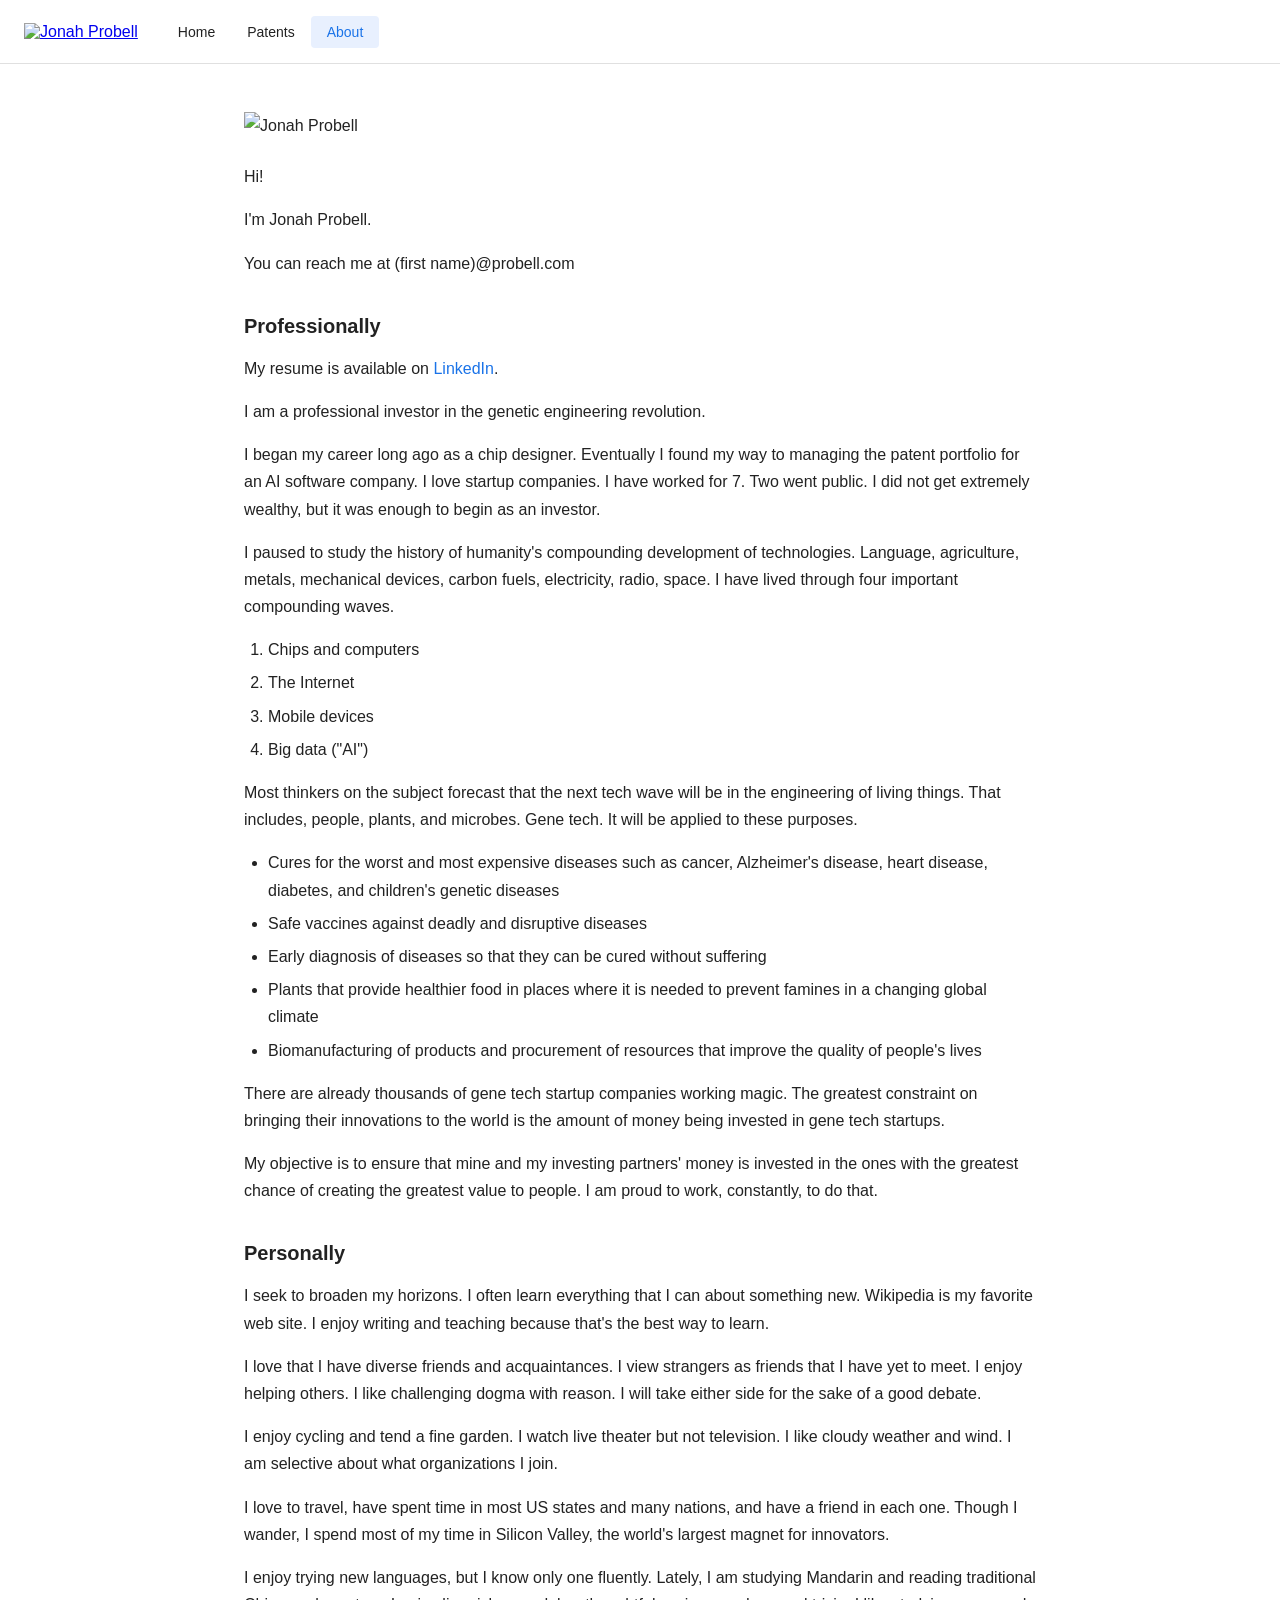
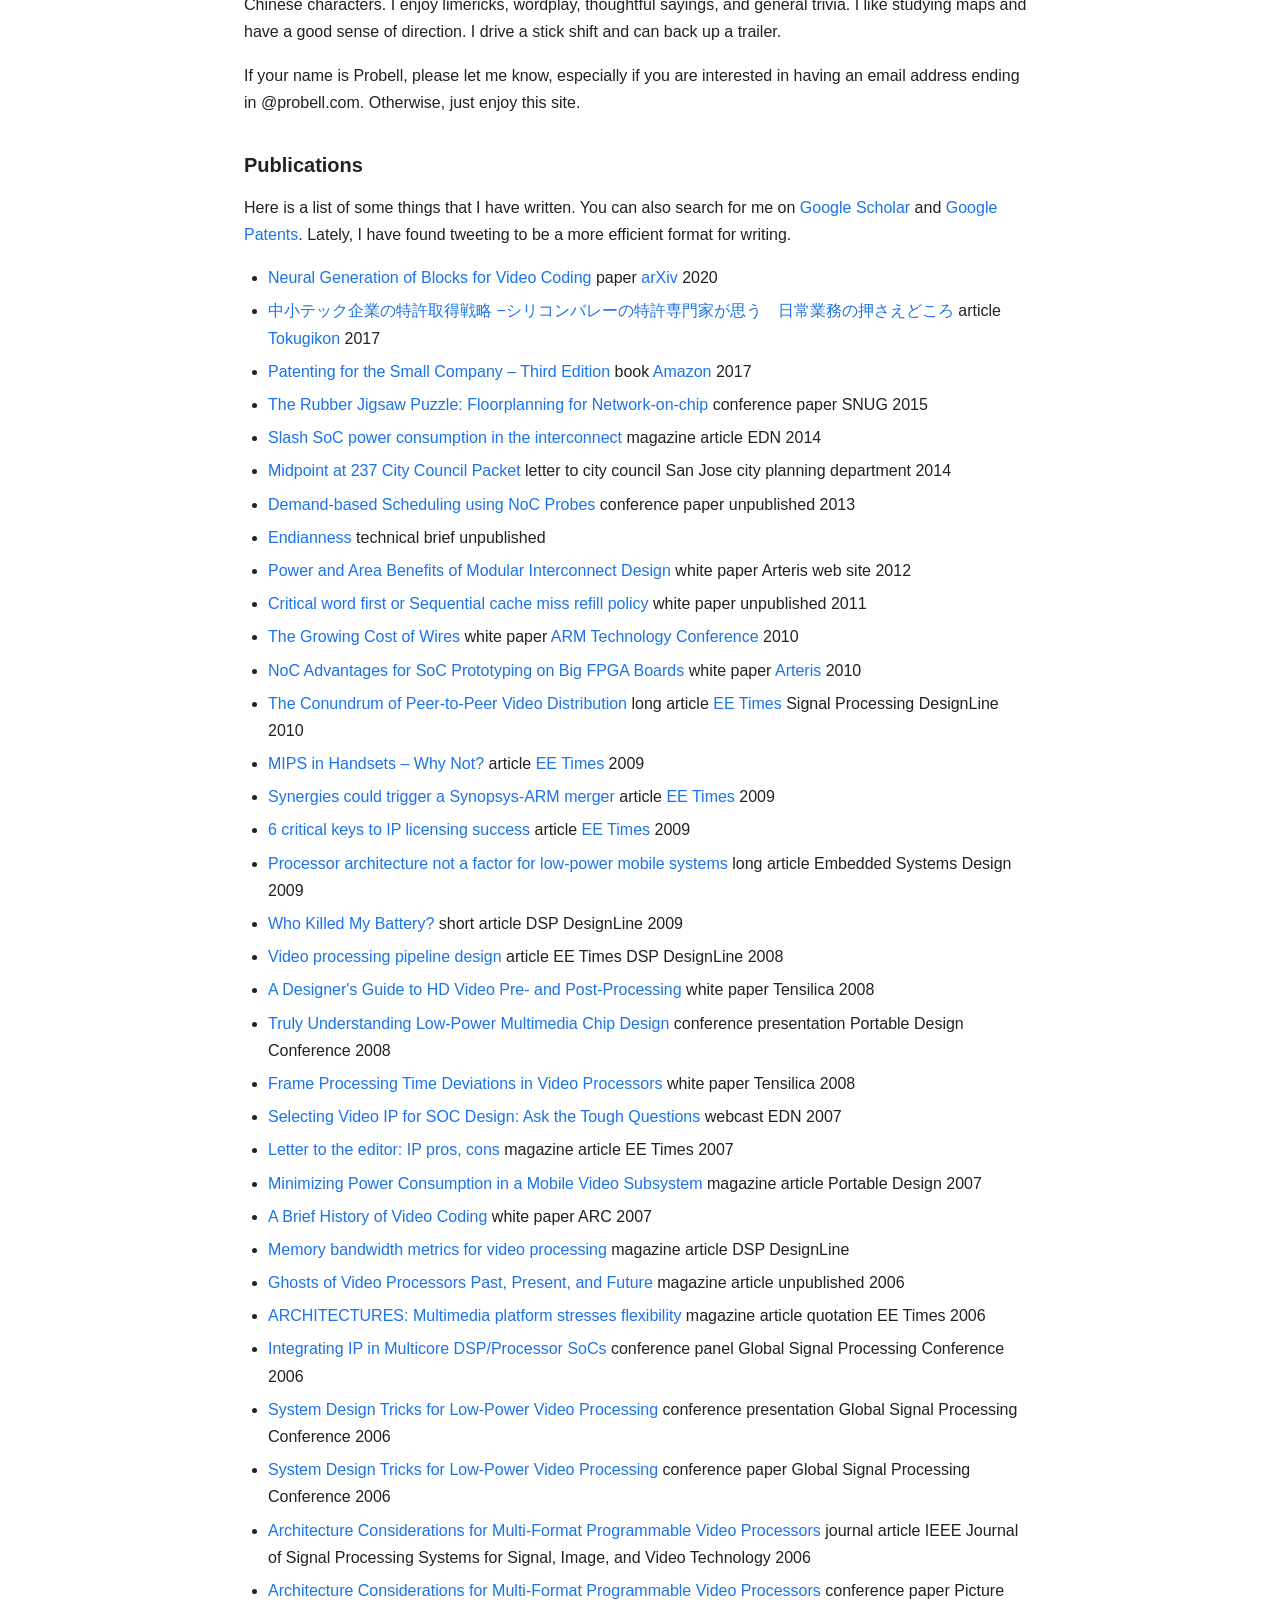
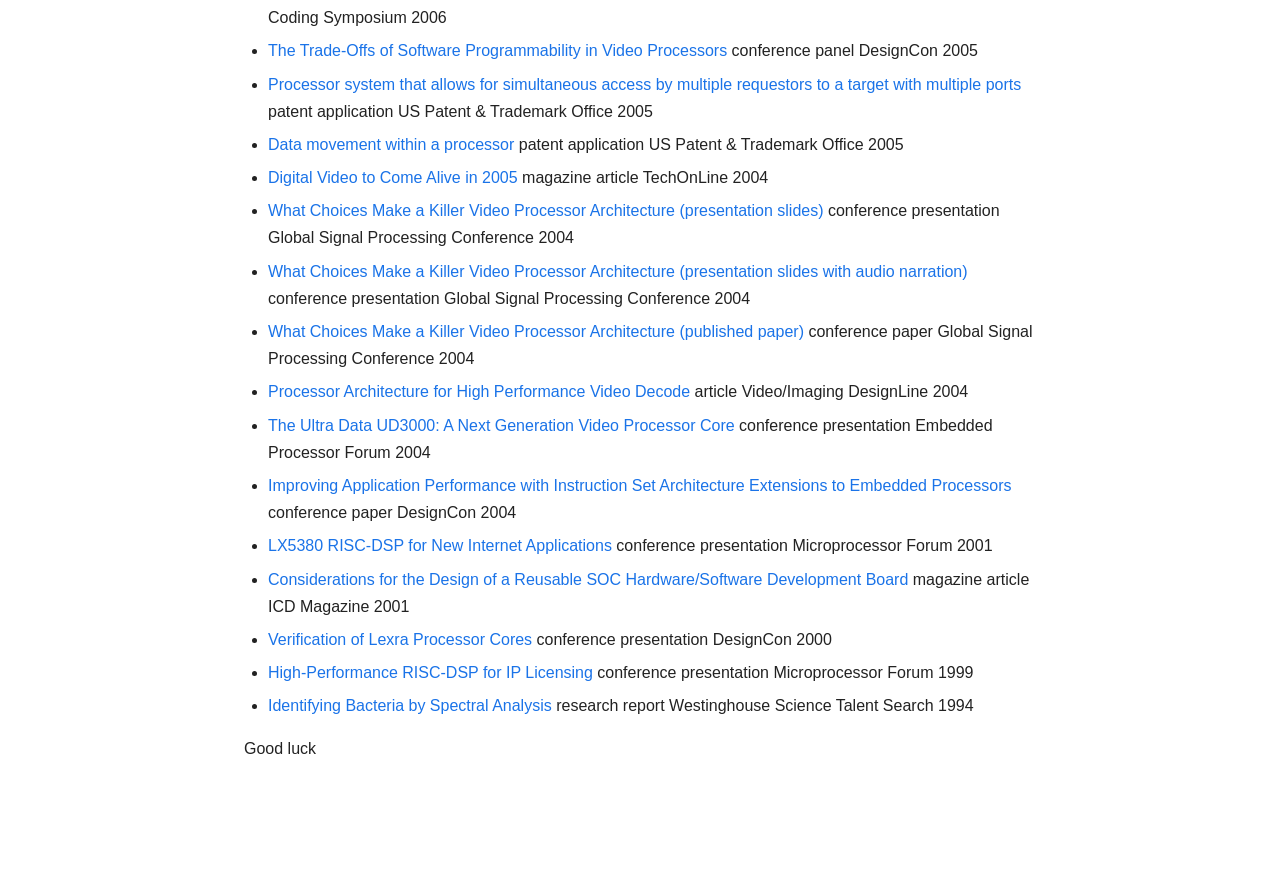
==== about.html @ 29d8bf20 "added files" ====
<!DOCTYPE html>
<html lang="en">
<head>
  <meta charset="UTF-8" />
  <meta name="viewport" content="width=device-width, initial-scale=1.0" />
  <title>About</title>
  <link rel="stylesheet" href="style.css" />
</head>
<body>

  <div class="top-bar">
    <a href="index.html">
      <img class="logo-img"
        src="https://lh3.googleusercontent.com/sitesv/APaQ0SRHWjX76RLoFaIFgUORenYr1ghDjPiEDxeZ9INNf7jiUQcyKZaYgXNioWVTpewrNzSQ-_o7olEaJuGrzwfrEbvRKa3QTCijAnk0QjbWgnxmPD7A469YTyzio3W9eIqnfOdgMlZtsFSAxu7sBXDRvcetzrvNt1K9uEKCY-bZXhBzZbpVvrKH5Q=w16383"
        alt="Jonah Probell" />
    </a>
    <ul class="top-nav">
      <li><a href="index.html">Home</a></li>
      <li><a href="patents.html">Patents</a></li>
      <li><a href="about.html" class="active">About</a></li>
    </ul>
  </div>

  <div class="content">

    <img
      src="https://lh3.googleusercontent.com/sitesv/APaQ0SRtJgA_JzYO04WYmDN5hd_xCRBH3-MMPK3PzxSxRkINU_Juw8MGp8zddRAD8H2474xhFHsWsrJr-hio4aMs0kUTYfA8RpoeUvgq-StUszuHWcwwZcVWuixXDI3h0cFbHUxbO3qCyfJYpy7g-QyWC521n36OLQBh806w_6LM3AcbJVSIzrXMGfaRwpI=w1280"
      alt="Jonah Probell" />

    <p>Hi!</p>
    <p>I'm Jonah Probell.</p>
    <p>You can reach me at (first name)@probell.com</p>

    <h2>Professionally</h2>

    <p>My resume is available on <a href="https://www.linkedin.com/in/probell/" target="_blank">LinkedIn</a>.</p>
    <p>I am a professional investor in the genetic engineering revolution.</p>
    <p>I began my career long ago as a chip designer. Eventually I found my way to managing the patent portfolio for an AI software company. I love startup companies. I have worked for 7. Two went public. I did not get extremely wealthy, but it was enough to begin as an investor.</p>
    <p>I paused to study the history of humanity's compounding development of technologies. Language, agriculture, metals, mechanical devices, carbon fuels, electricity, radio, space. I have lived through four important compounding waves.</p>

    <ol>
      <li>Chips and computers</li>
      <li>The Internet</li>
      <li>Mobile devices</li>
      <li>Big data ("AI")</li>
    </ol>

    <p>Most thinkers on the subject forecast that the next tech wave will be in the engineering of living things. That includes, people, plants, and microbes. Gene tech. It will be applied to these purposes.</p>

    <ul>
      <li>Cures for the worst and most expensive diseases such as cancer, Alzheimer's disease, heart disease, diabetes, and children's genetic diseases</li>
      <li>Safe vaccines against deadly and disruptive diseases</li>
      <li>Early diagnosis of diseases so that they can be cured without suffering</li>
      <li>Plants that provide healthier food in places where it is needed to prevent famines in a changing global climate</li>
      <li>Biomanufacturing of products and procurement of resources that improve the quality of people's lives</li>
    </ul>

    <p>There are already thousands of gene tech startup companies working magic. The greatest constraint on bringing their innovations to the world is the amount of money being invested in gene tech startups.</p>
    <p>My objective is to ensure that mine and my investing partners' money is invested in the ones with the greatest chance of creating the greatest value to people. I am proud to work, constantly, to do that.</p>

    <h2>Personally</h2>

    <p>I seek to broaden my horizons. I often learn everything that I can about something new. Wikipedia is my favorite web site. I enjoy writing and teaching because that's the best way to learn.</p>
    <p>I love that I have diverse friends and acquaintances. I view strangers as friends that I have yet to meet. I enjoy helping others. I like challenging dogma with reason. I will take either side for the sake of a good debate.</p>
    <p>I enjoy cycling and tend a fine garden. I watch live theater but not television. I like cloudy weather and wind. I am selective about what organizations I join.</p>
    <p>I love to travel, have spent time in most US states and many nations, and have a friend in each one. Though I wander, I spend most of my time in Silicon Valley, the world's largest magnet for innovators.</p>
    <p>I enjoy trying new languages, but I know only one fluently. Lately, I am studying Mandarin and reading traditional Chinese characters. I enjoy limericks, wordplay, thoughtful sayings, and general trivia. I like studying maps and have a good sense of direction. I drive a stick shift and can back up a trailer.</p>
    <p>If your name is Probell, please let me know, especially if you are interested in having an email address ending in @probell.com. Otherwise, just enjoy this site.</p>

    <h2>Publications</h2>

    <p>Here is a list of some things that I have written. You can also search for me on <a href="https://scholar.google.com/scholar?q=Jonah+Probell" target="_blank">Google Scholar</a> and <a href="https://patents.google.com/?inventor=Jonah+Probell&num=100&sort=new" target="_blank">Google Patents</a>. Lately, I have found tweeting to be a more efficient format for writing.</p>

    <ul>
      <li><a href="https://arxiv.org/pdf/2010.02748" target="_blank">Neural Generation of Blocks for Video Coding</a> paper <a href="https://arxiv.org/abs/2010.02748" target="_blank">arXiv</a> 2020</li>
      <li><a href="http://www.tokugikon.jp/gikonshi/287/287tokusyu5e.pdf" target="_blank">中小テック企業の特許取得戦略 −シリコンバレーの特許専門家が思う　日常業務の押さえどころ</a> article <a href="http://www.tokugikon.jp/gikonshi/287/287tokusyu5e.pdf" target="_blank">Tokugikon</a> 2017</li>
      <li><a href="https://www.amazon.com/Patenting-Small-Company-Jonah-Probell/dp/1542841445" target="_blank">Patenting for the Small Company – Third Edition</a> book <a href="https://www.amazon.com/Patenting-Small-Company-Jonah-Probell/dp/1542841445" target="_blank">Amazon</a> 2017</li>
      <li><a href="http://probell.com/pubs/Floorplanning%20for%20NoC.pdf" target="_blank">The Rubber Jigsaw Puzzle: Floorplanning for Network-on-chip</a> conference paper SNUG 2015</li>
      <li><a href="https://www.edn.com/slash-soc-power-consumption-in-the-interconnect/" target="_blank">Slash SoC power consumption in the interconnect</a> magazine article EDN 2014</li>
      <li><a href="http://probell.com/pubs/Midpoint%20at%20237%20City%20Council%20Packet.pdf" target="_blank">Midpoint at 237 City Council Packet</a> letter to city council San Jose city planning department 2014</li>
      <li><a href="http://probell.com/pubs/Demand-Based%20Scheduling.pdf" target="_blank">Demand-based Scheduling using NoC Probes</a> conference paper unpublished 2013</li>
      <li><a href="http://probell.com/pubs/Endianness.pdf" target="_blank">Endianness</a> technical brief unpublished</li>
      <li><a href="http://probell.com/pubs/Power%20and%20Area%20Benefits%20of%20Modular%20Interconnect%20Design.pdf" target="_blank">Power and Area Benefits of Modular Interconnect Design</a> white paper Arteris web site 2012</li>
      <li><a href="http://probell.com/pubs/Critical%20word%20first%20or%20Sequential%20cache%20miss%20refill%20policy.pdf" target="_blank">Critical word first or Sequential cache miss refill policy</a> white paper unpublished 2011</li>
      <li><a href="http://probell.com/pubs/The%20Growing%20Cost%20of%20Wires.pdf" target="_blank">The Growing Cost of Wires</a> white paper <a href="http://www.armtechcon.com/" target="_blank">ARM Technology Conference</a> 2010</li>
      <li><a href="http://probell.com/pubs/NoC%20Advantages%20for%20FPGA%20Designs.pdf" target="_blank">NoC Advantages for SoC Prototyping on Big FPGA Boards</a> white paper <a href="http://www.arteris.com/" target="_blank">Arteris</a> 2010</li>
      <li><a href="http://www.eetimes.com/design/signal-processing-dsp/4204764/The-conundrum-of-peer-to-peer-video-distribution" target="_blank">The Conundrum of Peer-to-Peer Video Distribution</a> long article <a href="http://www.eetimes.com/" target="_blank">EE Times</a> Signal Processing DesignLine 2010</li>
      <li><a href="http://probell.com/pubs/MIPS%20in%20Handsets.pdf" target="_blank">MIPS in Handsets – Why Not?</a> article <a href="http://www.eetimes.com/" target="_blank">EE Times</a> 2009</li>
      <li><a href="http://www.eetimes.com/electronics-news/4085279/Counterpoint-Synergies-could-trigger-a-Synopsys-ARM-merger" target="_blank">Synergies could trigger a Synopsys-ARM merger</a> article <a href="http://www.eetimes.com/" target="_blank">EE Times</a> 2009</li>
      <li><a href="http://probell.com/pubs/Feedback-%206%20critical%20keys%20to%20IP%20licensing%20success.pdf" target="_blank">6 critical keys to IP licensing success</a> article <a href="http://www.eetimes.com/" target="_blank">EE Times</a> 2009</li>
      <li><a href="http://www.eetimes.com/design/signal-processing-dsp/4017765/Processor-architecture-not-a-factor-for-low-power-mobile-systems" target="_blank">Processor architecture not a factor for low-power mobile systems</a> long article Embedded Systems Design 2009</li>
      <li><a href="http://probell.com/pubs/WhoKilledMyBattery.html" target="_blank">Who Killed My Battery?</a> short article DSP DesignLine 2009</li>
      <li><a href="http://www.eetimes.com/design/signal-processing-dsp/4017727/Video-processing-pipeline-design" target="_blank">Video processing pipeline design</a> article EE Times DSP DesignLine 2008</li>
      <li><a href="http://probell.com/pubs/Differentiate_with_Video_Processing_Tensilica.pdf" target="_blank">A Designer's Guide to HD Video Pre- and Post-Processing</a> white paper Tensilica 2008</li>
      <li><a href="http://probell.com/pubs/Portable%20Design%20Conference%202008%20-%20Truly%20Understanding%20Low-Power%20Multimedia%20Chip%20Design%20r2.ppt" target="_blank">Truly Understanding Low-Power Multimedia Chip Design</a> conference presentation Portable Design Conference 2008</li>
      <li><a href="http://probell.com/pubs/video_frame_processing.pdf" target="_blank">Frame Processing Time Deviations in Video Processors</a> white paper Tensilica 2008</li>
      <li><a href="http://w.on24.com/r.htm?e=94261&s=1&k=B376DEE20ACD32D059D88C7B55F5D2F0" target="_blank">Selecting Video IP for SOC Design: Ask the Tough Questions</a> webcast EDN 2007</li>
      <li><a href="http://www.eetimes.com/electronics-news/4073699/Letter-to-the-editor-IP-pros-cons" target="_blank">Letter to the editor: IP pros, cons</a> magazine article EE Times 2007</li>
      <li><a href="http://www.portabledesign.com/article?article_id=36" target="_blank">Minimizing Power Consumption in a Mobile Video Subsystem</a> magazine article Portable Design 2007</li>
      <li><a href="http://probell.com/pubs/A_Brief_History_of_Video_Coding_wp.pdf" target="_blank">A Brief History of Video Coding</a> white paper ARC 2007</li>
      <li><a href="http://www.eetimes.com/design/signal-processing-dsp/4017472/Quick-tip-Memory-bandwidth-metrics-for-video-processing" target="_blank">Memory bandwidth metrics for video processing</a> magazine article DSP DesignLine</li>
      <li><a href="http://probell.com/pubs/GhostsOfVideoProcessors.html" target="_blank">Ghosts of Video Processors Past, Present, and Future</a> magazine article unpublished 2006</li>
      <li><a href="http://www.eetimes.com/electronics-products/processors/4088520/ARCHITECTURES-Multimedia-platform-stresses-flexibility" target="_blank">ARCHITECTURES: Multimedia platform stresses flexibility</a> magazine article quotation EE Times 2006</li>
      <li><a href="http://probell.com/pubs/ARC%20IP%20for%20Multicore%20DSP-Processor%20SoCs.ppt" target="_blank">Integrating IP in Multicore DSP/Processor SoCs</a> conference panel Global Signal Processing Conference 2006</li>
      <li><a href="http://probell.com/pubs/System%20Design%20Tricks%20for%20Low-Power%20Video%20rev%202.ppt" target="_blank">System Design Tricks for Low-Power Video Processing</a> conference presentation Global Signal Processing Conference 2006</li>
      <li><a href="http://probell.com/pubs/ARC%20GSPx%202006%20Paper.pdf" target="_blank">System Design Tricks for Low-Power Video Processing</a> conference paper Global Signal Processing Conference 2006</li>
      <li><a href="http://probell.com/pubs/PCS2006JonahProbell.pdf" target="_blank">Architecture Considerations for Multi-Format Programmable Video Processors</a> journal article IEEE Journal of Signal Processing Systems for Signal, Image, and Video Technology 2006</li>
      <li><a href="http://probell.com/pubs/PCS2006JonahProbell.pdf" target="_blank">Architecture Considerations for Multi-Format Programmable Video Processors</a> conference paper Picture Coding Symposium 2006</li>
      <li><a href="http://probell.com/pubs/DesignCon2005_video_intro.pps" target="_blank">The Trade-Offs of Software Programmability in Video Processors</a> conference panel DesignCon 2005</li>
      <li><a href="http://probell.com/pubs/20060282588.pdf" target="_blank">Processor system that allows for simultaneous access by multiple requestors to a target with multiple ports</a> patent application US Patent &amp; Trademark Office 2005</li>
      <li><a href="http://probell.com/pubs/20060206695.pdf" target="_blank">Data movement within a processor</a> patent application US Patent &amp; Trademark Office 2005</li>
      <li><a href="http://probell.com/pubs/Predictions2005.pdf" target="_blank">Digital Video to Come Alive in 2005</a> magazine article TechOnLine 2004</li>
      <li><a href="http://probell.com/pubs/GSPx2004.pps" target="_blank">What Choices Make a Killer Video Processor Architecture (presentation slides)</a> conference presentation Global Signal Processing Conference 2004</li>
      <li><a href="http://probell.com/pubs/GSPx2004_audio.pps" target="_blank">What Choices Make a Killer Video Processor Architecture (presentation slides with audio narration)</a> conference presentation Global Signal Processing Conference 2004</li>
      <li><a href="http://probell.com/pubs/GSPx2004.pdf" target="_blank">What Choices Make a Killer Video Processor Architecture (published paper)</a> conference paper Global Signal Processing Conference 2004</li>
      <li><a href="http://probell.com/pubs/JP_TechOnLine_VidProc_v2.pdf" target="_blank">Processor Architecture for High Performance Video Decode</a> article Video/Imaging DesignLine 2004</li>
      <li><a href="http://probell.com/pubs/EPF_2004.pdf" target="_blank">The Ultra Data UD3000: A Next Generation Video Processor Core</a> conference presentation Embedded Processor Forum 2004</li>
      <li><a href="http://probell.com/pubs/DesignCon2004_Paper.pdf" target="_blank">Improving Application Performance with Instruction Set Architecture Extensions to Embedded Processors</a> conference paper DesignCon 2004</li>
      <li><a href="http://probell.com/pubs/lx5380_MPF_final.pdf" target="_blank">LX5380 RISC-DSP for New Internet Applications</a> conference presentation Microprocessor Forum 2001</li>
      <li><a href="http://probell.com/pubs/ICDMagDevBoardArticle.pdf" target="_blank">Considerations for the Design of a Reusable SOC Hardware/Software Development Board</a> magazine article ICD Magazine 2001</li>
      <li><a href="http://probell.com/pubs/I223.PDF" target="_blank">Verification of Lexra Processor Cores</a> conference presentation DesignCon 2000</li>
      <li><a href="http://probell.com/pubs/lx5280_EPF.pdf" target="_blank">High-Performance RISC-DSP for IP Licensing</a> conference presentation Microprocessor Forum 1999</li>
      <li><a href="http://probell.com/pubs/IdentifyingBacteria.pdf" target="_blank">Identifying Bacteria by Spectral Analysis</a> research report Westinghouse Science Talent Search 1994</li>
    </ul>

    <p>Good luck</p>

  </div>
</body>
</html>
---- style.css ----
* { box-sizing: border-box; margin: 0; padding: 0; }

body {
  font-family: Arial, sans-serif;
  font-size: 16px;
  background: #fff;
  color: #222;
}

/* ── Top nav bar ── */
.top-bar {
  background: #fff;
  border-bottom: 1px solid #e0e0e0;
  padding: 0 24px;
  display: flex;
  align-items: center;
  height: 64px;
  gap: 24px;
}

.top-bar .logo-img {
  height: 40px;
  width: auto;
}

.top-nav {
  display: flex;
  gap: 0;
  list-style: none;
}

.top-nav a {
  display: block;
  padding: 8px 16px;
  font-size: 14px;
  color: #222;
  text-decoration: none;
  border-radius: 4px;
}

.top-nav a:hover {
  background: #f1f3f4;
}

.top-nav a.active {
  background: #e8f0fe;
  color: #1a73e8;
}

/* ── Main content ── */
.content {
  max-width: 840px;
  margin: 48px auto;
  padding: 0 24px 64px;
  font-size: 16px;
  line-height: 1.7;
  color: #222;
}

.content p {
  margin-bottom: 16px;
}

.content a {
  color: #1a73e8;
  text-decoration: none;
}

.content a:hover {
  text-decoration: underline;
}

.content h1 {
  font-size: 26px;
  font-weight: bold;
  margin: 0 0 20px 0;
}

.content h2 {
  font-size: 20px;
  font-weight: bold;
  margin: 32px 0 12px 0;
}

.content h3 {
  font-size: 17px;
  font-weight: bold;
  margin: 24px 0 10px 0;
}

.content ul {
  margin: 0 0 16px 24px;
}

.content ul li {
  margin-bottom: 6px;
}

.content ol {
  margin: 0 0 16px 24px;
}

.content ol li {
  margin-bottom: 6px;
}

.content img {
  max-width: 100%;
  height: auto;
  display: block;
  margin: 0 0 24px 0;
}

.section-divider {
  border: none;
  border-top: 1px solid #e0e0e0;
  margin: 48px 0;
}

/* ── Patents TOC ── */
.toc {
  margin-bottom: 32px;
}

.toc ul {
  list-style: none;
  margin: 0;
  padding: 0;
}

.toc ul li {
  margin-bottom: 4px;
}

.toc ul li a {
  color: #1a73e8;
  text-decoration: none;
}

.toc ul li a:hover {
  text-decoration: underline;
}
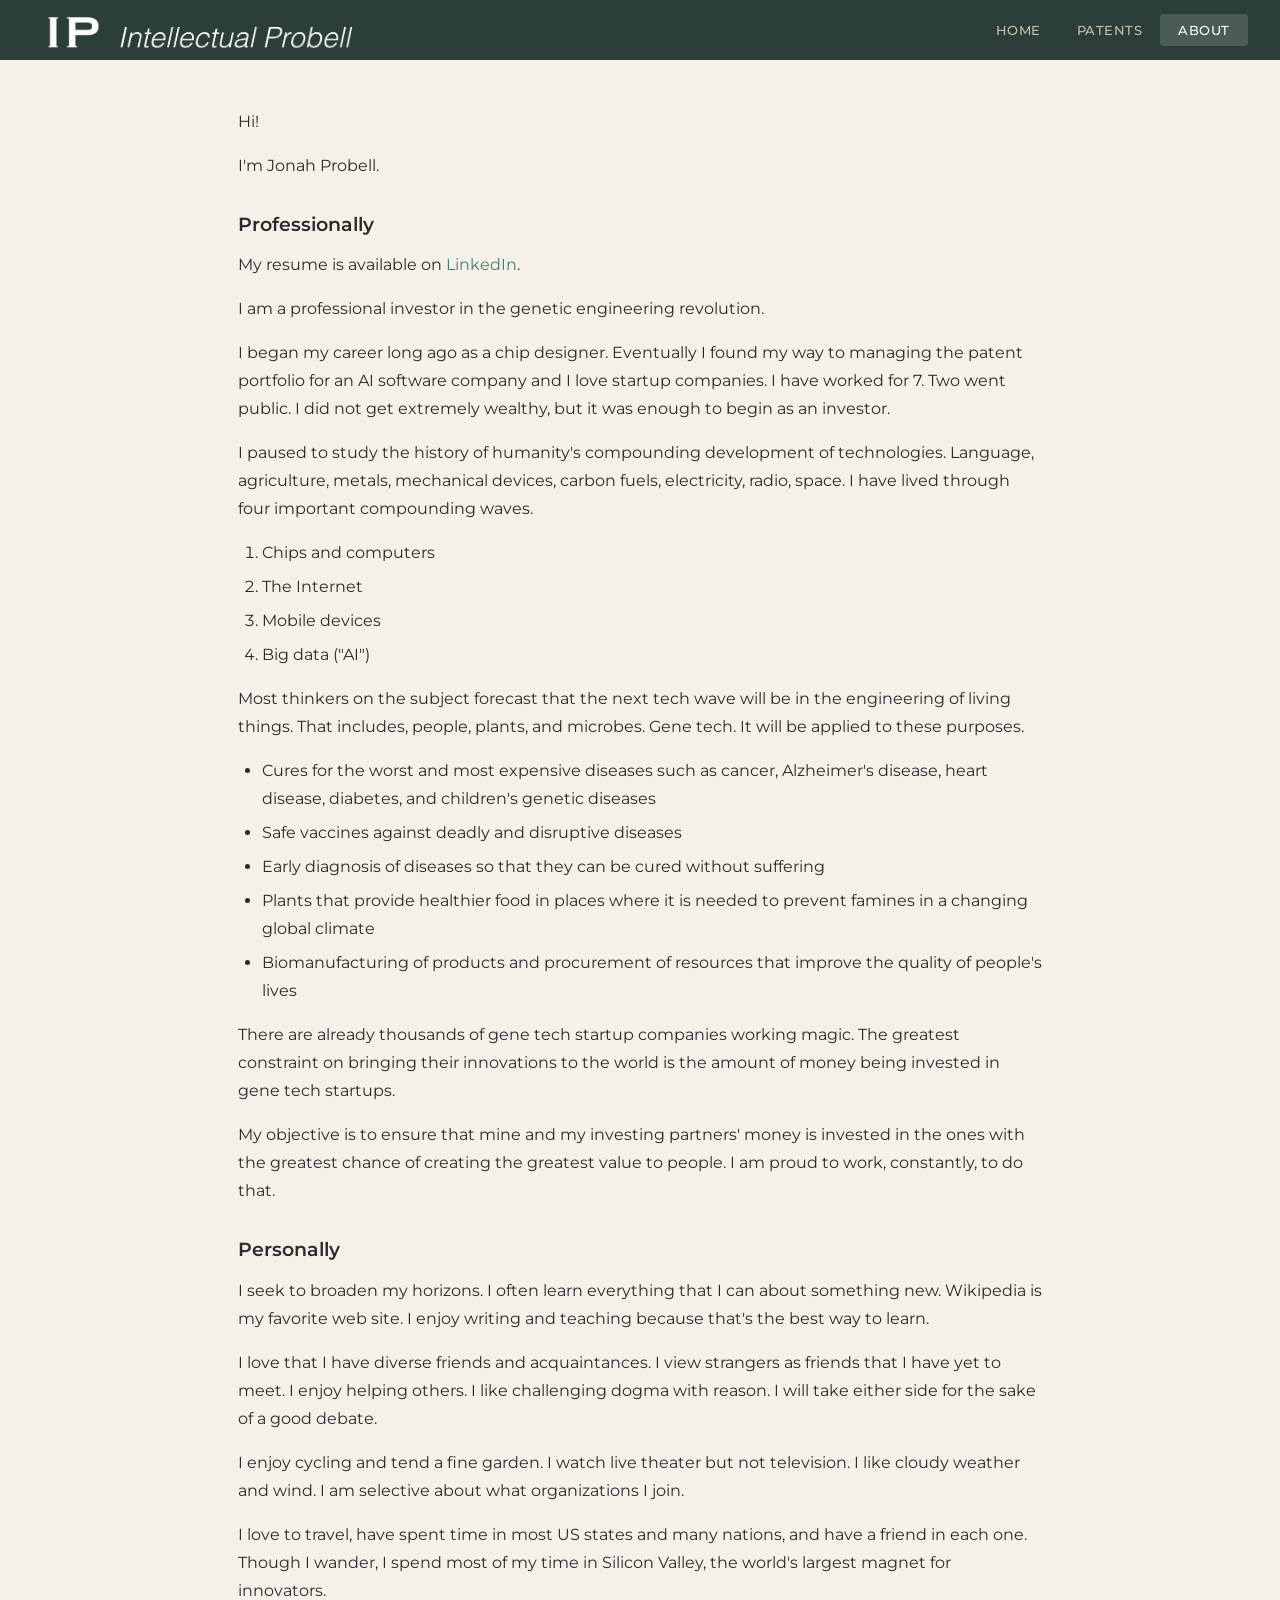
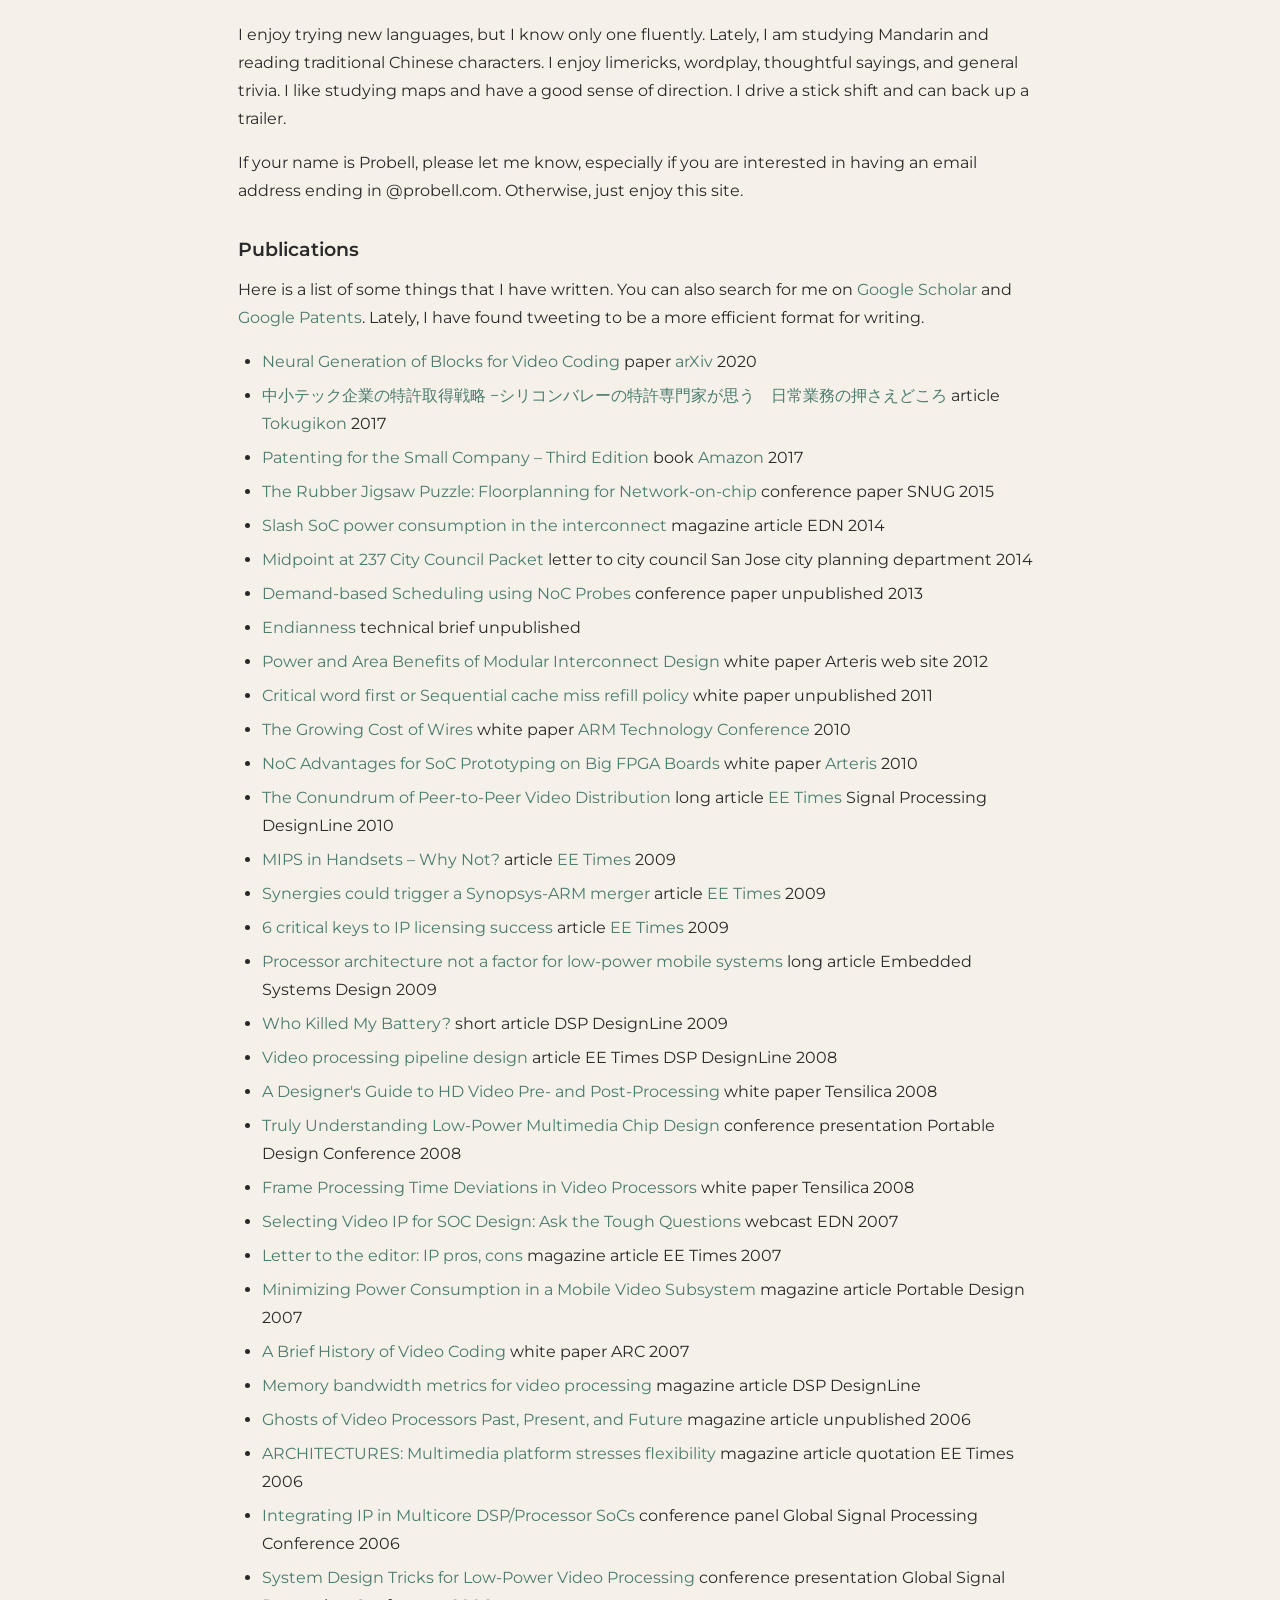
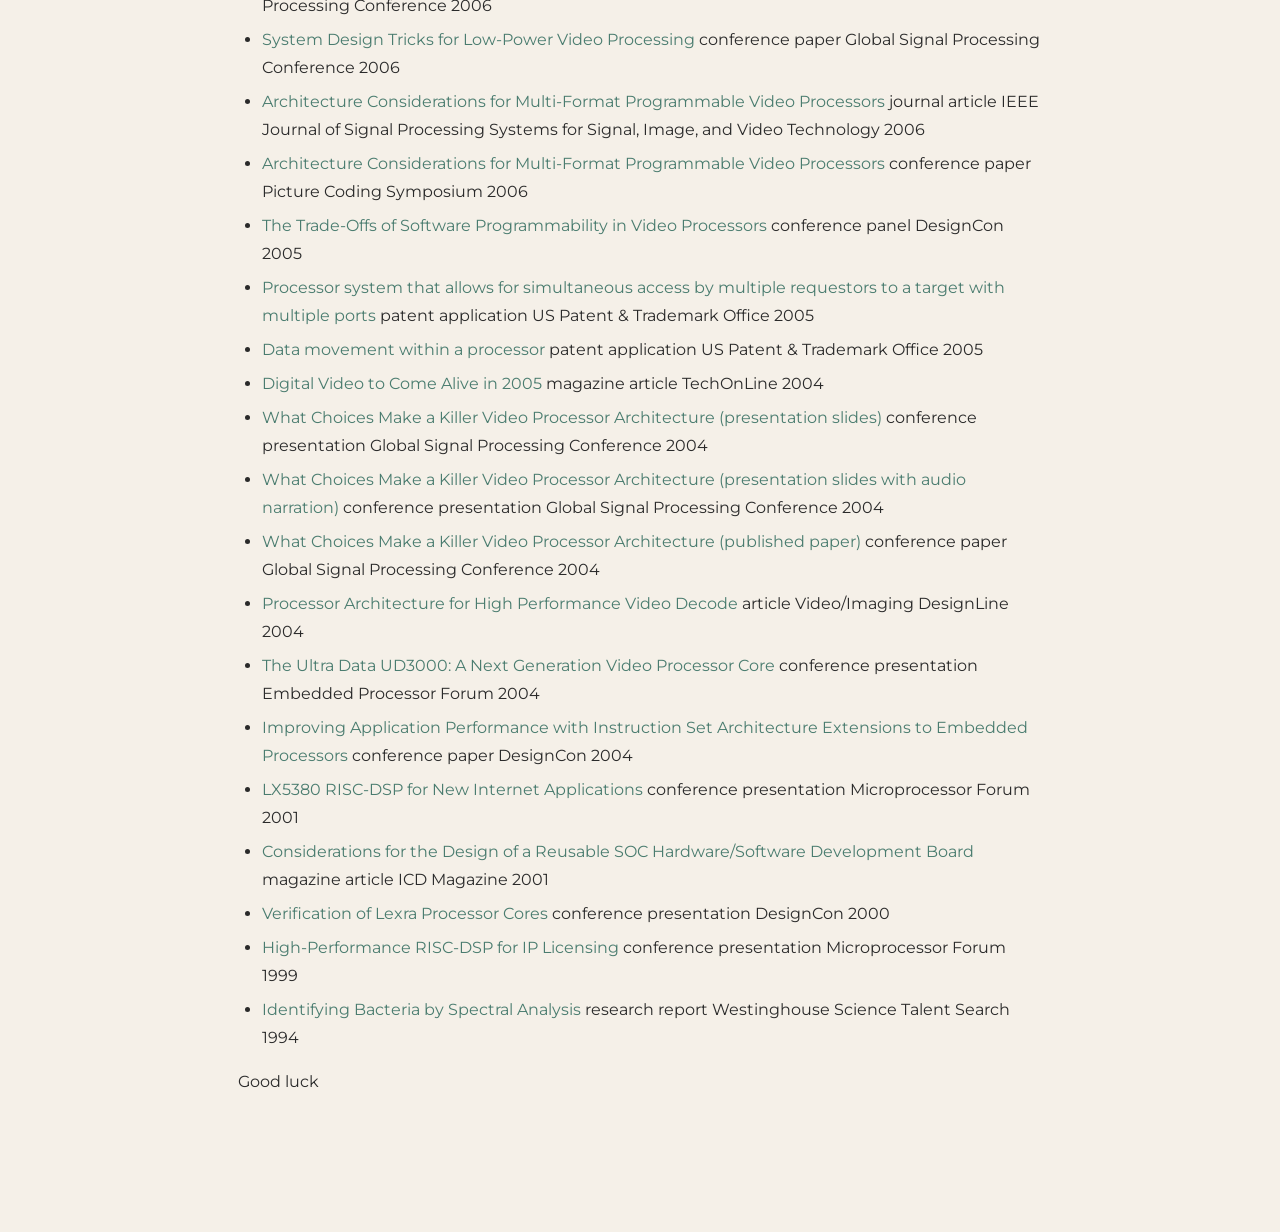
==== commit e469c9f9: "improvements" ====
--- a/about.html
+++ b/about.html
@@ -5,14 +5,15 @@
   <meta name="viewport" content="width=device-width, initial-scale=1.0" />
   <title>About</title>
   <link rel="stylesheet" href="style.css" />
+  <link rel="icon" href="favicon.ico" type="image/x-icon" />
 </head>
 <body>
 
   <div class="top-bar">
     <a href="index.html">
       <img class="logo-img"
-        src="https://lh3.googleusercontent.com/sitesv/APaQ0SRHWjX76RLoFaIFgUORenYr1ghDjPiEDxeZ9INNf7jiUQcyKZaYgXNioWVTpewrNzSQ-_o7olEaJuGrzwfrEbvRKa3QTCijAnk0QjbWgnxmPD7A469YTyzio3W9eIqnfOdgMlZtsFSAxu7sBXDRvcetzrvNt1K9uEKCY-bZXhBzZbpVvrKH5Q=w16383"
-        alt="Jonah Probell" />
+        src="header_white_text.png"
+        alt="Intellectual Probell" />
     </a>
     <ul class="top-nav">
       <li><a href="index.html">Home</a></li>
@@ -23,19 +24,13 @@
 
   <div class="content">
 
-    <img
-      src="https://lh3.googleusercontent.com/sitesv/APaQ0SRtJgA_JzYO04WYmDN5hd_xCRBH3-MMPK3PzxSxRkINU_Juw8MGp8zddRAD8H2474xhFHsWsrJr-hio4aMs0kUTYfA8RpoeUvgq-StUszuHWcwwZcVWuixXDI3h0cFbHUxbO3qCyfJYpy7g-QyWC521n36OLQBh806w_6LM3AcbJVSIzrXMGfaRwpI=w1280"
-      alt="Jonah Probell" />
-
     <p>Hi!</p>
     <p>I'm Jonah Probell.</p>
-    <p>You can reach me at (first name)@probell.com</p>
-
     <h2>Professionally</h2>
 
     <p>My resume is available on <a href="https://www.linkedin.com/in/probell/" target="_blank">LinkedIn</a>.</p>
     <p>I am a professional investor in the genetic engineering revolution.</p>
-    <p>I began my career long ago as a chip designer. Eventually I found my way to managing the patent portfolio for an AI software company. I love startup companies. I have worked for 7. Two went public. I did not get extremely wealthy, but it was enough to begin as an investor.</p>
+    <p>I began my career long ago as a chip designer. Eventually I found my way to managing the patent portfolio for an AI software company and I love startup companies. I have worked for 7. Two went public. I did not get extremely wealthy, but it was enough to begin as an investor.</p>
     <p>I paused to study the history of humanity's compounding development of technologies. Language, agriculture, metals, mechanical devices, carbon fuels, electricity, radio, space. I have lived through four important compounding waves.</p>
 
     <ol>
@@ -75,52 +70,52 @@
       <li><a href="https://arxiv.org/pdf/2010.02748" target="_blank">Neural Generation of Blocks for Video Coding</a> paper <a href="https://arxiv.org/abs/2010.02748" target="_blank">arXiv</a> 2020</li>
       <li><a href="http://www.tokugikon.jp/gikonshi/287/287tokusyu5e.pdf" target="_blank">中小テック企業の特許取得戦略 −シリコンバレーの特許専門家が思う　日常業務の押さえどころ</a> article <a href="http://www.tokugikon.jp/gikonshi/287/287tokusyu5e.pdf" target="_blank">Tokugikon</a> 2017</li>
       <li><a href="https://www.amazon.com/Patenting-Small-Company-Jonah-Probell/dp/1542841445" target="_blank">Patenting for the Small Company – Third Edition</a> book <a href="https://www.amazon.com/Patenting-Small-Company-Jonah-Probell/dp/1542841445" target="_blank">Amazon</a> 2017</li>
-      <li><a href="http://probell.com/pubs/Floorplanning%20for%20NoC.pdf" target="_blank">The Rubber Jigsaw Puzzle: Floorplanning for Network-on-chip</a> conference paper SNUG 2015</li>
+      <li><a href="pubs/Floorplanning%20for%20NoC.pdf" target="_blank">The Rubber Jigsaw Puzzle: Floorplanning for Network-on-chip</a> conference paper SNUG 2015</li>
       <li><a href="https://www.edn.com/slash-soc-power-consumption-in-the-interconnect/" target="_blank">Slash SoC power consumption in the interconnect</a> magazine article EDN 2014</li>
-      <li><a href="http://probell.com/pubs/Midpoint%20at%20237%20City%20Council%20Packet.pdf" target="_blank">Midpoint at 237 City Council Packet</a> letter to city council San Jose city planning department 2014</li>
-      <li><a href="http://probell.com/pubs/Demand-Based%20Scheduling.pdf" target="_blank">Demand-based Scheduling using NoC Probes</a> conference paper unpublished 2013</li>
-      <li><a href="http://probell.com/pubs/Endianness.pdf" target="_blank">Endianness</a> technical brief unpublished</li>
-      <li><a href="http://probell.com/pubs/Power%20and%20Area%20Benefits%20of%20Modular%20Interconnect%20Design.pdf" target="_blank">Power and Area Benefits of Modular Interconnect Design</a> white paper Arteris web site 2012</li>
-      <li><a href="http://probell.com/pubs/Critical%20word%20first%20or%20Sequential%20cache%20miss%20refill%20policy.pdf" target="_blank">Critical word first or Sequential cache miss refill policy</a> white paper unpublished 2011</li>
-      <li><a href="http://probell.com/pubs/The%20Growing%20Cost%20of%20Wires.pdf" target="_blank">The Growing Cost of Wires</a> white paper <a href="http://www.armtechcon.com/" target="_blank">ARM Technology Conference</a> 2010</li>
-      <li><a href="http://probell.com/pubs/NoC%20Advantages%20for%20FPGA%20Designs.pdf" target="_blank">NoC Advantages for SoC Prototyping on Big FPGA Boards</a> white paper <a href="http://www.arteris.com/" target="_blank">Arteris</a> 2010</li>
+      <li><a href="pubs/Midpoint%20at%20237%20City%20Council%20Packet.pdf" target="_blank">Midpoint at 237 City Council Packet</a> letter to city council San Jose city planning department 2014</li>
+      <li><a href="pubs/Demand-Based%20Scheduling.pdf" target="_blank">Demand-based Scheduling using NoC Probes</a> conference paper unpublished 2013</li>
+      <li><a href="pubs/Endianness.pdf" target="_blank">Endianness</a> technical brief unpublished</li>
+      <li><a href="pubs/Power%20and%20Area%20Benefits%20of%20Modular%20Interconnect%20Design.pdf" target="_blank">Power and Area Benefits of Modular Interconnect Design</a> white paper Arteris web site 2012</li>
+      <li><a href="pubs/Critical%20word%20first%20or%20Sequential%20cache%20miss%20refill%20policy.pdf" target="_blank">Critical word first or Sequential cache miss refill policy</a> white paper unpublished 2011</li>
+      <li><a href="pubs/The%20Growing%20Cost%20of%20Wires.pdf" target="_blank">The Growing Cost of Wires</a> white paper <a href="http://www.armtechcon.com/" target="_blank">ARM Technology Conference</a> 2010</li>
+      <li><a href="pubs/NoC%20Advantages%20for%20FPGA%20Designs.pdf" target="_blank">NoC Advantages for SoC Prototyping on Big FPGA Boards</a> white paper <a href="http://www.arteris.com/" target="_blank">Arteris</a> 2010</li>
       <li><a href="http://www.eetimes.com/design/signal-processing-dsp/4204764/The-conundrum-of-peer-to-peer-video-distribution" target="_blank">The Conundrum of Peer-to-Peer Video Distribution</a> long article <a href="http://www.eetimes.com/" target="_blank">EE Times</a> Signal Processing DesignLine 2010</li>
-      <li><a href="http://probell.com/pubs/MIPS%20in%20Handsets.pdf" target="_blank">MIPS in Handsets – Why Not?</a> article <a href="http://www.eetimes.com/" target="_blank">EE Times</a> 2009</li>
+      <li><a href="pubs/MIPS%20in%20Handsets.pdf" target="_blank">MIPS in Handsets – Why Not?</a> article <a href="http://www.eetimes.com/" target="_blank">EE Times</a> 2009</li>
       <li><a href="http://www.eetimes.com/electronics-news/4085279/Counterpoint-Synergies-could-trigger-a-Synopsys-ARM-merger" target="_blank">Synergies could trigger a Synopsys-ARM merger</a> article <a href="http://www.eetimes.com/" target="_blank">EE Times</a> 2009</li>
-      <li><a href="http://probell.com/pubs/Feedback-%206%20critical%20keys%20to%20IP%20licensing%20success.pdf" target="_blank">6 critical keys to IP licensing success</a> article <a href="http://www.eetimes.com/" target="_blank">EE Times</a> 2009</li>
+      <li><a href="pubs/Feedback-%206%20critical%20keys%20to%20IP%20licensing%20success.pdf" target="_blank">6 critical keys to IP licensing success</a> article <a href="http://www.eetimes.com/" target="_blank">EE Times</a> 2009</li>
       <li><a href="http://www.eetimes.com/design/signal-processing-dsp/4017765/Processor-architecture-not-a-factor-for-low-power-mobile-systems" target="_blank">Processor architecture not a factor for low-power mobile systems</a> long article Embedded Systems Design 2009</li>
-      <li><a href="http://probell.com/pubs/WhoKilledMyBattery.html" target="_blank">Who Killed My Battery?</a> short article DSP DesignLine 2009</li>
+      <li><a href="pubs/WhoKilledMyBattery.html" target="_blank">Who Killed My Battery?</a> short article DSP DesignLine 2009</li>
       <li><a href="http://www.eetimes.com/design/signal-processing-dsp/4017727/Video-processing-pipeline-design" target="_blank">Video processing pipeline design</a> article EE Times DSP DesignLine 2008</li>
-      <li><a href="http://probell.com/pubs/Differentiate_with_Video_Processing_Tensilica.pdf" target="_blank">A Designer's Guide to HD Video Pre- and Post-Processing</a> white paper Tensilica 2008</li>
-      <li><a href="http://probell.com/pubs/Portable%20Design%20Conference%202008%20-%20Truly%20Understanding%20Low-Power%20Multimedia%20Chip%20Design%20r2.ppt" target="_blank">Truly Understanding Low-Power Multimedia Chip Design</a> conference presentation Portable Design Conference 2008</li>
-      <li><a href="http://probell.com/pubs/video_frame_processing.pdf" target="_blank">Frame Processing Time Deviations in Video Processors</a> white paper Tensilica 2008</li>
+      <li><a href="pubs/Differentiate_with_Video_Processing_Tensilica.pdf" target="_blank">A Designer's Guide to HD Video Pre- and Post-Processing</a> white paper Tensilica 2008</li>
+      <li><a href="pubs/Portable%20Design%20Conference%202008%20-%20Truly%20Understanding%20Low-Power%20Multimedia%20Chip%20Design%20r2.ppt" target="_blank">Truly Understanding Low-Power Multimedia Chip Design</a> conference presentation Portable Design Conference 2008</li>
+      <li><a href="pubs/video_frame_processing.pdf" target="_blank">Frame Processing Time Deviations in Video Processors</a> white paper Tensilica 2008</li>
       <li><a href="http://w.on24.com/r.htm?e=94261&s=1&k=B376DEE20ACD32D059D88C7B55F5D2F0" target="_blank">Selecting Video IP for SOC Design: Ask the Tough Questions</a> webcast EDN 2007</li>
       <li><a href="http://www.eetimes.com/electronics-news/4073699/Letter-to-the-editor-IP-pros-cons" target="_blank">Letter to the editor: IP pros, cons</a> magazine article EE Times 2007</li>
       <li><a href="http://www.portabledesign.com/article?article_id=36" target="_blank">Minimizing Power Consumption in a Mobile Video Subsystem</a> magazine article Portable Design 2007</li>
-      <li><a href="http://probell.com/pubs/A_Brief_History_of_Video_Coding_wp.pdf" target="_blank">A Brief History of Video Coding</a> white paper ARC 2007</li>
+      <li><a href="pubs/A_Brief_History_of_Video_Coding_wp.pdf" target="_blank">A Brief History of Video Coding</a> white paper ARC 2007</li>
       <li><a href="http://www.eetimes.com/design/signal-processing-dsp/4017472/Quick-tip-Memory-bandwidth-metrics-for-video-processing" target="_blank">Memory bandwidth metrics for video processing</a> magazine article DSP DesignLine</li>
-      <li><a href="http://probell.com/pubs/GhostsOfVideoProcessors.html" target="_blank">Ghosts of Video Processors Past, Present, and Future</a> magazine article unpublished 2006</li>
+      <li><a href="pubs/GhostsOfVideoProcessors.html" target="_blank">Ghosts of Video Processors Past, Present, and Future</a> magazine article unpublished 2006</li>
       <li><a href="http://www.eetimes.com/electronics-products/processors/4088520/ARCHITECTURES-Multimedia-platform-stresses-flexibility" target="_blank">ARCHITECTURES: Multimedia platform stresses flexibility</a> magazine article quotation EE Times 2006</li>
-      <li><a href="http://probell.com/pubs/ARC%20IP%20for%20Multicore%20DSP-Processor%20SoCs.ppt" target="_blank">Integrating IP in Multicore DSP/Processor SoCs</a> conference panel Global Signal Processing Conference 2006</li>
-      <li><a href="http://probell.com/pubs/System%20Design%20Tricks%20for%20Low-Power%20Video%20rev%202.ppt" target="_blank">System Design Tricks for Low-Power Video Processing</a> conference presentation Global Signal Processing Conference 2006</li>
-      <li><a href="http://probell.com/pubs/ARC%20GSPx%202006%20Paper.pdf" target="_blank">System Design Tricks for Low-Power Video Processing</a> conference paper Global Signal Processing Conference 2006</li>
-      <li><a href="http://probell.com/pubs/PCS2006JonahProbell.pdf" target="_blank">Architecture Considerations for Multi-Format Programmable Video Processors</a> journal article IEEE Journal of Signal Processing Systems for Signal, Image, and Video Technology 2006</li>
-      <li><a href="http://probell.com/pubs/PCS2006JonahProbell.pdf" target="_blank">Architecture Considerations for Multi-Format Programmable Video Processors</a> conference paper Picture Coding Symposium 2006</li>
-      <li><a href="http://probell.com/pubs/DesignCon2005_video_intro.pps" target="_blank">The Trade-Offs of Software Programmability in Video Processors</a> conference panel DesignCon 2005</li>
-      <li><a href="http://probell.com/pubs/20060282588.pdf" target="_blank">Processor system that allows for simultaneous access by multiple requestors to a target with multiple ports</a> patent application US Patent &amp; Trademark Office 2005</li>
-      <li><a href="http://probell.com/pubs/20060206695.pdf" target="_blank">Data movement within a processor</a> patent application US Patent &amp; Trademark Office 2005</li>
-      <li><a href="http://probell.com/pubs/Predictions2005.pdf" target="_blank">Digital Video to Come Alive in 2005</a> magazine article TechOnLine 2004</li>
-      <li><a href="http://probell.com/pubs/GSPx2004.pps" target="_blank">What Choices Make a Killer Video Processor Architecture (presentation slides)</a> conference presentation Global Signal Processing Conference 2004</li>
-      <li><a href="http://probell.com/pubs/GSPx2004_audio.pps" target="_blank">What Choices Make a Killer Video Processor Architecture (presentation slides with audio narration)</a> conference presentation Global Signal Processing Conference 2004</li>
-      <li><a href="http://probell.com/pubs/GSPx2004.pdf" target="_blank">What Choices Make a Killer Video Processor Architecture (published paper)</a> conference paper Global Signal Processing Conference 2004</li>
-      <li><a href="http://probell.com/pubs/JP_TechOnLine_VidProc_v2.pdf" target="_blank">Processor Architecture for High Performance Video Decode</a> article Video/Imaging DesignLine 2004</li>
-      <li><a href="http://probell.com/pubs/EPF_2004.pdf" target="_blank">The Ultra Data UD3000: A Next Generation Video Processor Core</a> conference presentation Embedded Processor Forum 2004</li>
-      <li><a href="http://probell.com/pubs/DesignCon2004_Paper.pdf" target="_blank">Improving Application Performance with Instruction Set Architecture Extensions to Embedded Processors</a> conference paper DesignCon 2004</li>
-      <li><a href="http://probell.com/pubs/lx5380_MPF_final.pdf" target="_blank">LX5380 RISC-DSP for New Internet Applications</a> conference presentation Microprocessor Forum 2001</li>
-      <li><a href="http://probell.com/pubs/ICDMagDevBoardArticle.pdf" target="_blank">Considerations for the Design of a Reusable SOC Hardware/Software Development Board</a> magazine article ICD Magazine 2001</li>
-      <li><a href="http://probell.com/pubs/I223.PDF" target="_blank">Verification of Lexra Processor Cores</a> conference presentation DesignCon 2000</li>
-      <li><a href="http://probell.com/pubs/lx5280_EPF.pdf" target="_blank">High-Performance RISC-DSP for IP Licensing</a> conference presentation Microprocessor Forum 1999</li>
-      <li><a href="http://probell.com/pubs/IdentifyingBacteria.pdf" target="_blank">Identifying Bacteria by Spectral Analysis</a> research report Westinghouse Science Talent Search 1994</li>
+      <li><a href="pubs/ARC%20IP%20for%20Multicore%20DSP-Processor%20SoCs.ppt" target="_blank">Integrating IP in Multicore DSP/Processor SoCs</a> conference panel Global Signal Processing Conference 2006</li>
+      <li><a href="pubs/System%20Design%20Tricks%20for%20Low-Power%20Video%20rev%202.ppt" target="_blank">System Design Tricks for Low-Power Video Processing</a> conference presentation Global Signal Processing Conference 2006</li>
+      <li><a href="pubs/ARC%20GSPx%202006%20Paper.pdf" target="_blank">System Design Tricks for Low-Power Video Processing</a> conference paper Global Signal Processing Conference 2006</li>
+      <li><a href="pubs/PCS2006JonahProbell.pdf" target="_blank">Architecture Considerations for Multi-Format Programmable Video Processors</a> journal article IEEE Journal of Signal Processing Systems for Signal, Image, and Video Technology 2006</li>
+      <li><a href="pubs/PCS2006JonahProbell.pdf" target="_blank">Architecture Considerations for Multi-Format Programmable Video Processors</a> conference paper Picture Coding Symposium 2006</li>
+      <li><a href="pubs/DesignCon2005_video_intro.pps" target="_blank">The Trade-Offs of Software Programmability in Video Processors</a> conference panel DesignCon 2005</li>
+      <li><a href="pubs/20060282588.pdf" target="_blank">Processor system that allows for simultaneous access by multiple requestors to a target with multiple ports</a> patent application US Patent &amp; Trademark Office 2005</li>
+      <li><a href="pubs/20060206695.pdf" target="_blank">Data movement within a processor</a> patent application US Patent &amp; Trademark Office 2005</li>
+      <li><a href="pubs/Predictions2005.pdf" target="_blank">Digital Video to Come Alive in 2005</a> magazine article TechOnLine 2004</li>
+      <li><a href="pubs/GSPx2004.pps" target="_blank">What Choices Make a Killer Video Processor Architecture (presentation slides)</a> conference presentation Global Signal Processing Conference 2004</li>
+      <li><a href="pubs/GSPx2004_audio.pps" target="_blank">What Choices Make a Killer Video Processor Architecture (presentation slides with audio narration)</a> conference presentation Global Signal Processing Conference 2004</li>
+      <li><a href="pubs/GSPx2004.pdf" target="_blank">What Choices Make a Killer Video Processor Architecture (published paper)</a> conference paper Global Signal Processing Conference 2004</li>
+      <li><a href="pubs/JP_TechOnLine_VidProc_v2.pdf" target="_blank">Processor Architecture for High Performance Video Decode</a> article Video/Imaging DesignLine 2004</li>
+      <li><a href="pubs/EPF_2004.pdf" target="_blank">The Ultra Data UD3000: A Next Generation Video Processor Core</a> conference presentation Embedded Processor Forum 2004</li>
+      <li><a href="pubs/DesignCon2004_Paper.pdf" target="_blank">Improving Application Performance with Instruction Set Architecture Extensions to Embedded Processors</a> conference paper DesignCon 2004</li>
+      <li><a href="pubs/lx5380_MPF_final.pdf" target="_blank">LX5380 RISC-DSP for New Internet Applications</a> conference presentation Microprocessor Forum 2001</li>
+      <li><a href="pubs/ICDMagDevBoardArticle.pdf" target="_blank">Considerations for the Design of a Reusable SOC Hardware/Software Development Board</a> magazine article ICD Magazine 2001</li>
+      <li><a href="pubs/I223.PDF" target="_blank">Verification of Lexra Processor Cores</a> conference presentation DesignCon 2000</li>
+      <li><a href="pubs/lx5280_EPF.pdf" target="_blank">High-Performance RISC-DSP for IP Licensing</a> conference presentation Microprocessor Forum 1999</li>
+      <li><a href="pubs/IdentifyingBacteria.pdf" target="_blank">Identifying Bacteria by Spectral Analysis</a> research report Westinghouse Science Talent Search 1994</li>
     </ul>
 
     <p>Good luck</p>
--- a/style.css
+++ b/style.css
@@ -1,26 +1,31 @@
+@import url('https://fonts.googleapis.com/css2?family=Montserrat:wght@400;500;600&display=swap');
+
 * { box-sizing: border-box; margin: 0; padding: 0; }
 
 body {
-  font-family: Arial, sans-serif;
+  font-family: 'Montserrat', Arial, sans-serif;
   font-size: 16px;
-  background: #fff;
-  color: #222;
-}
-
-/* ── Top nav bar ── */
+  background: #f5f0e8;
+  color: #2a2a2a;
+}
+
+/* ── Header / nav bar ── */
 .top-bar {
-  background: #fff;
-  border-bottom: 1px solid #e0e0e0;
-  padding: 0 24px;
+  position: sticky;
+  top: 0;
+  z-index: 100;
+  background: #2c3e3a;
+  padding: 0 32px;
   display: flex;
   align-items: center;
-  height: 64px;
-  gap: 24px;
+  justify-content: space-between;
+  height: 60px;
 }
 
 .top-bar .logo-img {
-  height: 40px;
+  height: 52px;
   width: auto;
+  display: block;
 }
 
 .top-nav {
@@ -31,30 +36,35 @@
 
 .top-nav a {
   display: block;
-  padding: 8px 16px;
-  font-size: 14px;
-  color: #222;
-  text-decoration: none;
-  border-radius: 4px;
+  padding: 8px 18px;
+  font-size: 13px;
+  font-weight: 500;
+  letter-spacing: 0.04em;
+  text-transform: uppercase;
+  color: #c8bfaa;
+  text-decoration: none;
+  border-radius: 3px;
+  transition: color 0.15s, background 0.15s;
 }
 
 .top-nav a:hover {
-  background: #f1f3f4;
+  color: #fff;
+  background: rgba(255,255,255,0.08);
 }
 
 .top-nav a.active {
-  background: #e8f0fe;
-  color: #1a73e8;
+  color: #fff;
+  background: rgba(255,255,255,0.15);
 }
 
 /* ── Main content ── */
 .content {
-  max-width: 840px;
+  max-width: 860px;
   margin: 48px auto;
-  padding: 0 24px 64px;
+  padding: 0 28px 72px;
   font-size: 16px;
-  line-height: 1.7;
-  color: #222;
+  line-height: 1.75;
+  color: #2a2a2a;
 }
 
 .content p {
@@ -62,7 +72,7 @@
 }
 
 .content a {
-  color: #1a73e8;
+  color: #4a7c6f;
   text-decoration: none;
 }
 
@@ -72,20 +82,20 @@
 
 .content h1 {
   font-size: 26px;
-  font-weight: bold;
+  font-weight: 600;
   margin: 0 0 20px 0;
 }
 
 .content h2 {
-  font-size: 20px;
-  font-weight: bold;
-  margin: 32px 0 12px 0;
+  font-size: 19px;
+  font-weight: 600;
+  margin: 28px 0 10px 0;
 }
 
 .content h3 {
-  font-size: 17px;
-  font-weight: bold;
-  margin: 24px 0 10px 0;
+  font-size: 16px;
+  font-weight: 600;
+  margin: 22px 0 8px 0;
 }
 
 .content ul {
@@ -113,8 +123,78 @@
 
 .section-divider {
   border: none;
-  border-top: 1px solid #e0e0e0;
+  border-top: 1px solid #d4c9b4;
   margin: 48px 0;
+}
+
+/* ── Random tweet ── */
+.tweet-band {
+  background: #ede8dc;
+  border-left: 3px solid #2c3e3a;
+  padding: 16px 20px;
+  margin: 32px 0;
+  font-style: italic;
+  font-size: 15px;
+  color: #3a3a3a;
+  line-height: 1.6;
+  cursor: pointer;
+  user-select: none;
+}
+
+.tweet-band:hover {
+  background: #e6e0d2;
+}
+
+/* ── Book layout ── */
+.book-entry {
+  display: flex;
+  gap: 28px;
+  align-items: flex-start;
+  margin-bottom: 40px;
+}
+
+.book-entry .book-cover {
+  flex: 0 0 188px;
+  width: 188px;
+}
+
+.book-entry .book-cover img,
+.book-entry .book-cover .book-placeholder {
+  width: 188px;
+  aspect-ratio: 1305 / 1911;
+  display: block;
+  border: 1px solid #c8bfaa;
+}
+
+.book-entry .book-cover .book-placeholder {
+  background: #e6e0d2;
+}
+
+.book-entry .book-text {
+  flex: 1;
+}
+
+.book-entry .book-text h2 {
+  margin-top: 0;
+  font-size: 16px;
+}
+
+
+/* ── Intro block ── */
+.intro-block {
+  display: flex;
+  gap: 28px;
+  align-items: flex-start;
+  margin-bottom: 8px;
+}
+
+.intro-photo {
+  flex: 0 0 25%;
+  width: 25%;
+  height: auto;
+  display: block;
+  border-radius: 3px;
+  margin: 0;
 }
 
 /* ── Patents TOC ── */
@@ -133,10 +213,138 @@
 }
 
 .toc ul li a {
-  color: #1a73e8;
+  color: #4a7c6f;
   text-decoration: none;
 }
 
 .toc ul li a:hover {
   text-decoration: underline;
 }
+
+/* ── About photo ── */
+.about-photo {
+  float: right;
+  margin: 0 0 24px 32px;
+  max-width: 220px;
+}
+
+/* ── Section headings ── */
+.section-heading {
+  font-size: 26px;
+  font-weight: 600;
+  margin: 0 0 16px 0;
+  letter-spacing: 0.01em;
+}
+
+/* ── Tweet band ── */
+.tweet-band {
+  background: #ede8dc;
+  border-left: 3px solid #2c3e3a;
+  padding: 14px 20px 14px 0;
+  margin: 0 0 8px 0;
+  display: flex;
+  align-items: stretch;
+  gap: 0;
+}
+
+.tweet-nav {
+  display: flex;
+  flex-direction: column;
+  align-items: center;
+  justify-content: center;
+  gap: 6px;
+  padding: 0 14px;
+  flex: 0 0 auto;
+  border-right: 1px solid #c8bfaa;
+  margin-right: 18px;
+}
+
+.tweet-btn {
+  background: none;
+  border: 1px solid #b0a890;
+  border-radius: 3px;
+  padding: 4px 8px;
+  font-size: 13px;
+  cursor: pointer;
+  color: #2c3e3a;
+  line-height: 1;
+}
+
+.tweet-btn:hover {
+  background: #e0d8c8;
+}
+
+.tweet-text {
+  font-style: italic;
+  font-size: 15px;
+  color: #3a3a3a;
+  line-height: 1.6;
+  flex: 1;
+  align-self: center;
+}
+
+.tweet-counter {
+  display: none;
+}
+
+/* ── Substack posts ── */
+.substack-grid {
+  display: flex;
+  gap: 20px;
+  margin-bottom: 8px;
+}
+
+.substack-card {
+  flex: 1;
+  display: flex;
+  flex-direction: column;
+  text-decoration: none;
+  color: inherit;
+  border: 1px solid #d4c9b4;
+  border-radius: 4px;
+  overflow: hidden;
+  background: #faf7f2;
+  transition: box-shadow 0.15s;
+}
+
+.substack-card:hover {
+  box-shadow: 0 2px 8px rgba(0,0,0,0.10);
+  text-decoration: none;
+}
+
+.substack-thumb {
+  width: 100%;
+  aspect-ratio: 16 / 9;
+  object-fit: cover;
+  display: block;
+}
+
+.substack-thumb-empty {
+  width: 100%;
+  aspect-ratio: 16 / 9;
+  background: #e6e0d2;
+  display: block;
+}
+
+.substack-info {
+  padding: 10px 12px 12px;
+}
+
+.substack-title {
+  font-size: 14px;
+  font-weight: 600;
+  line-height: 1.4;
+  margin-bottom: 4px;
+  color: #2a2a2a;
+}
+
+.substack-date {
+  font-size: 12px;
+  color: #888;
+}
+
+.substack-loading {
+  font-size: 14px;
+  color: #888;
+  font-style: italic;
+}
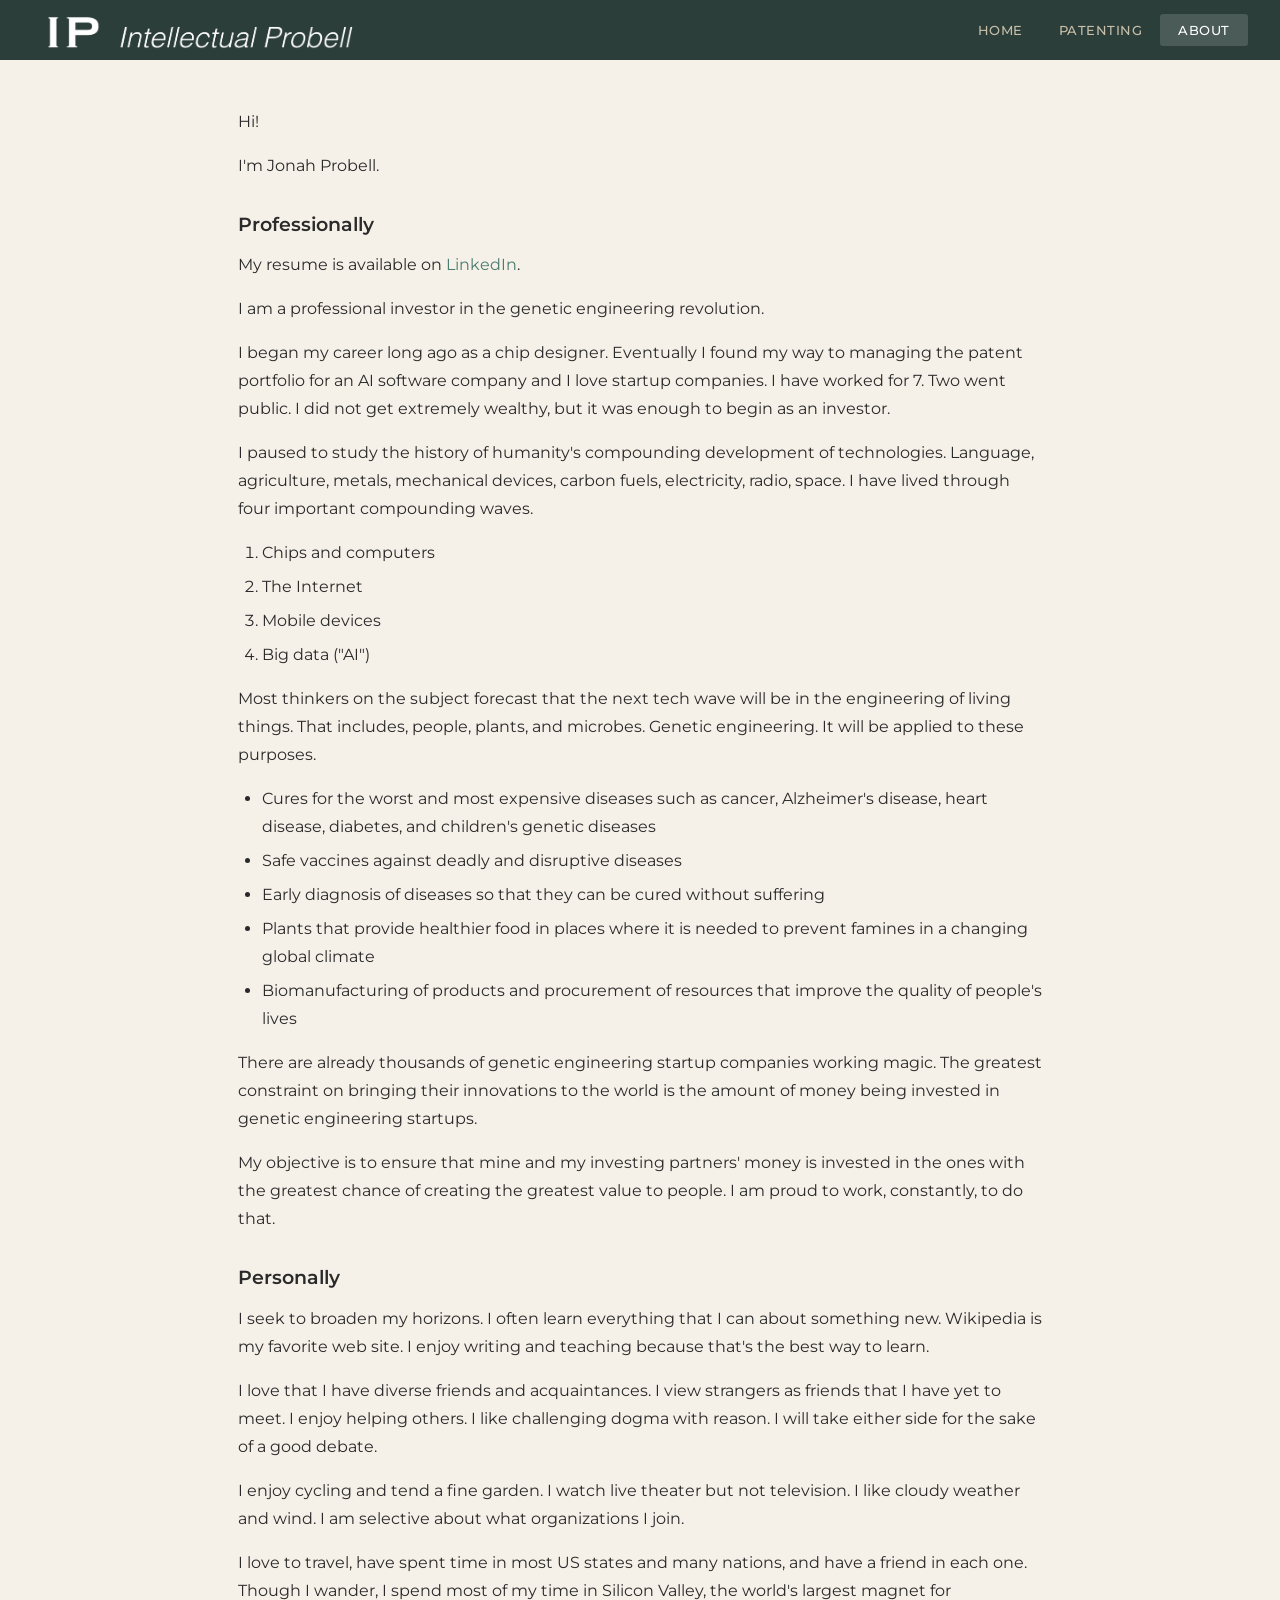
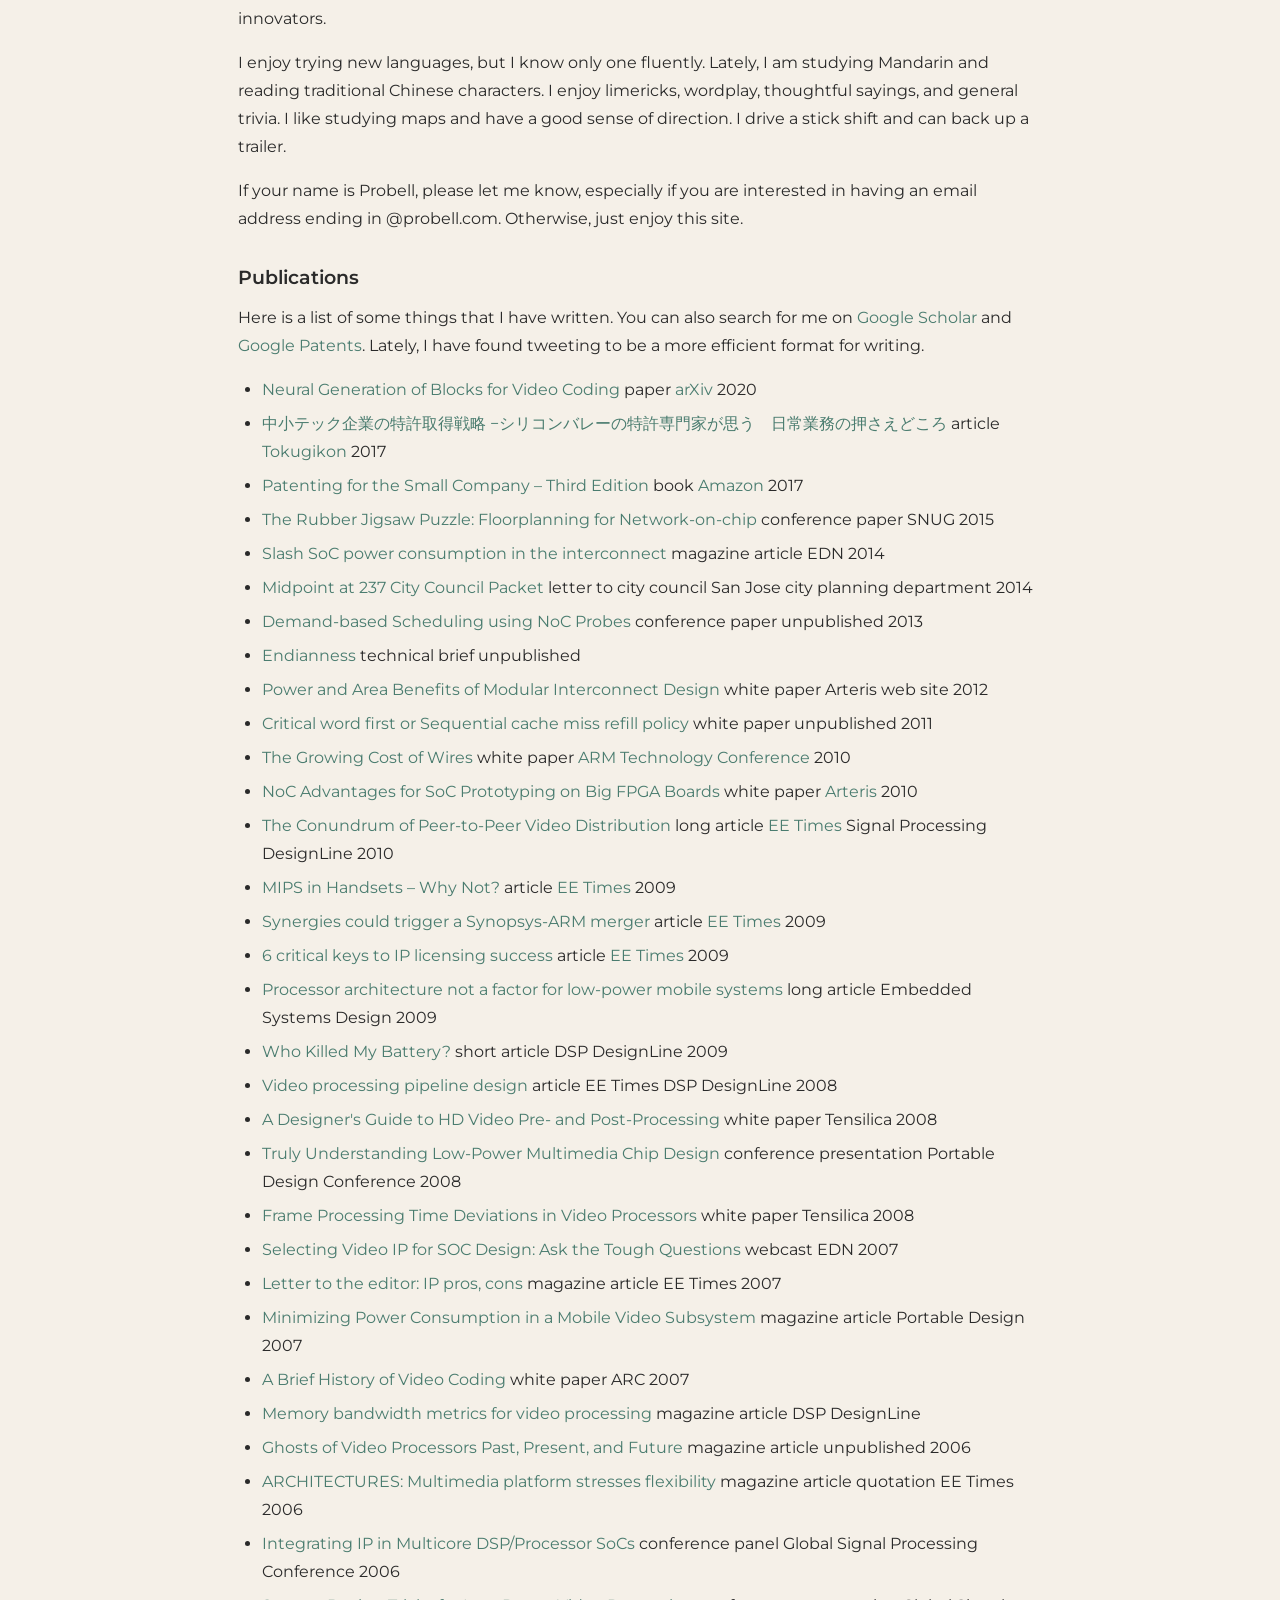
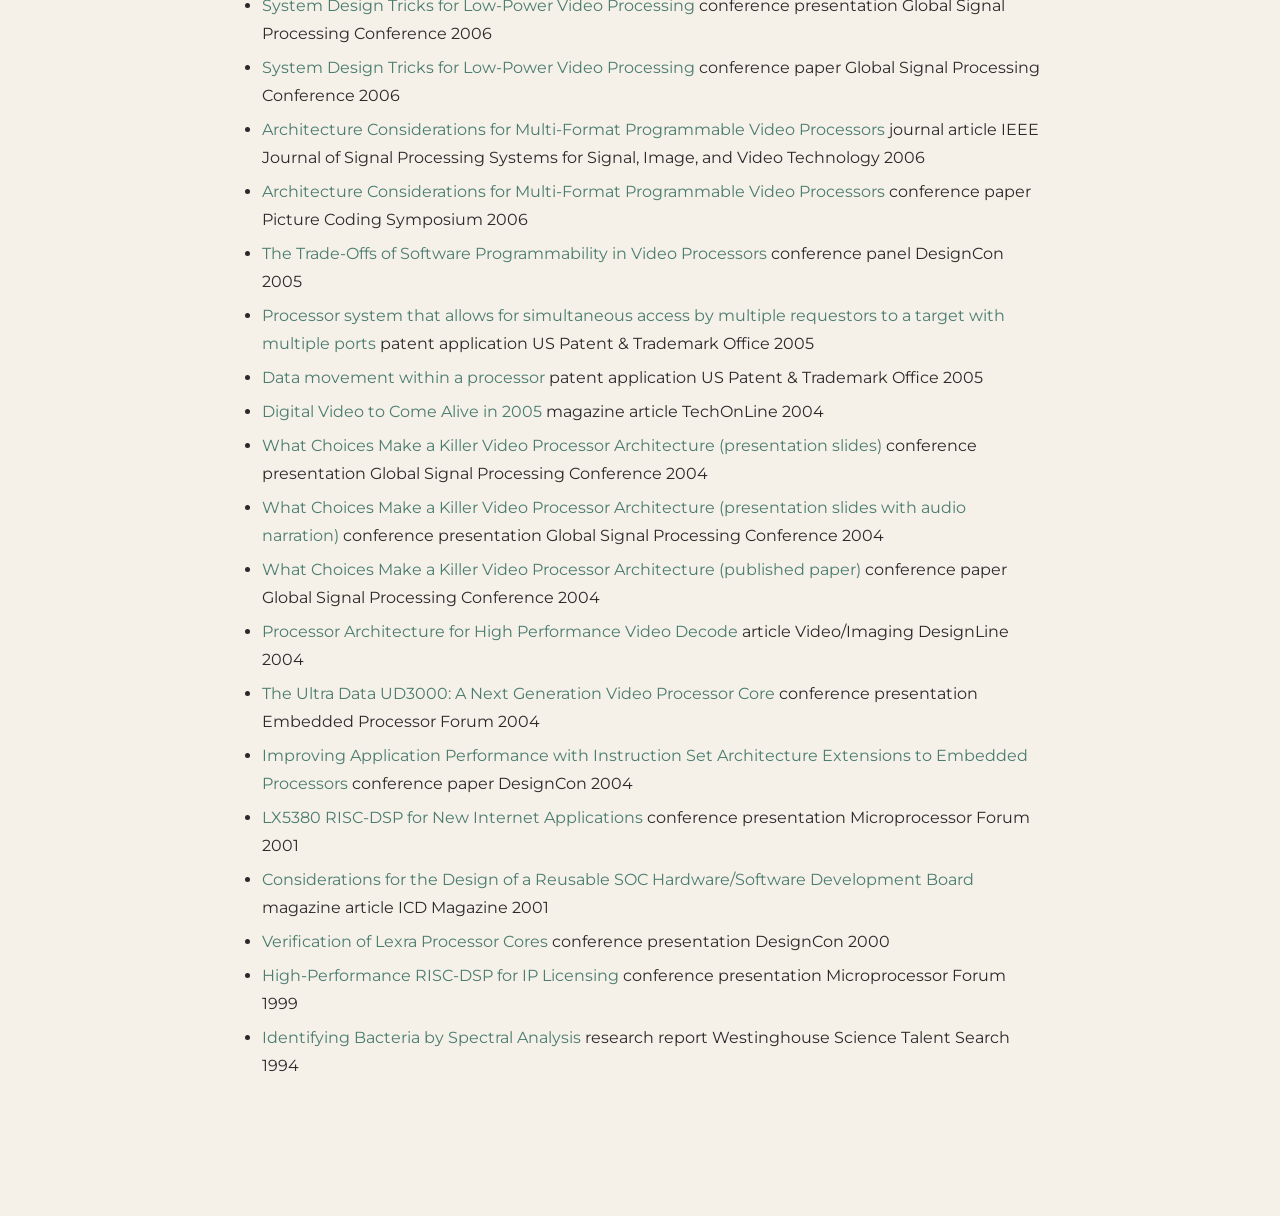
==== commit c493a13c: "styling updates" ====
--- a/about.html
+++ b/about.html
@@ -10,14 +10,13 @@
 <body>
 
   <div class="top-bar">
-    <a href="index.html">
-      <img class="logo-img"
-        src="header_white_text.png"
-        alt="Intellectual Probell" />
-    </a>
+    <a href="/"><img class="logo-img"
+      src="header_white_text.png"
+      alt="Intellectual Probell"
+    /></a>
     <ul class="top-nav">
       <li><a href="index.html">Home</a></li>
-      <li><a href="patents.html">Patents</a></li>
+      <li><a href="patents.html">Patenting</a></li>
       <li><a href="about.html" class="active">About</a></li>
     </ul>
   </div>
@@ -40,7 +39,7 @@
       <li>Big data ("AI")</li>
     </ol>
 
-    <p>Most thinkers on the subject forecast that the next tech wave will be in the engineering of living things. That includes, people, plants, and microbes. Gene tech. It will be applied to these purposes.</p>
+    <p>Most thinkers on the subject forecast that the next tech wave will be in the engineering of living things. That includes, people, plants, and microbes. Genetic engineering. It will be applied to these purposes.</p>
 
     <ul>
       <li>Cures for the worst and most expensive diseases such as cancer, Alzheimer's disease, heart disease, diabetes, and children's genetic diseases</li>
@@ -50,7 +49,7 @@
       <li>Biomanufacturing of products and procurement of resources that improve the quality of people's lives</li>
     </ul>
 
-    <p>There are already thousands of gene tech startup companies working magic. The greatest constraint on bringing their innovations to the world is the amount of money being invested in gene tech startups.</p>
+    <p>There are already thousands of genetic engineering startup companies working magic. The greatest constraint on bringing their innovations to the world is the amount of money being invested in genetic engineering startups.</p>
     <p>My objective is to ensure that mine and my investing partners' money is invested in the ones with the greatest chance of creating the greatest value to people. I am proud to work, constantly, to do that.</p>
 
     <h2>Personally</h2>
@@ -118,8 +117,6 @@
       <li><a href="pubs/IdentifyingBacteria.pdf" target="_blank">Identifying Bacteria by Spectral Analysis</a> research report Westinghouse Science Talent Search 1994</li>
     </ul>
 
-    <p>Good luck</p>
-
-  </div>
+      </div>
 </body>
 </html>
--- a/style.css
+++ b/style.css
@@ -230,7 +230,7 @@
 
 /* ── Section headings ── */
 .section-heading {
-  font-size: 26px;
+  font-size: 39px;
   font-weight: 600;
   margin: 0 0 16px 0;
   letter-spacing: 0.01em;
@@ -251,10 +251,11 @@
   display: flex;
   flex-direction: column;
   align-items: center;
-  justify-content: center;
+  justify-content: flex-start;
   gap: 6px;
-  padding: 0 14px;
+  padding: 10px 14px 0;
   flex: 0 0 auto;
+  align-self: flex-start;
   border-right: 1px solid #c8bfaa;
   margin-right: 18px;
 }
@@ -280,7 +281,8 @@
   color: #3a3a3a;
   line-height: 1.6;
   flex: 1;
-  align-self: center;
+  align-self: flex-start;
+  padding-top: 4px;
 }
 
 .tweet-counter {
@@ -348,3 +350,86 @@
   color: #888;
   font-style: italic;
 }
+
+/* ── Social buttons ── */
+.social-buttons {
+  display: flex;
+  gap: 14px;
+  margin-bottom: 20px;
+  flex-wrap: wrap;
+}
+
+.social-btn {
+  display: inline-flex;
+  align-items: center;
+  gap: 10px;
+  padding: 14px 28px;
+  border: 1.5px solid;
+  border-radius: 10px;
+  background: #fff;
+  font-size: 15px;
+  font-weight: 600;
+  text-decoration: none;
+  transition: box-shadow 0.15s, background 0.15s;
+  box-shadow: 0 1px 3px rgba(0,0,0,0.06);
+  min-width: 140px;
+  justify-content: center;
+}
+
+.social-btn:hover {
+  text-decoration: none;
+  box-shadow: 0 3px 8px rgba(0,0,0,0.12);
+}
+
+.social-icon {
+  width: 20px;
+  height: 20px;
+  flex-shrink: 0;
+  display: block;
+}
+
+.social-btn-substack {
+  border-color: #FF6719;
+  color: #FF6719;
+}
+.social-btn-substack:hover {
+  background: #fff8f4;
+}
+
+.social-btn-x {
+  border-color: #1a1a1a;
+  color: #1a1a1a;
+}
+.social-btn-x:hover {
+  background: #f7f7f7;
+}
+
+.social-btn-linkedin {
+  border-color: #0A66C2;
+  color: #0A66C2;
+}
+.social-btn-linkedin:hover {
+  background: #f0f6ff;
+}
+
+/* ── Intro greeting ── */
+.intro-hi {
+  font-size: 28px;
+  font-weight: 600;
+  margin-bottom: 4px;
+  line-height: 1.3;
+}
+
+.intro-name {
+  font-size: 24px;
+  font-weight: 500;
+  margin-bottom: 16px;
+  line-height: 1.3;
+}
+
+/* ── Logo link ── */
+.top-bar a:has(.logo-img) {
+  display: flex;
+  align-items: flex-start;
+  line-height: 0;
+}
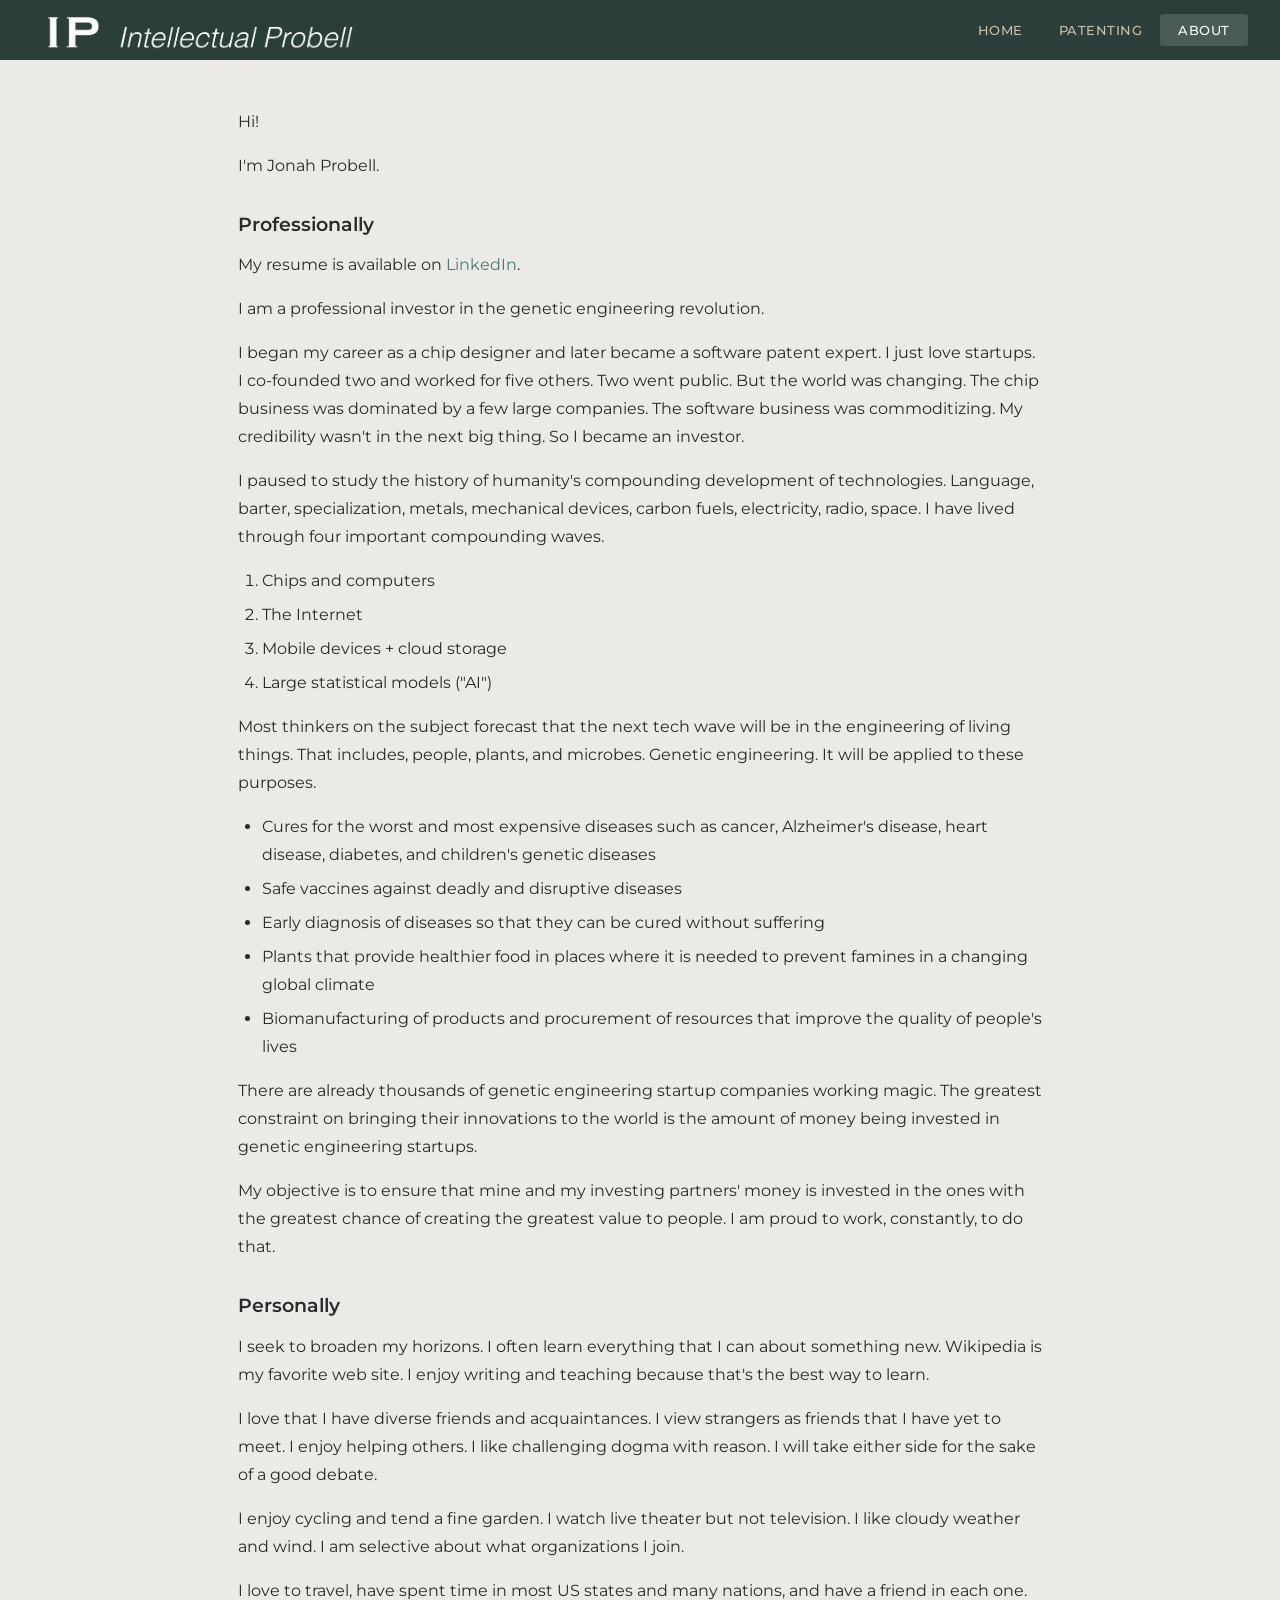
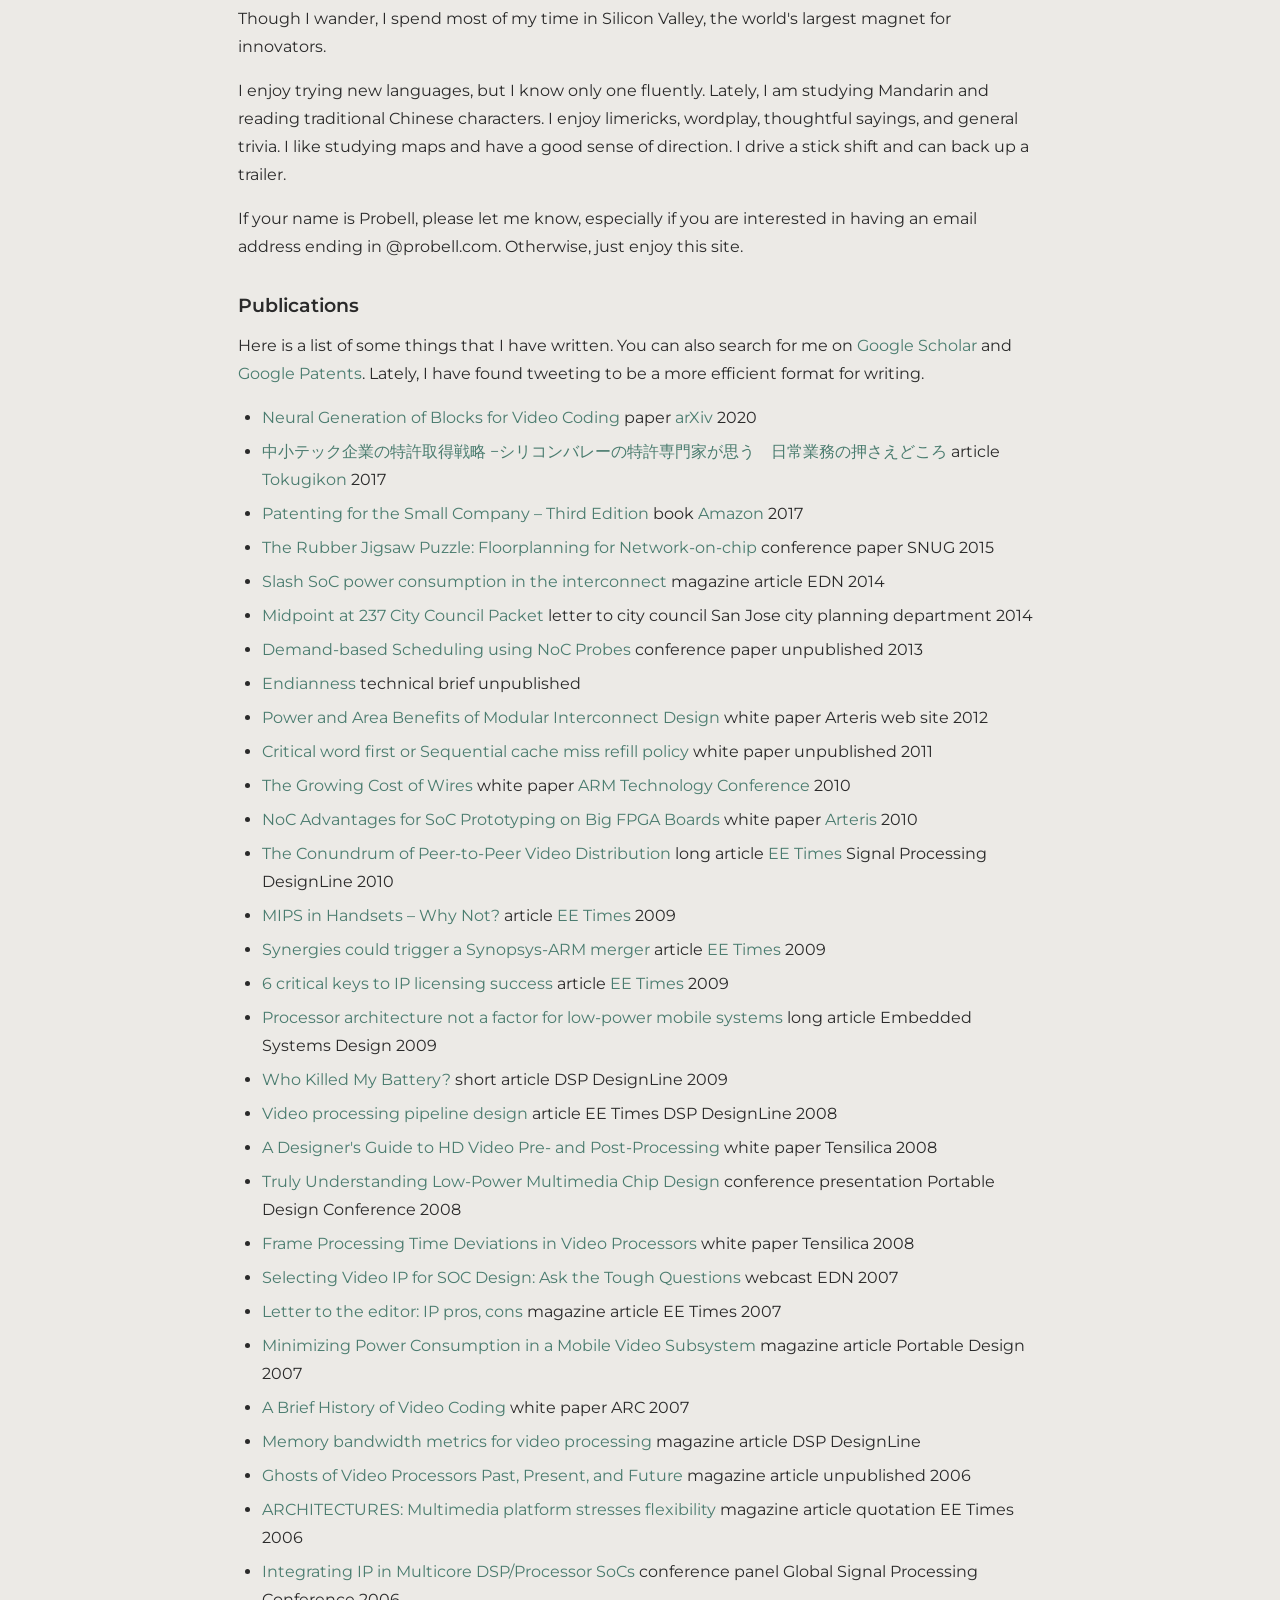
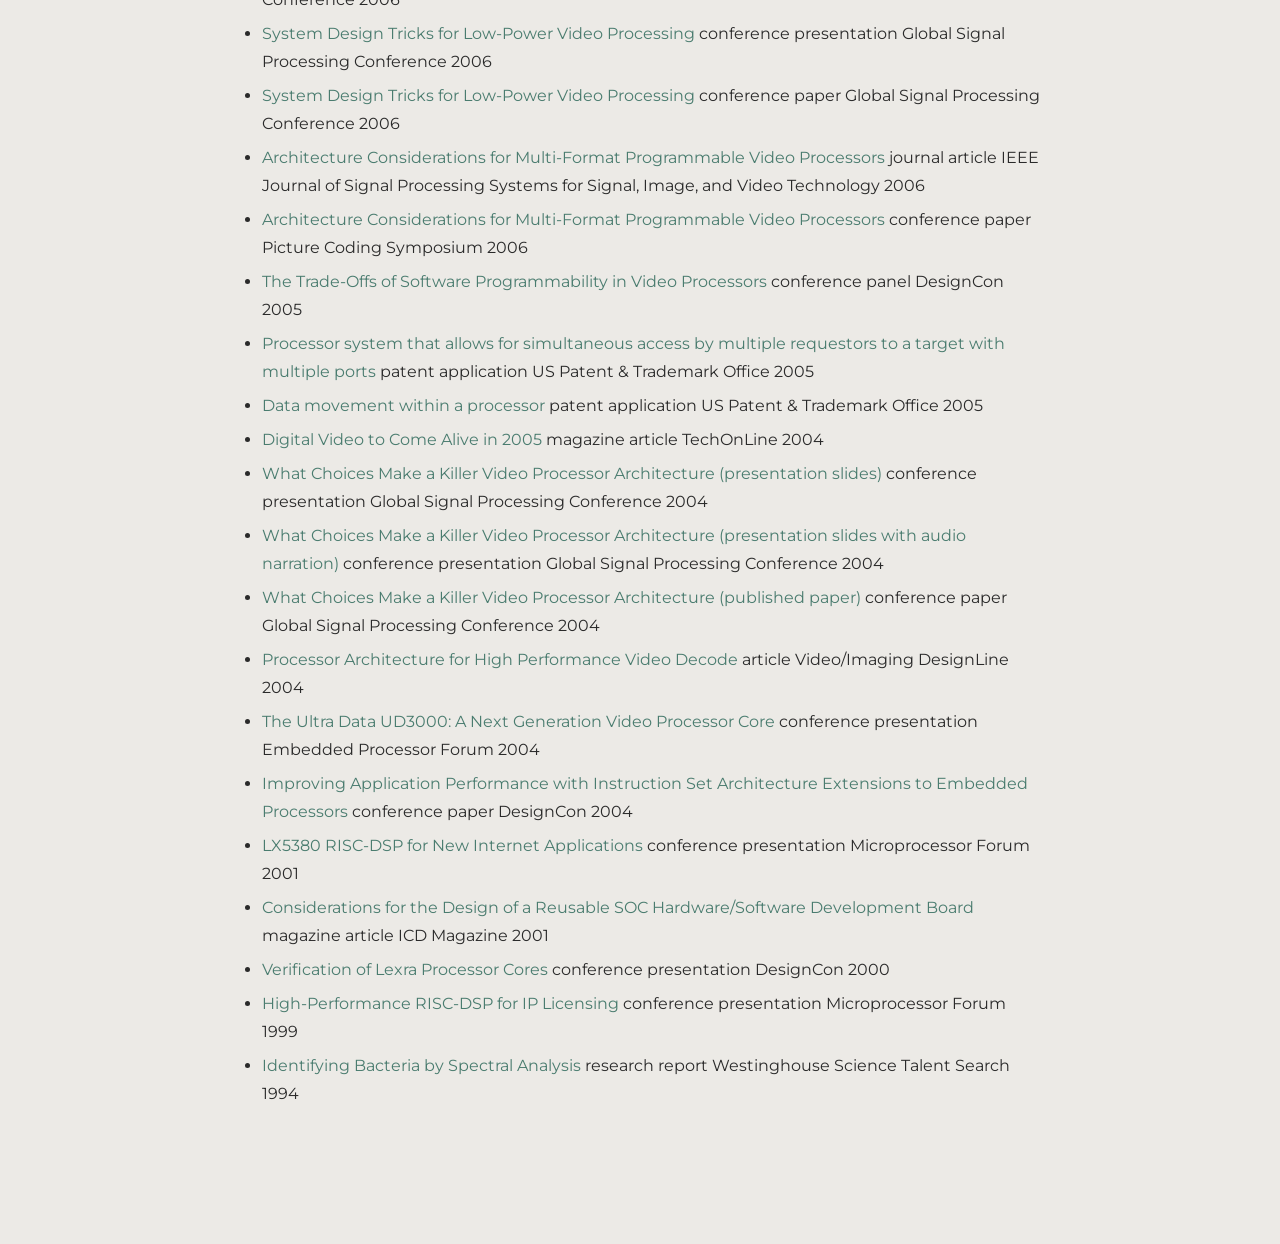
==== commit f2c104d5: "updates" ====
--- a/about.html
+++ b/about.html
@@ -16,7 +16,7 @@
     /></a>
     <ul class="top-nav">
       <li><a href="index.html">Home</a></li>
-      <li><a href="patents.html">Patenting</a></li>
+      <li><a href="patenting.html">Patenting</a></li>
       <li><a href="about.html" class="active">About</a></li>
     </ul>
   </div>
@@ -29,14 +29,14 @@
 
     <p>My resume is available on <a href="https://www.linkedin.com/in/probell/" target="_blank">LinkedIn</a>.</p>
     <p>I am a professional investor in the genetic engineering revolution.</p>
-    <p>I began my career long ago as a chip designer. Eventually I found my way to managing the patent portfolio for an AI software company and I love startup companies. I have worked for 7. Two went public. I did not get extremely wealthy, but it was enough to begin as an investor.</p>
-    <p>I paused to study the history of humanity's compounding development of technologies. Language, agriculture, metals, mechanical devices, carbon fuels, electricity, radio, space. I have lived through four important compounding waves.</p>
+    <p>I began my career as a chip designer and later became a software patent expert. I just love startups. I co-founded two and worked for five others. Two went public. But the world was changing. The chip business was dominated by a few large companies. The software business was commoditizing. My credibility wasn't in the next big thing. So I became an investor.</p>
+    <p>I paused to study the history of humanity's compounding development of technologies. Language, barter, specialization, metals, mechanical devices, carbon fuels, electricity, radio, space. I have lived through four important compounding waves.</p>
 
     <ol>
       <li>Chips and computers</li>
       <li>The Internet</li>
-      <li>Mobile devices</li>
-      <li>Big data ("AI")</li>
+      <li>Mobile devices + cloud storage</li>
+      <li>Large statistical models ("AI")</li>
     </ol>
 
     <p>Most thinkers on the subject forecast that the next tech wave will be in the engineering of living things. That includes, people, plants, and microbes. Genetic engineering. It will be applied to these purposes.</p>
--- a/style.css
+++ b/style.css
@@ -5,7 +5,7 @@
 body {
   font-family: 'Montserrat', Arial, sans-serif;
   font-size: 16px;
-  background: #f5f0e8;
+  background: #eceae6;
   color: #2a2a2a;
 }
 
@@ -128,23 +128,6 @@
 }
 
 /* ── Random tweet ── */
-.tweet-band {
-  background: #ede8dc;
-  border-left: 3px solid #2c3e3a;
-  padding: 16px 20px;
-  margin: 32px 0;
-  font-style: italic;
-  font-size: 15px;
-  color: #3a3a3a;
-  line-height: 1.6;
-  cursor: pointer;
-  user-select: none;
-}
-
-.tweet-band:hover {
-  background: #e6e0d2;
-}
-
 /* ── Book layout ── */
 .book-entry {
   display: flex;
@@ -239,7 +222,6 @@
 /* ── Tweet band ── */
 .tweet-band {
   background: #ede8dc;
-  border-left: 3px solid #2c3e3a;
   padding: 14px 20px 14px 0;
   margin: 0 0 8px 0;
   display: flex;
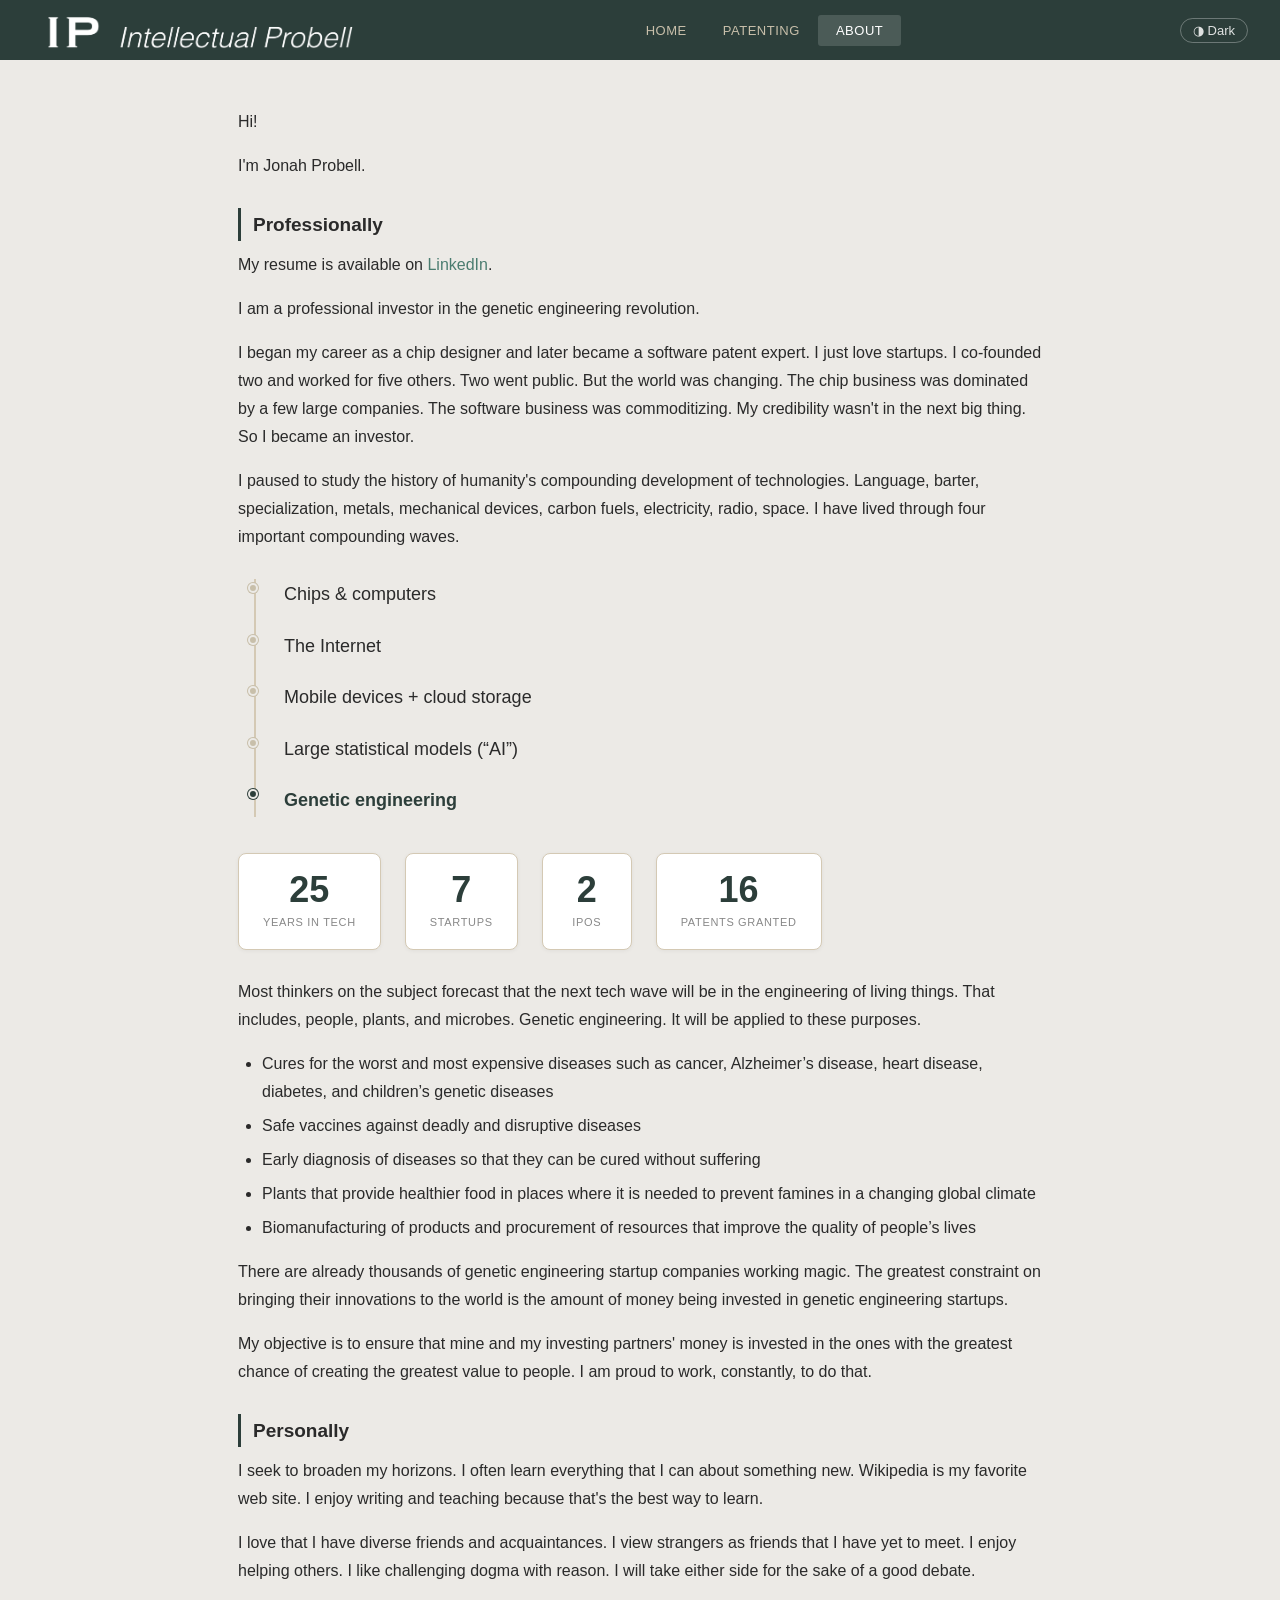
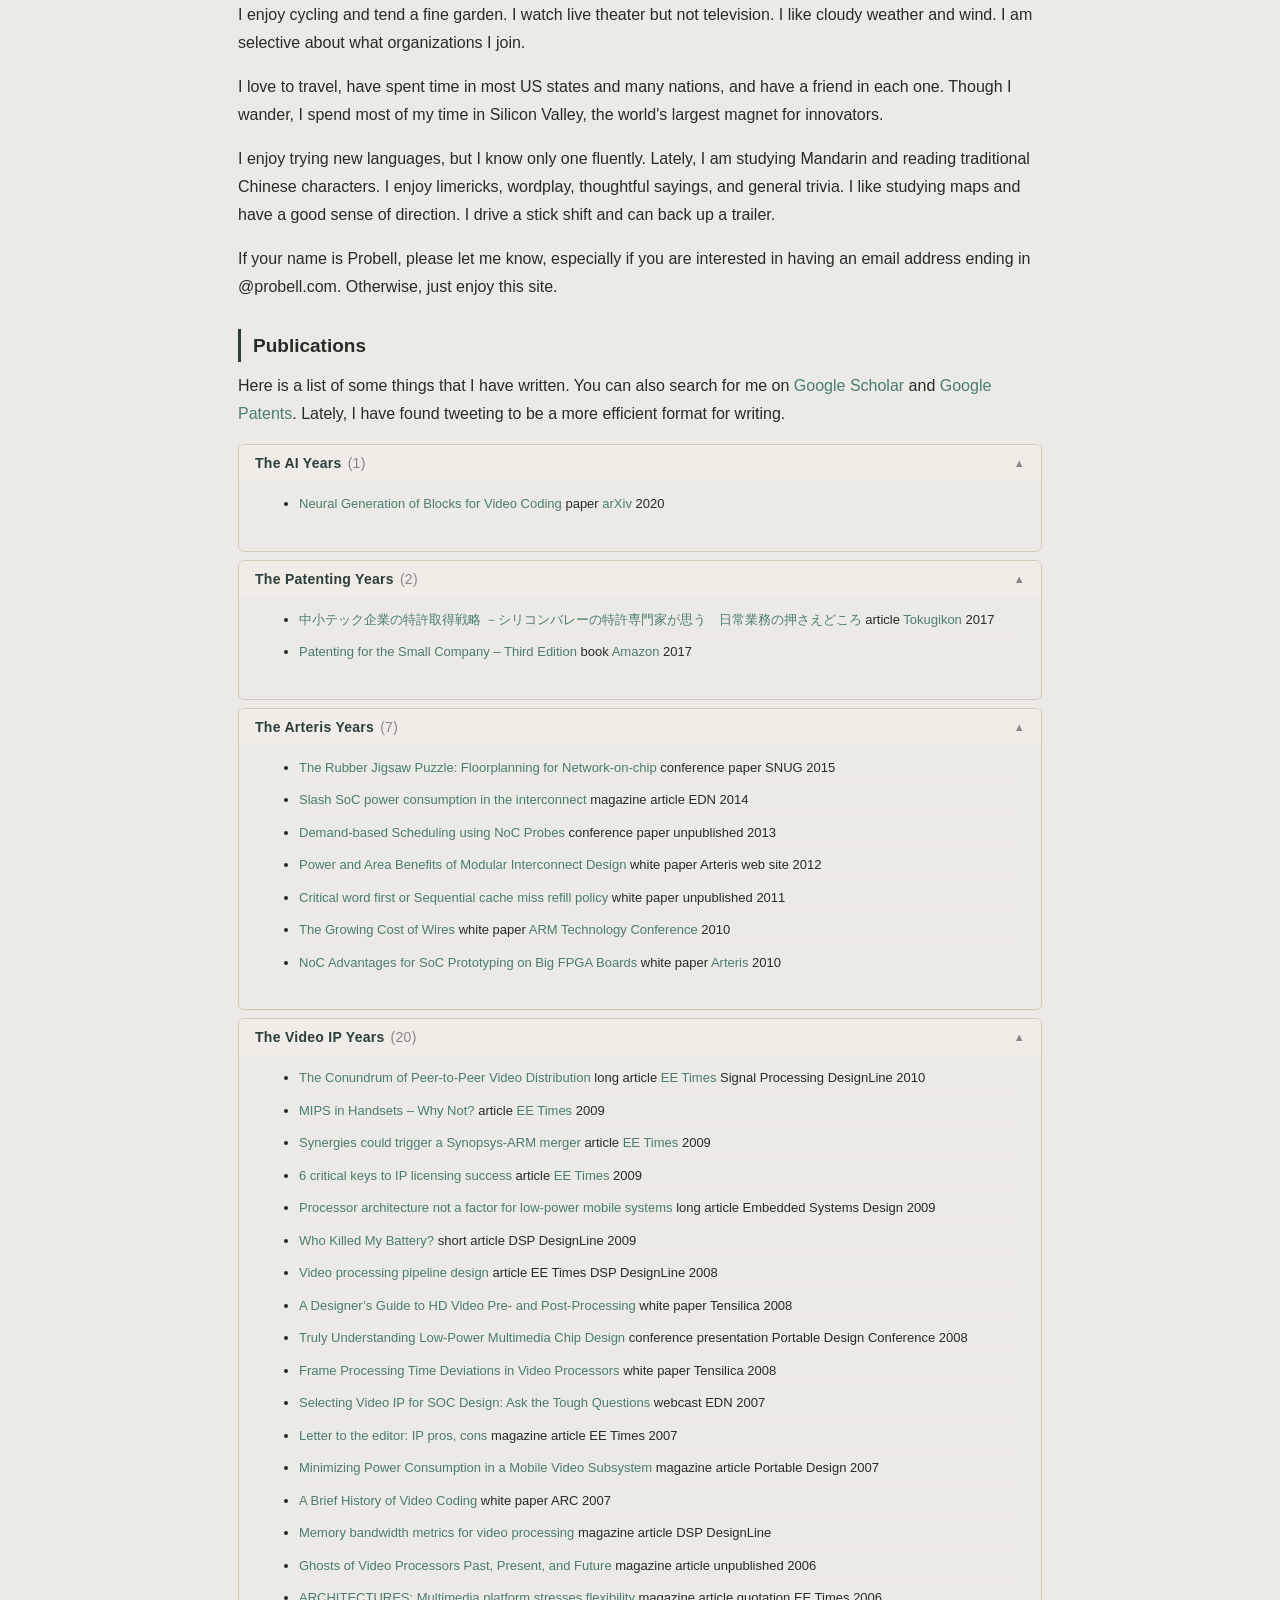
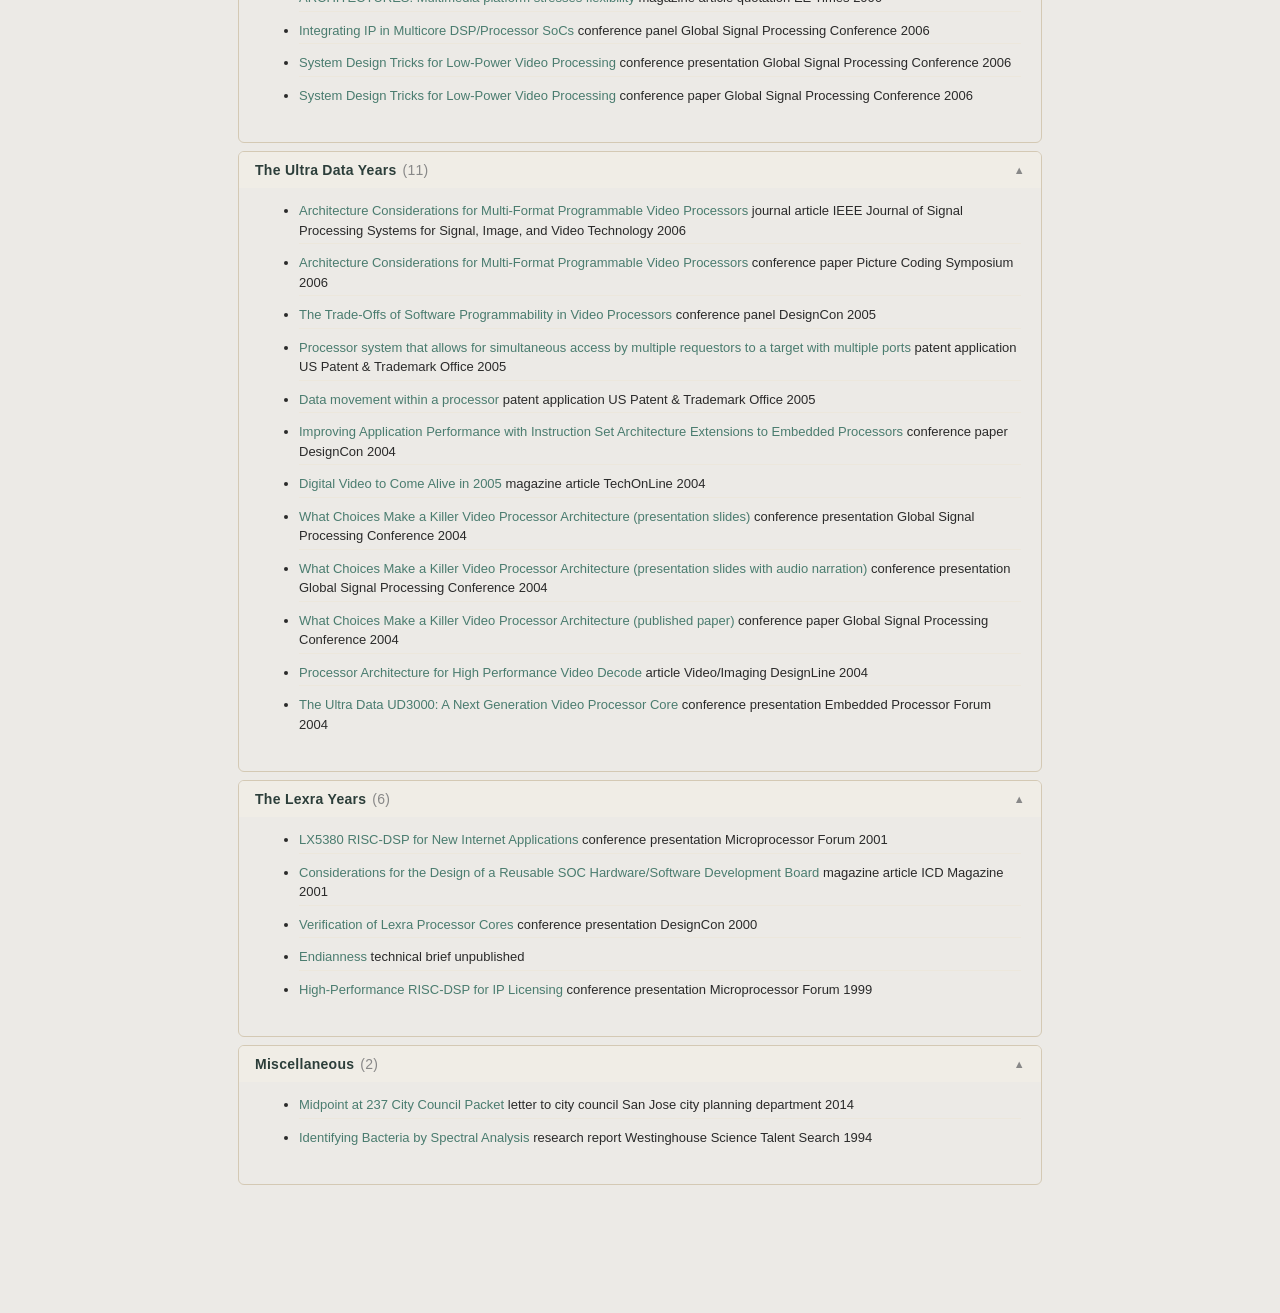
==== commit 0a8780f1: "visual improvements" ====
--- a/about.html
+++ b/about.html
@@ -1,5 +1,5 @@
 <!DOCTYPE html>
-<html lang="en">
+<html lang="en" data-theme="light">
 <head>
   <meta charset="UTF-8" />
   <meta name="viewport" content="width=device-width, initial-scale=1.0" />
@@ -19,6 +19,7 @@
       <li><a href="patenting.html">Patenting</a></li>
       <li><a href="about.html" class="active">About</a></li>
     </ul>
+    <button class="theme-toggle" id="theme-toggle" aria-label="Toggle dark mode">☀ Light</button>
   </div>
 
   <div class="content">
@@ -32,22 +33,68 @@
     <p>I began my career as a chip designer and later became a software patent expert. I just love startups. I co-founded two and worked for five others. Two went public. But the world was changing. The chip business was dominated by a few large companies. The software business was commoditizing. My credibility wasn't in the next big thing. So I became an investor.</p>
     <p>I paused to study the history of humanity's compounding development of technologies. Language, barter, specialization, metals, mechanical devices, carbon fuels, electricity, radio, space. I have lived through four important compounding waves.</p>
 
-    <ol>
-      <li>Chips and computers</li>
-      <li>The Internet</li>
-      <li>Mobile devices + cloud storage</li>
-      <li>Large statistical models ("AI")</li>
-    </ol>
-
-    <p>Most thinkers on the subject forecast that the next tech wave will be in the engineering of living things. That includes, people, plants, and microbes. Genetic engineering. It will be applied to these purposes.</p>
+    <div class="tech-timeline">
+      <div class="tl-item" data-year="1970s–90s">
+        <div class="tl-dot"></div>
+        <div class="tl-content">
+          <span class="tl-label">Chips &amp; computers</span>
+        </div>
+      </div>
+      <div class="tl-item" data-year="1990s–2000s">
+        <div class="tl-dot"></div>
+        <div class="tl-content">
+          <span class="tl-label">The Internet</span>
+        </div>
+      </div>
+      <div class="tl-item" data-year="2000s–2010s">
+        <div class="tl-dot"></div>
+        <div class="tl-content">
+          <span class="tl-label">Mobile devices + cloud storage</span>
+        </div>
+      </div>
+      <div class="tl-item" data-year="2010s–2020s">
+        <div class="tl-dot"></div>
+        <div class="tl-content">
+          <span class="tl-label">Large statistical models (&ldquo;AI&rdquo;)</span>
+        </div>
+      </div>
+      <div class="tl-item tl-next" data-year="Now →">
+        <div class="tl-dot"></div>
+        <div class="tl-content">
+          <span class="tl-label">Genetic engineering</span>
+        </div>
+      </div>
+    </div>
+
+    <div class="stat-row">
+      <div class="stat-box">
+        <span class="stat-num" data-target="25">0</span>
+        <span class="stat-label">years in tech</span>
+      </div>
+      <div class="stat-box">
+        <span class="stat-num" data-target="7">0</span>
+        <span class="stat-label">startups</span>
+      </div>
+      <div class="stat-box">
+        <span class="stat-num" data-target="2">0</span>
+        <span class="stat-label">IPOs</span>
+      </div>
+      <div class="stat-box">
+        <span class="stat-num" data-target="16">0</span>
+        <span class="stat-label">patents granted</span>
+      </div>
+    </div>
+
+        <p>Most thinkers on the subject forecast that the next tech wave will be in the engineering of living things. That includes, people, plants, and microbes. Genetic engineering. It will be applied to these purposes.</p>
 
     <ul>
-      <li>Cures for the worst and most expensive diseases such as cancer, Alzheimer's disease, heart disease, diabetes, and children's genetic diseases</li>
+      <li>Cures for the worst and most expensive diseases such as cancer, Alzheimer’s disease, heart disease, diabetes, and children’s genetic diseases</li>
       <li>Safe vaccines against deadly and disruptive diseases</li>
       <li>Early diagnosis of diseases so that they can be cured without suffering</li>
       <li>Plants that provide healthier food in places where it is needed to prevent famines in a changing global climate</li>
-      <li>Biomanufacturing of products and procurement of resources that improve the quality of people's lives</li>
+      <li>Biomanufacturing of products and procurement of resources that improve the quality of people’s lives</li>
     </ul>
+
 
     <p>There are already thousands of genetic engineering startup companies working magic. The greatest constraint on bringing their innovations to the world is the amount of money being invested in genetic engineering startups.</p>
     <p>My objective is to ensure that mine and my investing partners' money is invested in the ones with the greatest chance of creating the greatest value to people. I am proud to work, constantly, to do that.</p>
@@ -65,58 +112,173 @@
 
     <p>Here is a list of some things that I have written. You can also search for me on <a href="https://scholar.google.com/scholar?q=Jonah+Probell" target="_blank">Google Scholar</a> and <a href="https://patents.google.com/?inventor=Jonah+Probell&num=100&sort=new" target="_blank">Google Patents</a>. Lately, I have found tweeting to be a more efficient format for writing.</p>
 
-    <ul>
-      <li><a href="https://arxiv.org/pdf/2010.02748" target="_blank">Neural Generation of Blocks for Video Coding</a> paper <a href="https://arxiv.org/abs/2010.02748" target="_blank">arXiv</a> 2020</li>
-      <li><a href="http://www.tokugikon.jp/gikonshi/287/287tokusyu5e.pdf" target="_blank">中小テック企業の特許取得戦略 −シリコンバレーの特許専門家が思う　日常業務の押さえどころ</a> article <a href="http://www.tokugikon.jp/gikonshi/287/287tokusyu5e.pdf" target="_blank">Tokugikon</a> 2017</li>
-      <li><a href="https://www.amazon.com/Patenting-Small-Company-Jonah-Probell/dp/1542841445" target="_blank">Patenting for the Small Company – Third Edition</a> book <a href="https://www.amazon.com/Patenting-Small-Company-Jonah-Probell/dp/1542841445" target="_blank">Amazon</a> 2017</li>
-      <li><a href="pubs/Floorplanning%20for%20NoC.pdf" target="_blank">The Rubber Jigsaw Puzzle: Floorplanning for Network-on-chip</a> conference paper SNUG 2015</li>
-      <li><a href="https://www.edn.com/slash-soc-power-consumption-in-the-interconnect/" target="_blank">Slash SoC power consumption in the interconnect</a> magazine article EDN 2014</li>
-      <li><a href="pubs/Midpoint%20at%20237%20City%20Council%20Packet.pdf" target="_blank">Midpoint at 237 City Council Packet</a> letter to city council San Jose city planning department 2014</li>
-      <li><a href="pubs/Demand-Based%20Scheduling.pdf" target="_blank">Demand-based Scheduling using NoC Probes</a> conference paper unpublished 2013</li>
-      <li><a href="pubs/Endianness.pdf" target="_blank">Endianness</a> technical brief unpublished</li>
-      <li><a href="pubs/Power%20and%20Area%20Benefits%20of%20Modular%20Interconnect%20Design.pdf" target="_blank">Power and Area Benefits of Modular Interconnect Design</a> white paper Arteris web site 2012</li>
-      <li><a href="pubs/Critical%20word%20first%20or%20Sequential%20cache%20miss%20refill%20policy.pdf" target="_blank">Critical word first or Sequential cache miss refill policy</a> white paper unpublished 2011</li>
-      <li><a href="pubs/The%20Growing%20Cost%20of%20Wires.pdf" target="_blank">The Growing Cost of Wires</a> white paper <a href="http://www.armtechcon.com/" target="_blank">ARM Technology Conference</a> 2010</li>
-      <li><a href="pubs/NoC%20Advantages%20for%20FPGA%20Designs.pdf" target="_blank">NoC Advantages for SoC Prototyping on Big FPGA Boards</a> white paper <a href="http://www.arteris.com/" target="_blank">Arteris</a> 2010</li>
-      <li><a href="http://www.eetimes.com/design/signal-processing-dsp/4204764/The-conundrum-of-peer-to-peer-video-distribution" target="_blank">The Conundrum of Peer-to-Peer Video Distribution</a> long article <a href="http://www.eetimes.com/" target="_blank">EE Times</a> Signal Processing DesignLine 2010</li>
-      <li><a href="pubs/MIPS%20in%20Handsets.pdf" target="_blank">MIPS in Handsets – Why Not?</a> article <a href="http://www.eetimes.com/" target="_blank">EE Times</a> 2009</li>
-      <li><a href="http://www.eetimes.com/electronics-news/4085279/Counterpoint-Synergies-could-trigger-a-Synopsys-ARM-merger" target="_blank">Synergies could trigger a Synopsys-ARM merger</a> article <a href="http://www.eetimes.com/" target="_blank">EE Times</a> 2009</li>
-      <li><a href="pubs/Feedback-%206%20critical%20keys%20to%20IP%20licensing%20success.pdf" target="_blank">6 critical keys to IP licensing success</a> article <a href="http://www.eetimes.com/" target="_blank">EE Times</a> 2009</li>
-      <li><a href="http://www.eetimes.com/design/signal-processing-dsp/4017765/Processor-architecture-not-a-factor-for-low-power-mobile-systems" target="_blank">Processor architecture not a factor for low-power mobile systems</a> long article Embedded Systems Design 2009</li>
-      <li><a href="pubs/WhoKilledMyBattery.html" target="_blank">Who Killed My Battery?</a> short article DSP DesignLine 2009</li>
-      <li><a href="http://www.eetimes.com/design/signal-processing-dsp/4017727/Video-processing-pipeline-design" target="_blank">Video processing pipeline design</a> article EE Times DSP DesignLine 2008</li>
-      <li><a href="pubs/Differentiate_with_Video_Processing_Tensilica.pdf" target="_blank">A Designer's Guide to HD Video Pre- and Post-Processing</a> white paper Tensilica 2008</li>
-      <li><a href="pubs/Portable%20Design%20Conference%202008%20-%20Truly%20Understanding%20Low-Power%20Multimedia%20Chip%20Design%20r2.ppt" target="_blank">Truly Understanding Low-Power Multimedia Chip Design</a> conference presentation Portable Design Conference 2008</li>
-      <li><a href="pubs/video_frame_processing.pdf" target="_blank">Frame Processing Time Deviations in Video Processors</a> white paper Tensilica 2008</li>
-      <li><a href="http://w.on24.com/r.htm?e=94261&s=1&k=B376DEE20ACD32D059D88C7B55F5D2F0" target="_blank">Selecting Video IP for SOC Design: Ask the Tough Questions</a> webcast EDN 2007</li>
-      <li><a href="http://www.eetimes.com/electronics-news/4073699/Letter-to-the-editor-IP-pros-cons" target="_blank">Letter to the editor: IP pros, cons</a> magazine article EE Times 2007</li>
-      <li><a href="http://www.portabledesign.com/article?article_id=36" target="_blank">Minimizing Power Consumption in a Mobile Video Subsystem</a> magazine article Portable Design 2007</li>
-      <li><a href="pubs/A_Brief_History_of_Video_Coding_wp.pdf" target="_blank">A Brief History of Video Coding</a> white paper ARC 2007</li>
-      <li><a href="http://www.eetimes.com/design/signal-processing-dsp/4017472/Quick-tip-Memory-bandwidth-metrics-for-video-processing" target="_blank">Memory bandwidth metrics for video processing</a> magazine article DSP DesignLine</li>
-      <li><a href="pubs/GhostsOfVideoProcessors.html" target="_blank">Ghosts of Video Processors Past, Present, and Future</a> magazine article unpublished 2006</li>
-      <li><a href="http://www.eetimes.com/electronics-products/processors/4088520/ARCHITECTURES-Multimedia-platform-stresses-flexibility" target="_blank">ARCHITECTURES: Multimedia platform stresses flexibility</a> magazine article quotation EE Times 2006</li>
-      <li><a href="pubs/ARC%20IP%20for%20Multicore%20DSP-Processor%20SoCs.ppt" target="_blank">Integrating IP in Multicore DSP/Processor SoCs</a> conference panel Global Signal Processing Conference 2006</li>
-      <li><a href="pubs/System%20Design%20Tricks%20for%20Low-Power%20Video%20rev%202.ppt" target="_blank">System Design Tricks for Low-Power Video Processing</a> conference presentation Global Signal Processing Conference 2006</li>
-      <li><a href="pubs/ARC%20GSPx%202006%20Paper.pdf" target="_blank">System Design Tricks for Low-Power Video Processing</a> conference paper Global Signal Processing Conference 2006</li>
-      <li><a href="pubs/PCS2006JonahProbell.pdf" target="_blank">Architecture Considerations for Multi-Format Programmable Video Processors</a> journal article IEEE Journal of Signal Processing Systems for Signal, Image, and Video Technology 2006</li>
-      <li><a href="pubs/PCS2006JonahProbell.pdf" target="_blank">Architecture Considerations for Multi-Format Programmable Video Processors</a> conference paper Picture Coding Symposium 2006</li>
-      <li><a href="pubs/DesignCon2005_video_intro.pps" target="_blank">The Trade-Offs of Software Programmability in Video Processors</a> conference panel DesignCon 2005</li>
-      <li><a href="pubs/20060282588.pdf" target="_blank">Processor system that allows for simultaneous access by multiple requestors to a target with multiple ports</a> patent application US Patent &amp; Trademark Office 2005</li>
-      <li><a href="pubs/20060206695.pdf" target="_blank">Data movement within a processor</a> patent application US Patent &amp; Trademark Office 2005</li>
-      <li><a href="pubs/Predictions2005.pdf" target="_blank">Digital Video to Come Alive in 2005</a> magazine article TechOnLine 2004</li>
-      <li><a href="pubs/GSPx2004.pps" target="_blank">What Choices Make a Killer Video Processor Architecture (presentation slides)</a> conference presentation Global Signal Processing Conference 2004</li>
-      <li><a href="pubs/GSPx2004_audio.pps" target="_blank">What Choices Make a Killer Video Processor Architecture (presentation slides with audio narration)</a> conference presentation Global Signal Processing Conference 2004</li>
-      <li><a href="pubs/GSPx2004.pdf" target="_blank">What Choices Make a Killer Video Processor Architecture (published paper)</a> conference paper Global Signal Processing Conference 2004</li>
-      <li><a href="pubs/JP_TechOnLine_VidProc_v2.pdf" target="_blank">Processor Architecture for High Performance Video Decode</a> article Video/Imaging DesignLine 2004</li>
-      <li><a href="pubs/EPF_2004.pdf" target="_blank">The Ultra Data UD3000: A Next Generation Video Processor Core</a> conference presentation Embedded Processor Forum 2004</li>
-      <li><a href="pubs/DesignCon2004_Paper.pdf" target="_blank">Improving Application Performance with Instruction Set Architecture Extensions to Embedded Processors</a> conference paper DesignCon 2004</li>
-      <li><a href="pubs/lx5380_MPF_final.pdf" target="_blank">LX5380 RISC-DSP for New Internet Applications</a> conference presentation Microprocessor Forum 2001</li>
-      <li><a href="pubs/ICDMagDevBoardArticle.pdf" target="_blank">Considerations for the Design of a Reusable SOC Hardware/Software Development Board</a> magazine article ICD Magazine 2001</li>
-      <li><a href="pubs/I223.PDF" target="_blank">Verification of Lexra Processor Cores</a> conference presentation DesignCon 2000</li>
-      <li><a href="pubs/lx5280_EPF.pdf" target="_blank">High-Performance RISC-DSP for IP Licensing</a> conference presentation Microprocessor Forum 1999</li>
-      <li><a href="pubs/IdentifyingBacteria.pdf" target="_blank">Identifying Bacteria by Spectral Analysis</a> research report Westinghouse Science Talent Search 1994</li>
-    </ul>
-
-      </div>
+    <div class="pub-groups">
+      <div class="pub-group">
+        <button class="pub-decade-btn" aria-expanded="true">The AI Years <span class="pub-count">(1)</span><span class="pub-chevron">▲</span></button>
+        <ul class="pub-list">
+          <li><a href="https://arxiv.org/pdf/2010.02748" target="_blank">Neural Generation of Blocks for Video Coding</a> paper <a href="https://arxiv.org/abs/2010.02748" target="_blank">arXiv</a> 2020</li>
+        </ul>
+      </div>
+      <div class="pub-group">
+        <button class="pub-decade-btn" aria-expanded="true">The Patenting Years <span class="pub-count">(2)</span><span class="pub-chevron">▲</span></button>
+        <ul class="pub-list">
+          <li><a href="http://www.tokugikon.jp/gikonshi/287/287tokusyu5e.pdf" target="_blank">中小テック企業の特許取得戦略 －シリコンバレーの特許専門家が思う　日常業務の押さえどころ</a> article <a href="http://www.tokugikon.jp/gikonshi/287/287tokusyu5e.pdf" target="_blank">Tokugikon</a> 2017</li>
+          <li><a href="https://www.amazon.com/Patenting-Small-Company-Jonah-Probell/dp/1542841445" target="_blank">Patenting for the Small Company – Third Edition</a> book <a href="https://www.amazon.com/Patenting-Small-Company-Jonah-Probell/dp/1542841445" target="_blank">Amazon</a> 2017</li>
+        </ul>
+      </div>
+      <div class="pub-group">
+        <button class="pub-decade-btn" aria-expanded="true">The Arteris Years <span class="pub-count">(7)</span><span class="pub-chevron">▲</span></button>
+        <ul class="pub-list">
+          <li><a href="pubs/Floorplanning%20for%20NoC.pdf" target="_blank">The Rubber Jigsaw Puzzle: Floorplanning for Network-on-chip</a> conference paper SNUG 2015</li>
+          <li><a href="https://www.edn.com/slash-soc-power-consumption-in-the-interconnect/" target="_blank">Slash SoC power consumption in the interconnect</a> magazine article EDN 2014</li>
+          <li><a href="pubs/Demand-Based%20Scheduling.pdf" target="_blank">Demand-based Scheduling using NoC Probes</a> conference paper unpublished 2013</li>
+          <li><a href="pubs/Power%20and%20Area%20Benefits%20of%20Modular%20Interconnect%20Design.pdf" target="_blank">Power and Area Benefits of Modular Interconnect Design</a> white paper Arteris web site 2012</li>
+          <li><a href="pubs/Critical%20word%20first%20or%20Sequential%20cache%20miss%20refill%20policy.pdf" target="_blank">Critical word first or Sequential cache miss refill policy</a> white paper unpublished 2011</li>
+          <li><a href="pubs/The%20Growing%20Cost%20of%20Wires.pdf" target="_blank">The Growing Cost of Wires</a> white paper <a href="http://www.armtechcon.com/" target="_blank">ARM Technology Conference</a> 2010</li>
+          <li><a href="pubs/NoC%20Advantages%20for%20FPGA%20Designs.pdf" target="_blank">NoC Advantages for SoC Prototyping on Big FPGA Boards</a> white paper <a href="http://www.arteris.com/" target="_blank">Arteris</a> 2010</li>
+        </ul>
+      </div>
+      <div class="pub-group">
+        <button class="pub-decade-btn" aria-expanded="true">The Video IP Years <span class="pub-count">(20)</span><span class="pub-chevron">▲</span></button>
+        <ul class="pub-list">
+          <li><a href="http://www.eetimes.com/design/signal-processing-dsp/4204764/The-conundrum-of-peer-to-peer-video-distribution" target="_blank">The Conundrum of Peer-to-Peer Video Distribution</a> long article <a href="http://www.eetimes.com/" target="_blank">EE Times</a> Signal Processing DesignLine 2010</li>
+          <li><a href="pubs/MIPS%20in%20Handsets.pdf" target="_blank">MIPS in Handsets – Why Not?</a> article <a href="http://www.eetimes.com/" target="_blank">EE Times</a> 2009</li>
+          <li><a href="http://www.eetimes.com/electronics-news/4085279/Counterpoint-Synergies-could-trigger-a-Synopsys-ARM-merger" target="_blank">Synergies could trigger a Synopsys-ARM merger</a> article <a href="http://www.eetimes.com/" target="_blank">EE Times</a> 2009</li>
+          <li><a href="pubs/Feedback-%206%20critical%20keys%20to%20IP%20licensing%20success.pdf" target="_blank">6 critical keys to IP licensing success</a> article <a href="http://www.eetimes.com/" target="_blank">EE Times</a> 2009</li>
+          <li><a href="http://www.eetimes.com/design/signal-processing-dsp/4017765/Processor-architecture-not-a-factor-for-low-power-mobile-systems" target="_blank">Processor architecture not a factor for low-power mobile systems</a> long article Embedded Systems Design 2009</li>
+          <li><a href="pubs/WhoKilledMyBattery.html" target="_blank">Who Killed My Battery?</a> short article DSP DesignLine 2009</li>
+          <li><a href="http://www.eetimes.com/design/signal-processing-dsp/4017727/Video-processing-pipeline-design" target="_blank">Video processing pipeline design</a> article EE Times DSP DesignLine 2008</li>
+          <li><a href="pubs/Differentiate_with_Video_Processing_Tensilica.pdf" target="_blank">A Designer’s Guide to HD Video Pre- and Post-Processing</a> white paper Tensilica 2008</li>
+          <li><a href="pubs/Portable%20Design%20Conference%202008%20-%20Truly%20Understanding%20Low-Power%20Multimedia%20Chip%20Design%20r2.ppt" target="_blank">Truly Understanding Low-Power Multimedia Chip Design</a> conference presentation Portable Design Conference 2008</li>
+          <li><a href="pubs/video_frame_processing.pdf" target="_blank">Frame Processing Time Deviations in Video Processors</a> white paper Tensilica 2008</li>
+          <li><a href="http://w.on24.com/r.htm?e=94261&s=1&k=B376DEE20ACD32D059D88C7B55F5D2F0" target="_blank">Selecting Video IP for SOC Design: Ask the Tough Questions</a> webcast EDN 2007</li>
+          <li><a href="http://www.eetimes.com/electronics-news/4073699/Letter-to-the-editor-IP-pros-cons" target="_blank">Letter to the editor: IP pros, cons</a> magazine article EE Times 2007</li>
+          <li><a href="http://www.portabledesign.com/article?article_id=36" target="_blank">Minimizing Power Consumption in a Mobile Video Subsystem</a> magazine article Portable Design 2007</li>
+          <li><a href="pubs/A_Brief_History_of_Video_Coding_wp.pdf" target="_blank">A Brief History of Video Coding</a> white paper ARC 2007</li>
+          <li><a href="http://www.eetimes.com/design/signal-processing-dsp/4017472/Quick-tip-Memory-bandwidth-metrics-for-video-processing" target="_blank">Memory bandwidth metrics for video processing</a> magazine article DSP DesignLine</li>
+          <li><a href="pubs/GhostsOfVideoProcessors.html" target="_blank">Ghosts of Video Processors Past, Present, and Future</a> magazine article unpublished 2006</li>
+          <li><a href="http://www.eetimes.com/electronics-products/processors/4088520/ARCHITECTURES-Multimedia-platform-stresses-flexibility" target="_blank">ARCHITECTURES: Multimedia platform stresses flexibility</a> magazine article quotation EE Times 2006</li>
+          <li><a href="pubs/ARC%20IP%20for%20Multicore%20DSP-Processor%20SoCs.ppt" target="_blank">Integrating IP in Multicore DSP/Processor SoCs</a> conference panel Global Signal Processing Conference 2006</li>
+          <li><a href="pubs/System%20Design%20Tricks%20for%20Low-Power%20Video%20rev%202.ppt" target="_blank">System Design Tricks for Low-Power Video Processing</a> conference presentation Global Signal Processing Conference 2006</li>
+          <li><a href="pubs/ARC%20GSPx%202006%20Paper.pdf" target="_blank">System Design Tricks for Low-Power Video Processing</a> conference paper Global Signal Processing Conference 2006</li>
+        </ul>
+      </div>
+      <div class="pub-group">
+        <button class="pub-decade-btn" aria-expanded="true">The Ultra Data Years <span class="pub-count">(11)</span><span class="pub-chevron">▲</span></button>
+        <ul class="pub-list">
+          <li><a href="pubs/PCS2006JonahProbell.pdf" target="_blank">Architecture Considerations for Multi-Format Programmable Video Processors</a> journal article IEEE Journal of Signal Processing Systems for Signal, Image, and Video Technology 2006</li>
+          <li><a href="pubs/PCS2006JonahProbell.pdf" target="_blank">Architecture Considerations for Multi-Format Programmable Video Processors</a> conference paper Picture Coding Symposium 2006</li>
+          <li><a href="pubs/DesignCon2005_video_intro.pps" target="_blank">The Trade-Offs of Software Programmability in Video Processors</a> conference panel DesignCon 2005</li>
+          <li><a href="pubs/20060282588.pdf" target="_blank">Processor system that allows for simultaneous access by multiple requestors to a target with multiple ports</a> patent application US Patent &amp; Trademark Office 2005</li>
+          <li><a href="pubs/20060206695.pdf" target="_blank">Data movement within a processor</a> patent application US Patent &amp; Trademark Office 2005</li>
+          <li><a href="pubs/DesignCon2004_Paper.pdf" target="_blank">Improving Application Performance with Instruction Set Architecture Extensions to Embedded Processors</a> conference paper DesignCon 2004</li>
+          <li><a href="pubs/Predictions2005.pdf" target="_blank">Digital Video to Come Alive in 2005</a> magazine article TechOnLine 2004</li>
+          <li><a href="pubs/GSPx2004.pps" target="_blank">What Choices Make a Killer Video Processor Architecture (presentation slides)</a> conference presentation Global Signal Processing Conference 2004</li>
+          <li><a href="pubs/GSPx2004_audio.pps" target="_blank">What Choices Make a Killer Video Processor Architecture (presentation slides with audio narration)</a> conference presentation Global Signal Processing Conference 2004</li>
+          <li><a href="pubs/GSPx2004.pdf" target="_blank">What Choices Make a Killer Video Processor Architecture (published paper)</a> conference paper Global Signal Processing Conference 2004</li>
+          <li><a href="pubs/JP_TechOnLine_VidProc_v2.pdf" target="_blank">Processor Architecture for High Performance Video Decode</a> article Video/Imaging DesignLine 2004</li>
+          <li><a href="pubs/EPF_2004.pdf" target="_blank">The Ultra Data UD3000: A Next Generation Video Processor Core</a> conference presentation Embedded Processor Forum 2004</li>
+        </ul>
+      </div>
+      <div class="pub-group">
+        <button class="pub-decade-btn" aria-expanded="true">The Lexra Years <span class="pub-count">(6)</span><span class="pub-chevron">▲</span></button>
+        <ul class="pub-list">
+          <li><a href="pubs/lx5380_MPF_final.pdf" target="_blank">LX5380 RISC-DSP for New Internet Applications</a> conference presentation Microprocessor Forum 2001</li>
+          <li><a href="pubs/ICDMagDevBoardArticle.pdf" target="_blank">Considerations for the Design of a Reusable SOC Hardware/Software Development Board</a> magazine article ICD Magazine 2001</li>
+          <li><a href="pubs/I223.PDF" target="_blank">Verification of Lexra Processor Cores</a> conference presentation DesignCon 2000</li>
+          <li><a href="pubs/Endianness.pdf" target="_blank">Endianness</a> technical brief unpublished</li>
+          <li><a href="pubs/lx5280_EPF.pdf" target="_blank">High-Performance RISC-DSP for IP Licensing</a> conference presentation Microprocessor Forum 1999</li>
+        </ul>
+      </div>
+      <div class="pub-group">
+        <button class="pub-decade-btn" aria-expanded="true">Miscellaneous <span class="pub-count">(2)</span><span class="pub-chevron">▲</span></button>
+        <ul class="pub-list">
+          <li><a href="pubs/Midpoint%20at%20237%20City%20Council%20Packet.pdf" target="_blank">Midpoint at 237 City Council Packet</a> letter to city council San Jose city planning department 2014</li>
+          <li><a href="pubs/IdentifyingBacteria.pdf" target="_blank">Identifying Bacteria by Spectral Analysis</a> research report Westinghouse Science Talent Search 1994</li>
+        </ul>
+      </div>
+    </div>
+
+
+      </div>
+
+  <script>
+    // ── Diamond dividers on about page ──
+
+    // ── Stat counters ──
+    (function () {
+      var nums = document.querySelectorAll('.stat-num');
+      if (!nums.length) return;
+      var done = false;
+      function countUp() {
+        if (done) return;
+        var row = document.querySelector('.stat-row');
+        if (!row) return;
+        var rect = row.getBoundingClientRect();
+        if (rect.top > window.innerHeight) return;
+        done = true;
+        nums.forEach(function (el) {
+          var target = parseInt(el.dataset.target, 10);
+          var start = performance.now();
+          var dur = 1200;
+          function step(now) {
+            var t = Math.min((now - start) / dur, 1);
+            var ease = 1 - Math.pow(1 - t, 3);
+            el.textContent = Math.round(ease * target);
+            if (t < 1) requestAnimationFrame(step);
+          }
+          requestAnimationFrame(step);
+        });
+      }
+      window.addEventListener('scroll', countUp, {passive: true});
+      countUp();
+    })();
+
+    // ── Timeline scroll-in ──
+    (function () {
+      var items = document.querySelectorAll('.tl-item');
+      if (!items.length) return;
+      var io = new IntersectionObserver(function (entries) {
+        entries.forEach(function (e) {
+          if (e.isIntersecting) { e.target.classList.add('tl-visible'); }
+        });
+      }, {threshold: 0.2});
+      items.forEach(function (el) { io.observe(el); });
+    })();
+  </script>
+
+  <script>
+    // ── Publication decade toggles ──
+    (function () {
+      document.querySelectorAll('.pub-decade-btn').forEach(function (btn) {
+        btn.addEventListener('click', function () {
+          var list = btn.nextElementSibling;
+          var expanded = btn.getAttribute('aria-expanded') === 'true';
+          btn.setAttribute('aria-expanded', !expanded);
+          btn.querySelector('.pub-chevron').textContent = expanded ? '▼' : '▲';
+          list.style.display = expanded ? 'none' : '';
+        });
+      });
+    })();
+
+  </script>
+
+  <script>
+    // ── Dark mode ──
+    (function () {
+      var html = document.documentElement;
+      var btn  = document.getElementById('theme-toggle');
+      var stored = localStorage.getItem('theme') || 'light';
+      html.setAttribute('data-theme', stored);
+      btn.textContent = stored === 'dark' ? '☀ Light' : '◑ Dark';
+      btn.addEventListener('click', function () {
+        var current = html.getAttribute('data-theme');
+        var next = current === 'dark' ? 'light' : 'dark';
+        html.setAttribute('data-theme', next);
+        btn.textContent = next === 'dark' ? '☀ Light' : '◑ Dark';
+        localStorage.setItem('theme', next);
+      });
+    })();
+  </script>
 </body>
 </html>
--- a/style.css
+++ b/style.css
@@ -1,3 +1,31 @@
+:root {
+  --bg:          #eceae6;
+  --bg-subtle:   #f0ede6;
+  --bg-card:     #fff;
+  --text:        #2a2a2a;
+  --text-muted:  #888;
+  --border:      #d4c9b4;
+  --border-mid:  #c8bfaa;
+  --border-dark: #b0a890;
+  --accent:      #2c3e3a;
+  --accent-link: #4a7c6f;
+  --nav-bg:      #2c3e3a;
+}
+
+[data-theme="dark"] {
+  --bg:          #1a1c1b;
+  --bg-subtle:   #222624;
+  --bg-card:     #2a2e2d;
+  --text:        #ddd8d0;
+  --text-muted:  #7a8a85;
+  --border:      #3a4440;
+  --border-mid:  #3a4440;
+  --border-dark: #4a5550;
+  --accent:      #5aafa0;
+  --accent-link: #6ec9b8;
+  --nav-bg:      #111413;
+}
+
 @import url('https://fonts.googleapis.com/css2?family=Montserrat:wght@400;500;600&display=swap');
 
 * { box-sizing: border-box; margin: 0; padding: 0; }
@@ -5,8 +33,8 @@
 body {
   font-family: 'Montserrat', Arial, sans-serif;
   font-size: 16px;
-  background: #eceae6;
-  color: #2a2a2a;
+  background: var(--bg);
+  color: var(--text);
 }
 
 /* ── Header / nav bar ── */
@@ -14,7 +42,7 @@
   position: sticky;
   top: 0;
   z-index: 100;
-  background: #2c3e3a;
+  background: var(--nav-bg);
   padding: 0 32px;
   display: flex;
   align-items: center;
@@ -64,7 +92,7 @@
   padding: 0 28px 72px;
   font-size: 16px;
   line-height: 1.75;
-  color: #2a2a2a;
+  color: var(--text);
 }
 
 .content p {
@@ -72,7 +100,7 @@
 }
 
 .content a {
-  color: #4a7c6f;
+  color: var(--accent-link);
   text-decoration: none;
 }
 
@@ -90,6 +118,8 @@
   font-size: 19px;
   font-weight: 600;
   margin: 28px 0 10px 0;
+  padding-left: 12px;
+  border-left: 3px solid var(--accent);
 }
 
 .content h3 {
@@ -121,11 +151,7 @@
   margin: 0 0 24px 0;
 }
 
-.section-divider {
-  border: none;
-  border-top: 1px solid #d4c9b4;
-  margin: 48px 0;
-}
+
 
 /* ── Random tweet ── */
 /* ── Book layout ── */
@@ -146,11 +172,11 @@
   width: 188px;
   aspect-ratio: 1305 / 1911;
   display: block;
-  border: 1px solid #c8bfaa;
+  border: 1px solid var(--border-mid);
 }
 
 .book-entry .book-cover .book-placeholder {
-  background: #e6e0d2;
+  background: transparent;
 }
 
 .book-entry .book-text {
@@ -196,7 +222,7 @@
 }
 
 .toc ul li a {
-  color: #4a7c6f;
+  color: var(--accent-link);
   text-decoration: none;
 }
 
@@ -221,7 +247,7 @@
 
 /* ── Tweet band ── */
 .tweet-band {
-  background: #ede8dc;
+  background: transparent;
   padding: 14px 20px 14px 0;
   margin: 0 0 8px 0;
   display: flex;
@@ -235,21 +261,21 @@
   align-items: center;
   justify-content: flex-start;
   gap: 6px;
-  padding: 10px 14px 0;
+  padding: 10px 14px 10px;
   flex: 0 0 auto;
   align-self: flex-start;
-  border-right: 1px solid #c8bfaa;
+  border-right: 1px solid var(--border-mid);
   margin-right: 18px;
 }
 
 .tweet-btn {
   background: none;
-  border: 1px solid #b0a890;
+  border: 1px solid var(--border-dark);
   border-radius: 3px;
   padding: 4px 8px;
   font-size: 13px;
   cursor: pointer;
-  color: #2c3e3a;
+  color: var(--accent);
   line-height: 1;
 }
 
@@ -260,11 +286,11 @@
 .tweet-text {
   font-style: italic;
   font-size: 15px;
-  color: #3a3a3a;
+  color: var(--text);
   line-height: 1.6;
   flex: 1;
   align-self: flex-start;
-  padding-top: 4px;
+  padding-top: 10px;
 }
 
 .tweet-counter {
@@ -284,7 +310,7 @@
   flex-direction: column;
   text-decoration: none;
   color: inherit;
-  border: 1px solid #d4c9b4;
+  border: 1px solid var(--border);
   border-radius: 4px;
   overflow: hidden;
   background: #faf7f2;
@@ -306,7 +332,7 @@
 .substack-thumb-empty {
   width: 100%;
   aspect-ratio: 16 / 9;
-  background: #e6e0d2;
+  background: transparent;
   display: block;
 }
 
@@ -319,17 +345,17 @@
   font-weight: 600;
   line-height: 1.4;
   margin-bottom: 4px;
-  color: #2a2a2a;
+  color: var(--text);
 }
 
 .substack-date {
   font-size: 12px;
-  color: #888;
+  color: var(--text-muted);
 }
 
 .substack-loading {
   font-size: 14px;
-  color: #888;
+  color: var(--text-muted);
   font-style: italic;
 }
 
@@ -348,7 +374,7 @@
   padding: 14px 28px;
   border: 1.5px solid;
   border-radius: 10px;
-  background: #fff;
+  background: var(--bg-card);
   font-size: 15px;
   font-weight: 600;
   text-decoration: none;
@@ -375,7 +401,7 @@
   color: #FF6719;
 }
 .social-btn-substack:hover {
-  background: #fff8f4;
+  background: var(--bg-card);
 }
 
 .social-btn-x {
@@ -383,7 +409,7 @@
   color: #1a1a1a;
 }
 .social-btn-x:hover {
-  background: #f7f7f7;
+  background: var(--bg-subtle);
 }
 
 .social-btn-linkedin {
@@ -391,7 +417,7 @@
   color: #0A66C2;
 }
 .social-btn-linkedin:hover {
-  background: #f0f6ff;
+  background: var(--bg-card);
 }
 
 /* ── Intro greeting ── */
@@ -415,3 +441,235 @@
   align-items: flex-start;
   line-height: 0;
 }
+
+
+.section-divider {
+  border: none;
+  border-top: 1px solid var(--border);
+  margin: 48px 0;
+}
+
+
+
+
+/* ── Tech timeline ── */
+.tech-timeline {
+  position: relative;
+  margin: 28px 0 36px 16px;
+  padding-left: 28px;
+  border-left: 2px solid #d4c9b4;
+}
+
+.tl-item {
+  position: relative;
+  margin-bottom: 20px;
+  opacity: 0;
+  transform: translateX(-12px);
+  transition: opacity 0.45s ease, transform 0.45s ease;
+}
+
+.tl-item.tl-visible {
+  opacity: 1;
+  transform: translateX(0);
+}
+
+.tl-dot {
+  position: absolute;
+  left: -36px;
+  top: 4px;
+  width: 10px;
+  height: 10px;
+  border-radius: 50%;
+  background: #c8bfaa;
+  border: 2px solid #eceae6;
+  box-shadow: 0 0 0 1px #c8bfaa;
+}
+
+.tl-next .tl-dot {
+  background: var(--nav-bg);
+  box-shadow: 0 0 0 1px #2c3e3a;
+}
+
+.tl-content {
+  display: flex;
+  align-items: baseline;
+  gap: 10px;
+}
+
+.tl-item::before {
+  display: none;
+}
+
+.tl-label {
+  font-size: 18px;
+  font-weight: 500;
+  color: var(--text);
+}
+
+.tl-next .tl-label {
+  color: var(--accent);
+  font-weight: 700;
+}
+
+/* ── Stat row ── */
+.stat-row {
+  display: flex;
+  gap: 24px;
+  margin: 28px 0;
+  flex-wrap: wrap;
+}
+
+.stat-box {
+  display: flex;
+  flex-direction: column;
+  align-items: center;
+  background: var(--bg-card);
+  border: 1px solid var(--border);
+  border-radius: 8px;
+  padding: 16px 24px;
+  min-width: 90px;
+  box-shadow: 0 1px 4px rgba(0,0,0,0.05);
+}
+
+.stat-num {
+  font-size: 36px;
+  font-weight: 700;
+  color: var(--accent);
+  line-height: 1.1;
+}
+
+.stat-label {
+  font-size: 11px;
+  color: var(--text-muted);
+  text-transform: uppercase;
+  letter-spacing: 0.06em;
+  margin-top: 4px;
+  text-align: center;
+}
+
+/* ── Publications grouped by decade ── */
+.pub-groups {
+  margin-top: 8px;
+}
+
+.pub-group {
+  margin-bottom: 8px;
+  border: 1px solid var(--border);
+  border-radius: 6px;
+  overflow: hidden;
+}
+
+.pub-decade-btn {
+  width: 100%;
+  display: flex;
+  justify-content: space-between;
+  align-items: center;
+  padding: 10px 16px;
+  background: var(--bg-subtle);
+  border: none;
+  font-size: 14px;
+  font-weight: 600;
+  color: var(--accent);
+  cursor: pointer;
+  text-align: left;
+  font-family: inherit;
+  letter-spacing: 0.02em;
+}
+
+.pub-decade-btn:hover {
+  background: var(--bg-subtle);
+}
+
+.pub-count {
+  font-weight: 400;
+  color: var(--text-muted);
+  margin-left: 6px;
+}
+
+.pub-chevron {
+  font-size: 11px;
+  color: var(--text-muted);
+  margin-left: auto;
+  padding-left: 12px;
+}
+
+.pub-list {
+  list-style: disc;
+  margin: 0;
+  padding: 10px 20px 12px 36px;
+}
+
+.pub-list li {
+  padding: 3px 0;
+  font-size: 13px;
+  line-height: 1.5;
+  border-bottom: 1px solid #ece7dc;
+}
+
+.pub-list li:last-child {
+  border-bottom: none;
+}
+
+/* ── Collapsible patenting sections ── */
+.collapsible-section {
+  margin-bottom: 4px;
+  border: 1px solid var(--border);
+  border-radius: 6px;
+  overflow: hidden;
+}
+
+.collapsible-btn {
+  width: 100%;
+  display: flex;
+  justify-content: space-between;
+  align-items: center;
+  padding: 13px 18px;
+  background: var(--bg-subtle);
+  border: none;
+  font-size: 16px;
+  font-weight: 600;
+  color: var(--accent);
+  cursor: pointer;
+  text-align: left;
+  font-family: inherit;
+  transition: background 0.15s;
+}
+
+.collapsible-btn:hover {
+  background: var(--bg-subtle);
+}
+
+.collapsible-chevron {
+  font-size: 12px;
+  color: var(--text-muted);
+  padding-left: 12px;
+  flex-shrink: 0;
+}
+
+.collapsible-body {
+  padding: 16px 20px 20px;
+  border-top: 1px solid var(--border);
+}
+
+.collapsible-body[hidden] {
+  display: none;
+}
+
+/* ── Dark mode toggle ── */
+.theme-toggle {
+  background: none;
+  border: 1px solid rgba(255,255,255,0.3);
+  border-radius: 20px;
+  color: rgba(255,255,255,0.85);
+  cursor: pointer;
+  font-size: 13px;
+  font-family: inherit;
+  padding: 4px 12px;
+  margin-left: 18px;
+  transition: border-color 0.15s, color 0.15s;
+  white-space: nowrap;
+}
+.theme-toggle:hover {
+  border-color: rgba(255,255,255,0.7);
+  color: #fff;
+}
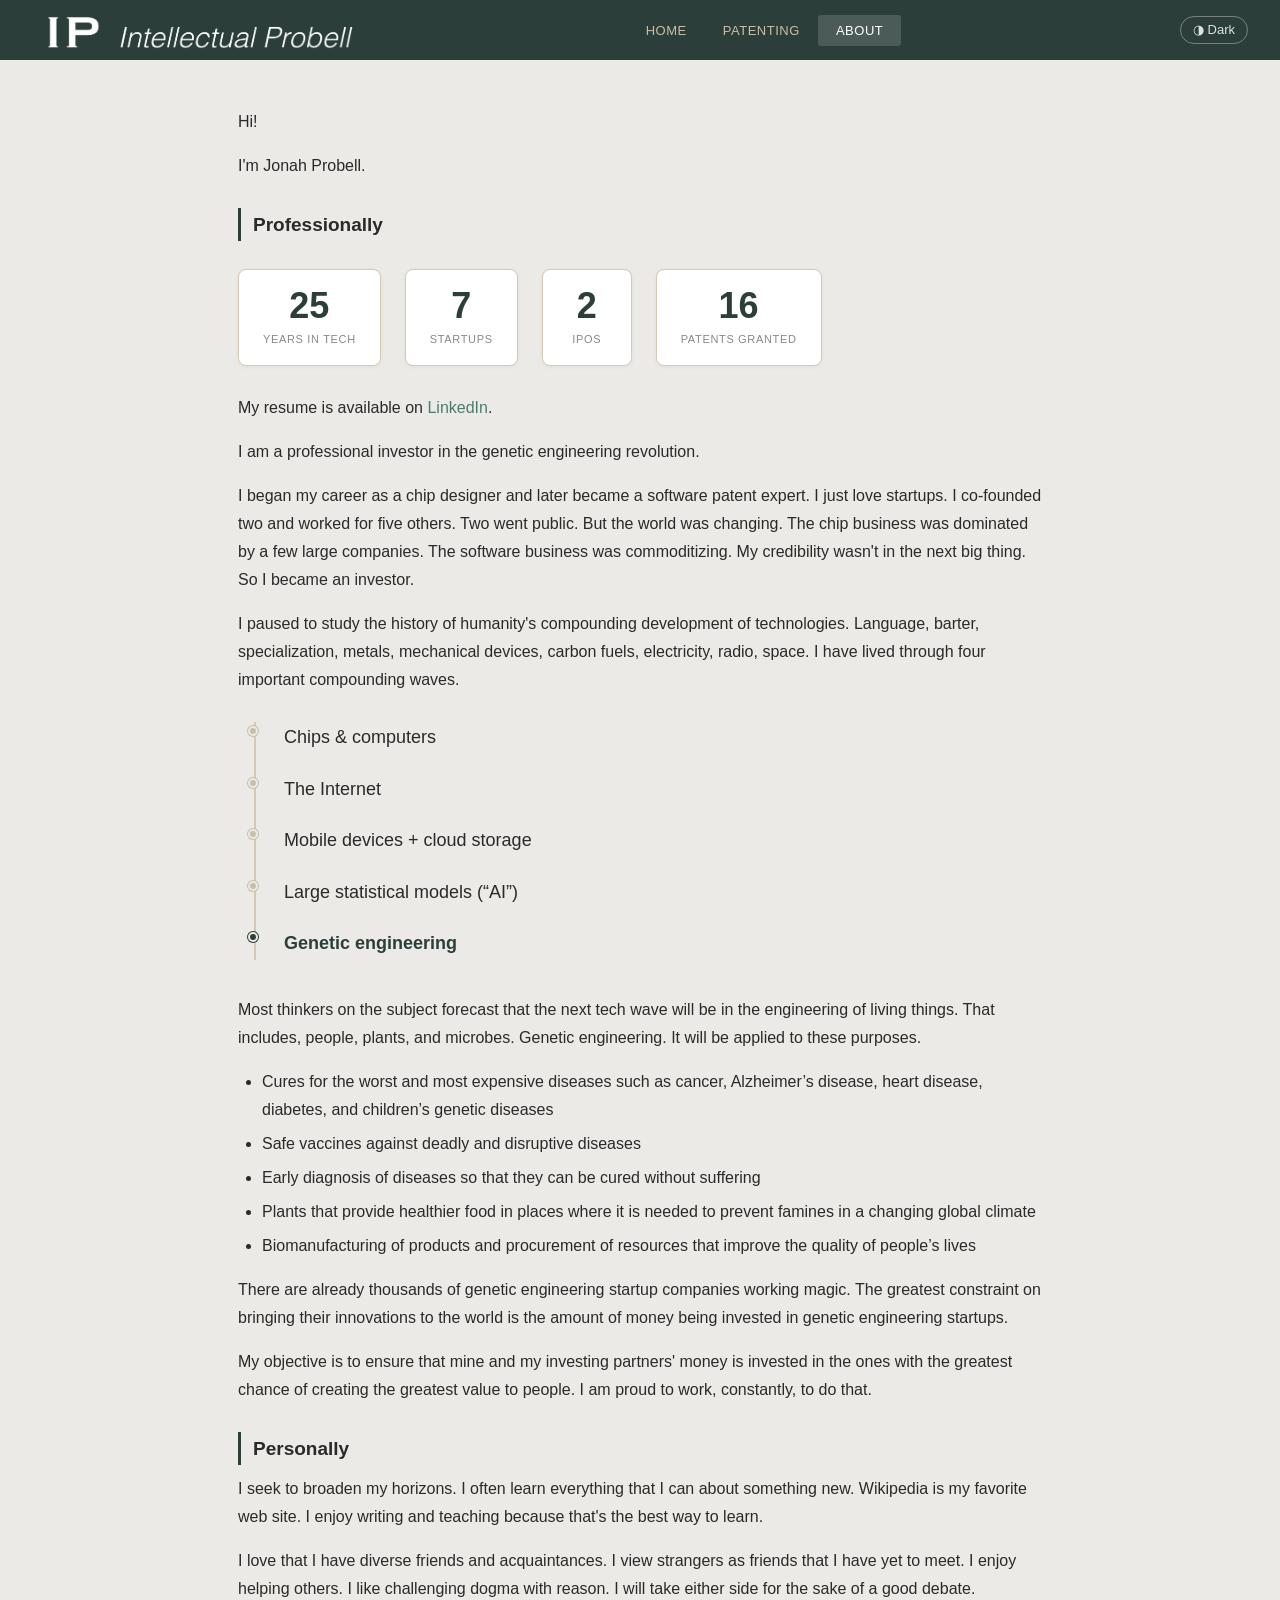
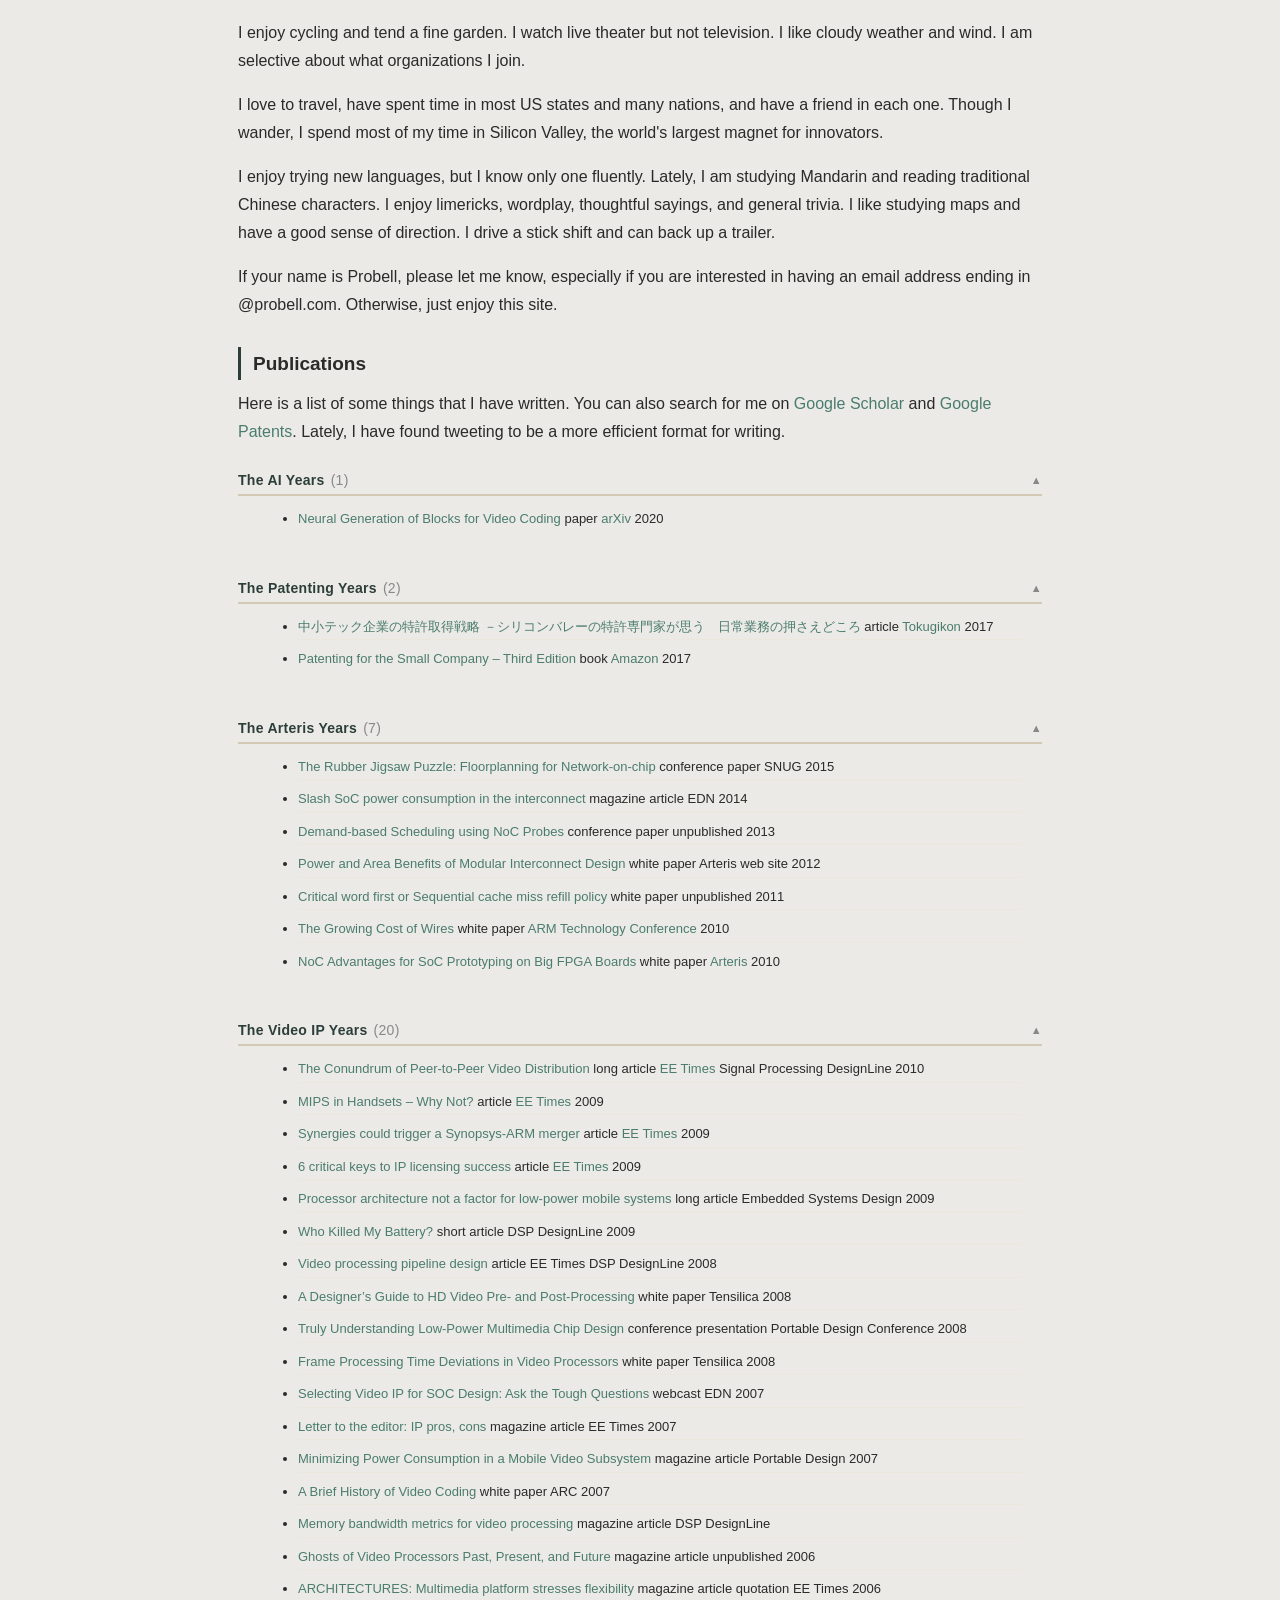
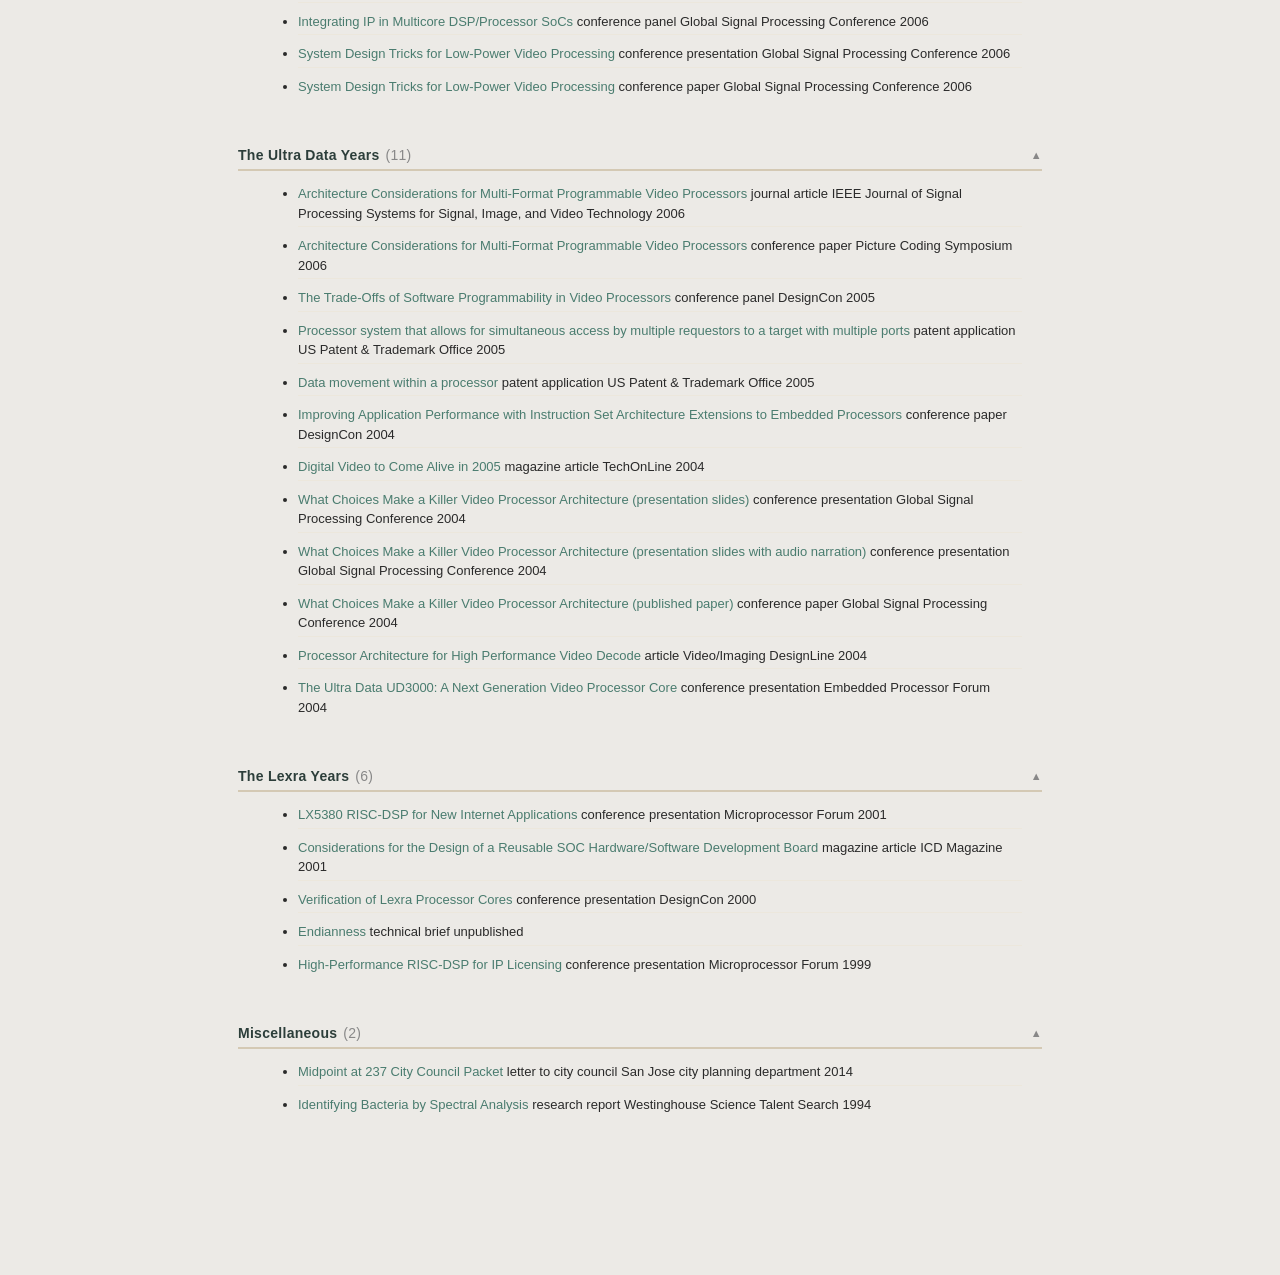
==== commit 7ddb5a7d: "improvements" ====
--- a/about.html
+++ b/about.html
@@ -28,6 +28,25 @@
     <p>I'm Jonah Probell.</p>
     <h2>Professionally</h2>
 
+    <div class="stat-row">
+      <div class="stat-box">
+        <span class="stat-num" data-target="25">0</span>
+        <span class="stat-label">years in tech</span>
+      </div>
+      <div class="stat-box">
+        <span class="stat-num" data-target="7">0</span>
+        <span class="stat-label">startups</span>
+      </div>
+      <div class="stat-box">
+        <span class="stat-num" data-target="2">0</span>
+        <span class="stat-label">IPOs</span>
+      </div>
+      <div class="stat-box">
+        <span class="stat-num" data-target="16">0</span>
+        <span class="stat-label">patents granted</span>
+      </div>
+    </div>
+
     <p>My resume is available on <a href="https://www.linkedin.com/in/probell/" target="_blank">LinkedIn</a>.</p>
     <p>I am a professional investor in the genetic engineering revolution.</p>
     <p>I began my career as a chip designer and later became a software patent expert. I just love startups. I co-founded two and worked for five others. Two went public. But the world was changing. The chip business was dominated by a few large companies. The software business was commoditizing. My credibility wasn't in the next big thing. So I became an investor.</p>
@@ -66,24 +85,6 @@
       </div>
     </div>
 
-    <div class="stat-row">
-      <div class="stat-box">
-        <span class="stat-num" data-target="25">0</span>
-        <span class="stat-label">years in tech</span>
-      </div>
-      <div class="stat-box">
-        <span class="stat-num" data-target="7">0</span>
-        <span class="stat-label">startups</span>
-      </div>
-      <div class="stat-box">
-        <span class="stat-num" data-target="2">0</span>
-        <span class="stat-label">IPOs</span>
-      </div>
-      <div class="stat-box">
-        <span class="stat-num" data-target="16">0</span>
-        <span class="stat-label">patents granted</span>
-      </div>
-    </div>
 
         <p>Most thinkers on the subject forecast that the next tech wave will be in the engineering of living things. That includes, people, plants, and microbes. Genetic engineering. It will be applied to these purposes.</p>
 
--- a/style.css
+++ b/style.css
@@ -553,10 +553,7 @@
 }
 
 .pub-group {
-  margin-bottom: 8px;
-  border: 1px solid var(--border);
-  border-radius: 6px;
-  overflow: hidden;
+  margin-bottom: 20px;
 }
 
 .pub-decade-btn {
@@ -564,9 +561,10 @@
   display: flex;
   justify-content: space-between;
   align-items: center;
-  padding: 10px 16px;
-  background: var(--bg-subtle);
+  padding: 10px 0 6px 0;
+  background: transparent;
   border: none;
+  border-bottom: 2px solid var(--border);
   font-size: 14px;
   font-weight: 600;
   color: var(--accent);
@@ -577,7 +575,8 @@
 }
 
 .pub-decade-btn:hover {
-  background: var(--bg-subtle);
+  background: transparent;
+  border-bottom-color: var(--accent);
 }
 
 .pub-count {
@@ -619,12 +618,14 @@
 }
 
 .collapsible-btn {
+  -webkit-appearance: none;
+  appearance: none;
   width: 100%;
   display: flex;
   justify-content: space-between;
   align-items: center;
   padding: 13px 18px;
-  background: var(--bg-subtle);
+  background: transparent;
   border: none;
   font-size: 16px;
   font-weight: 600;
@@ -632,11 +633,12 @@
   cursor: pointer;
   text-align: left;
   font-family: inherit;
-  transition: background 0.15s;
+  transition: color 0.15s;
 }
 
 .collapsible-btn:hover {
-  background: var(--bg-subtle);
+  background: transparent;
+  opacity: 0.8;
 }
 
 .collapsible-chevron {
@@ -657,8 +659,10 @@
 
 /* ── Dark mode toggle ── */
 .theme-toggle {
-  background: none;
-  border: 1px solid rgba(255,255,255,0.3);
+  -webkit-appearance: none;
+  appearance: none;
+  background: transparent;
+  border: 1px solid rgba(255,255,255,0.35);
   border-radius: 20px;
   color: rgba(255,255,255,0.85);
   cursor: pointer;
@@ -668,8 +672,43 @@
   margin-left: 18px;
   transition: border-color 0.15s, color 0.15s;
   white-space: nowrap;
+  line-height: 1.4;
 }
 .theme-toggle:hover {
   border-color: rgba(255,255,255,0.7);
   color: #fff;
 }
+
+/* ── Expand / collapse all bar ── */
+.expand-collapse-bar {
+  display: flex;
+  gap: 10px;
+  margin-bottom: 20px;
+}
+
+.ec-btn {
+  -webkit-appearance: none;
+  appearance: none;
+  background: transparent;
+  border: 1px solid var(--border-dark);
+  border-radius: 4px;
+  color: var(--accent);
+  cursor: pointer;
+  font-size: 13px;
+  font-family: inherit;
+  padding: 5px 14px;
+  transition: border-color 0.15s, background 0.15s;
+}
+
+.ec-btn:hover {
+  border-color: var(--accent);
+  background: var(--bg-subtle);
+}
+
+/* ── SVG book cover ── */
+.book-cover-svg {
+  width: 188px;
+  height: auto;
+  display: block;
+  border: 1px solid var(--border-mid);
+}
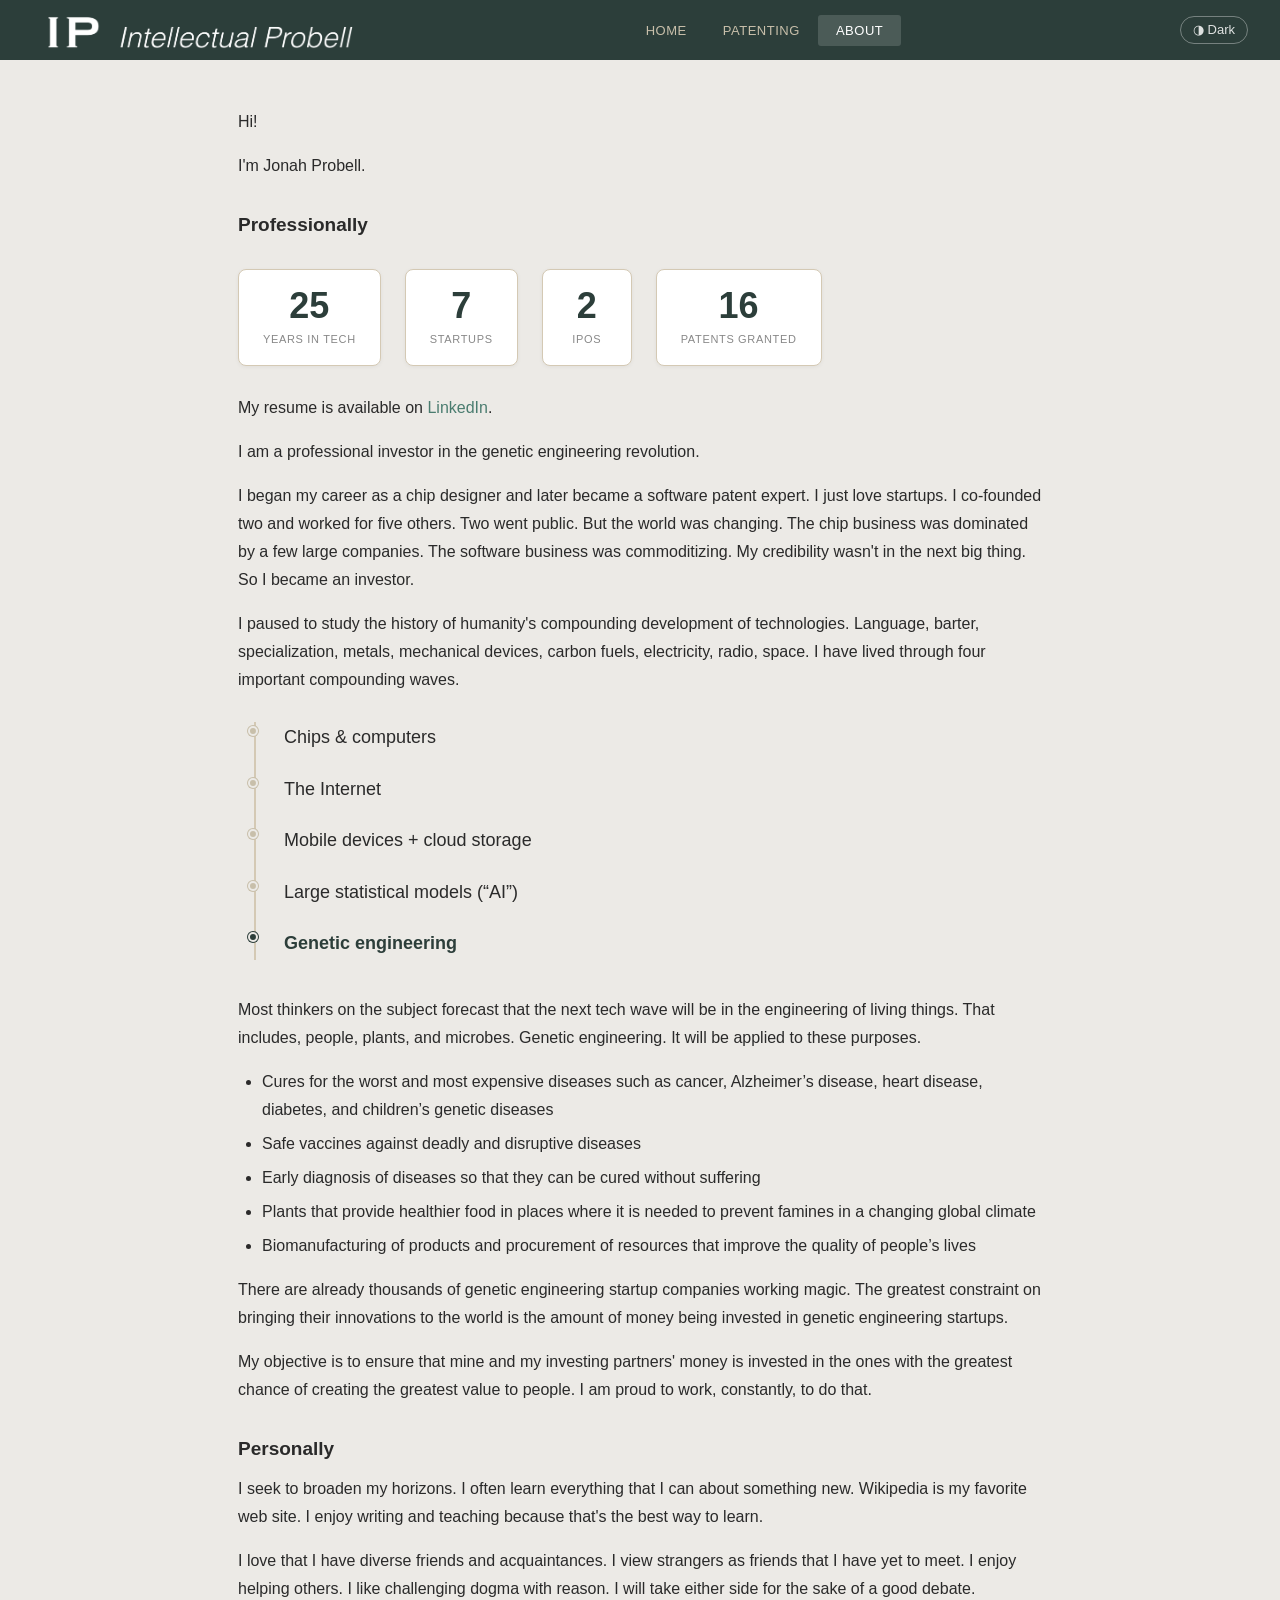
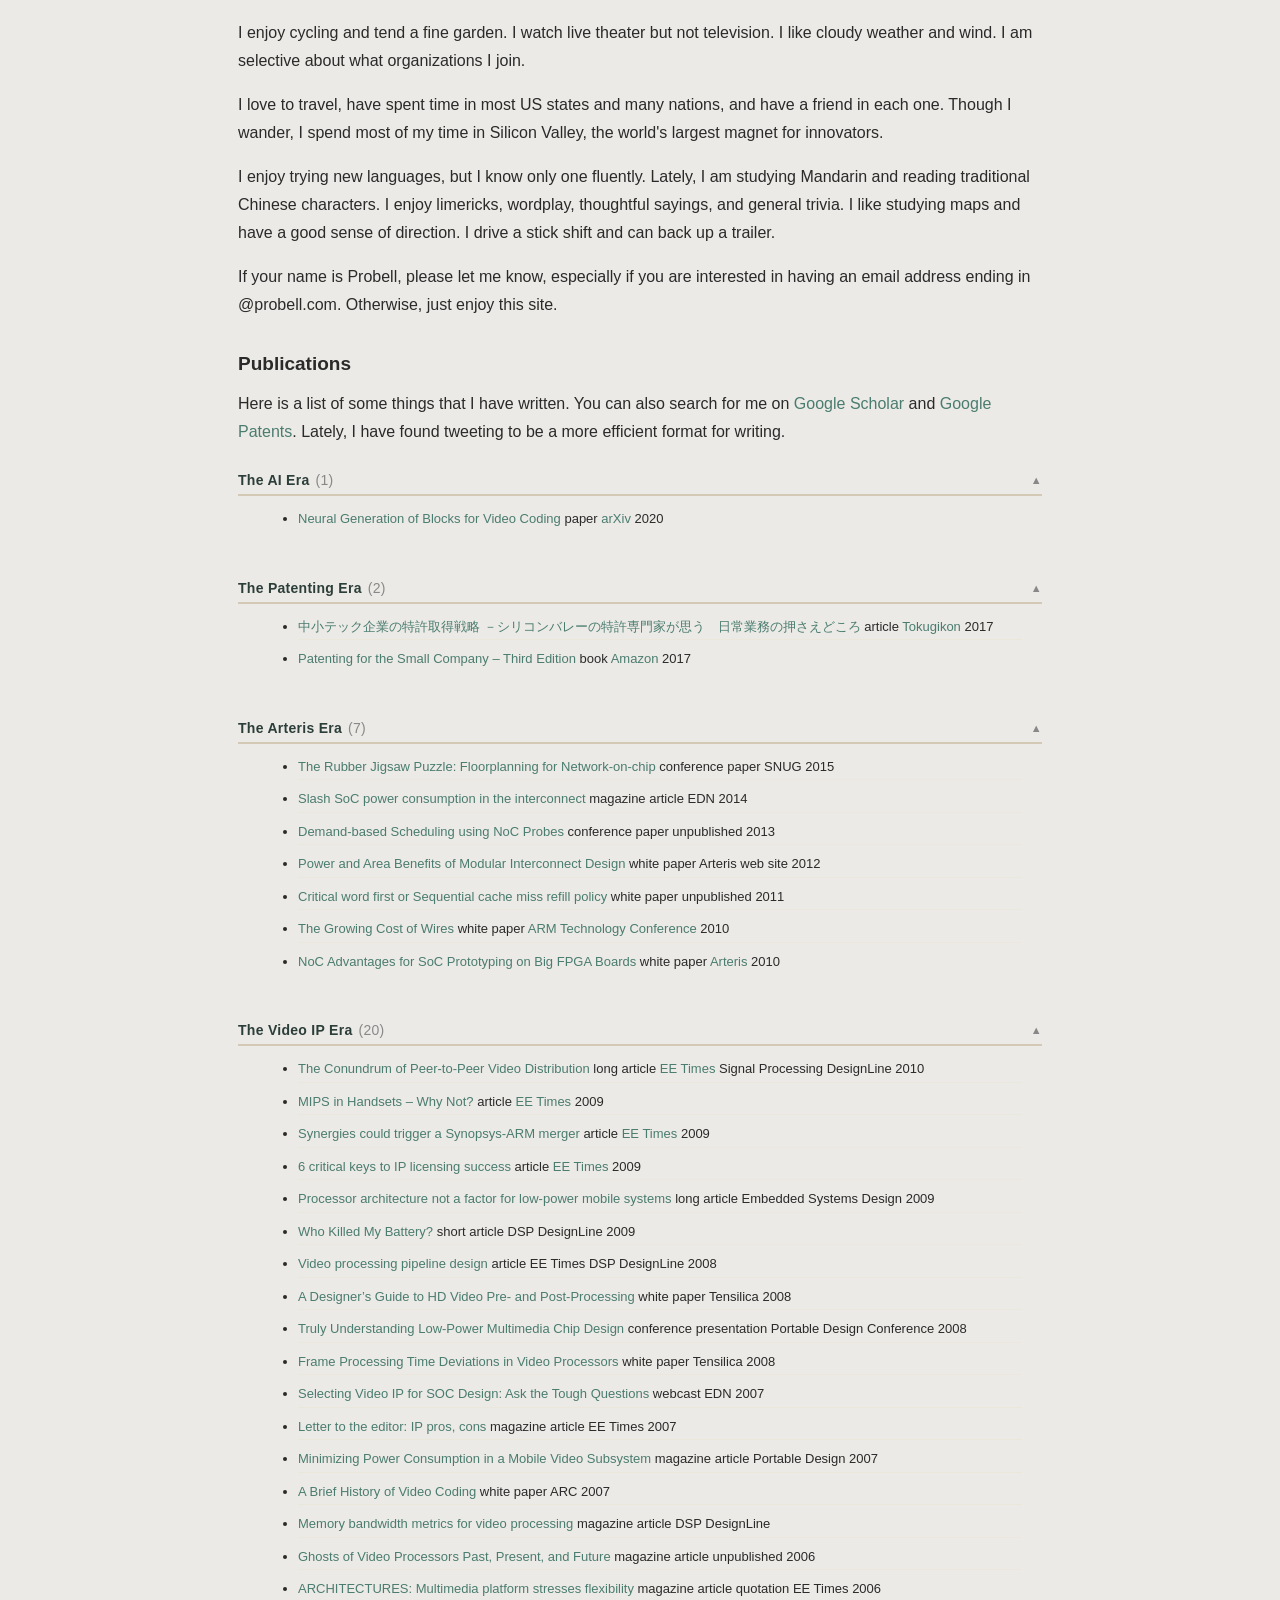
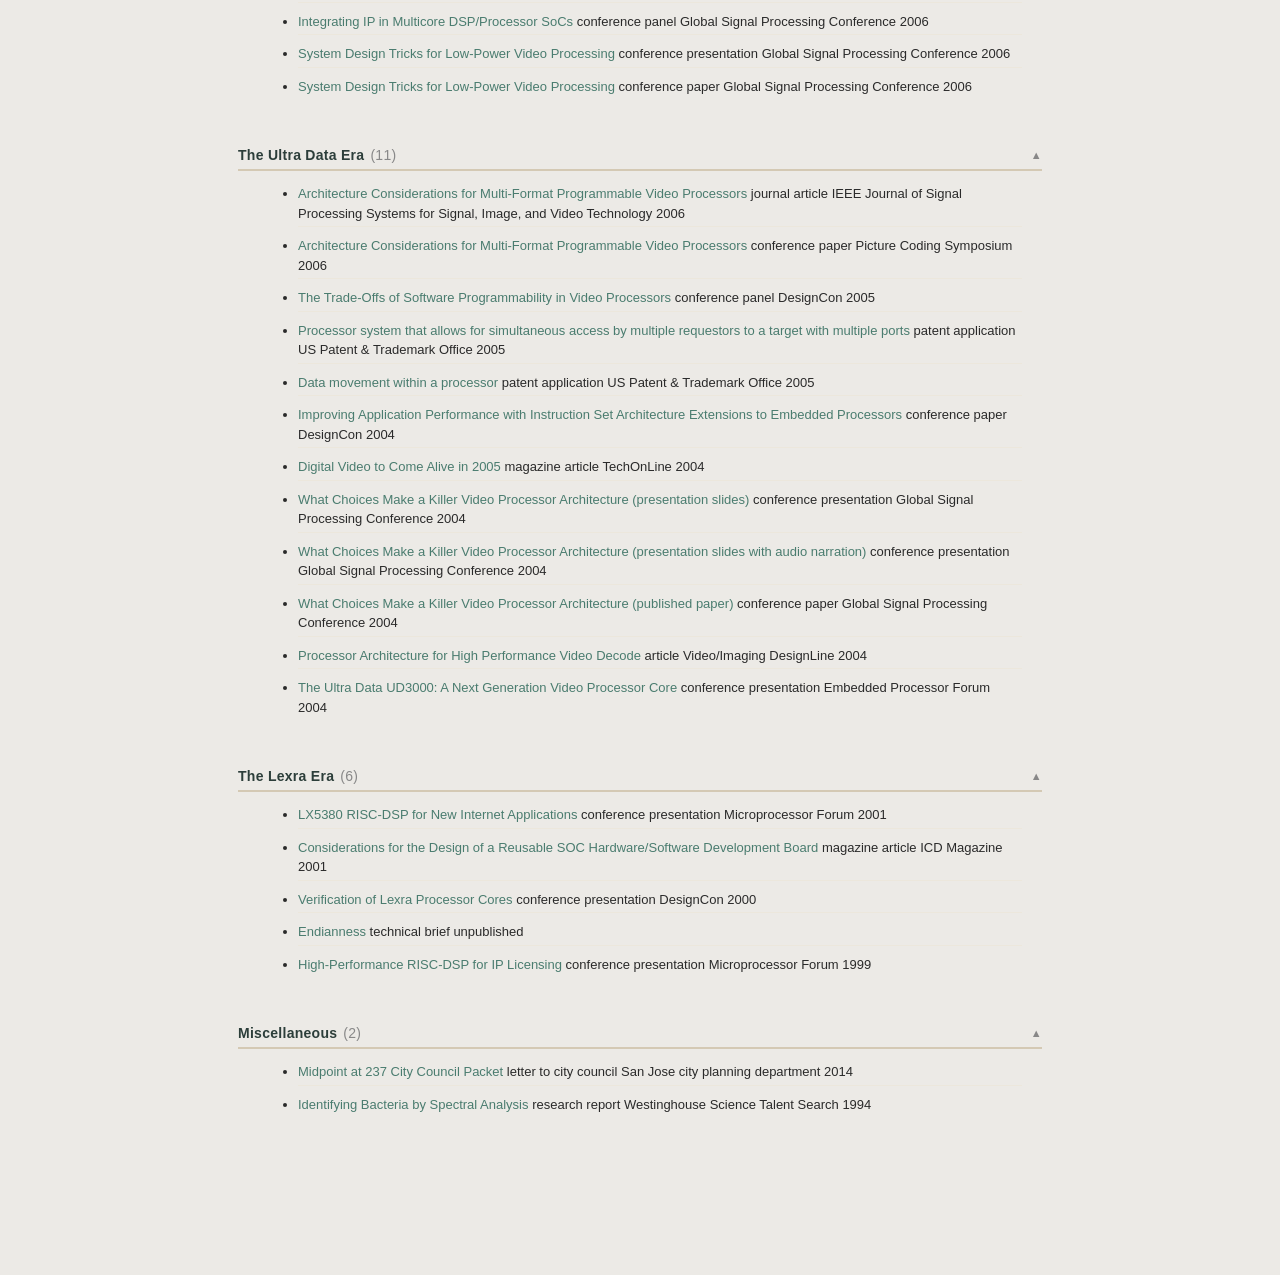
==== commit dbecc90c: "tweaks" ====
--- a/about.html
+++ b/about.html
@@ -115,20 +115,20 @@
 
     <div class="pub-groups">
       <div class="pub-group">
-        <button class="pub-decade-btn" aria-expanded="true">The AI Years <span class="pub-count">(1)</span><span class="pub-chevron">▲</span></button>
+        <button class="pub-decade-btn" aria-expanded="true">The AI Era <span class="pub-count">(1)</span><span class="pub-chevron">▲</span></button>
         <ul class="pub-list">
           <li><a href="https://arxiv.org/pdf/2010.02748" target="_blank">Neural Generation of Blocks for Video Coding</a> paper <a href="https://arxiv.org/abs/2010.02748" target="_blank">arXiv</a> 2020</li>
         </ul>
       </div>
       <div class="pub-group">
-        <button class="pub-decade-btn" aria-expanded="true">The Patenting Years <span class="pub-count">(2)</span><span class="pub-chevron">▲</span></button>
+        <button class="pub-decade-btn" aria-expanded="true">The Patenting Era <span class="pub-count">(2)</span><span class="pub-chevron">▲</span></button>
         <ul class="pub-list">
           <li><a href="http://www.tokugikon.jp/gikonshi/287/287tokusyu5e.pdf" target="_blank">中小テック企業の特許取得戦略 －シリコンバレーの特許専門家が思う　日常業務の押さえどころ</a> article <a href="http://www.tokugikon.jp/gikonshi/287/287tokusyu5e.pdf" target="_blank">Tokugikon</a> 2017</li>
           <li><a href="https://www.amazon.com/Patenting-Small-Company-Jonah-Probell/dp/1542841445" target="_blank">Patenting for the Small Company – Third Edition</a> book <a href="https://www.amazon.com/Patenting-Small-Company-Jonah-Probell/dp/1542841445" target="_blank">Amazon</a> 2017</li>
         </ul>
       </div>
       <div class="pub-group">
-        <button class="pub-decade-btn" aria-expanded="true">The Arteris Years <span class="pub-count">(7)</span><span class="pub-chevron">▲</span></button>
+        <button class="pub-decade-btn" aria-expanded="true">The Arteris Era <span class="pub-count">(7)</span><span class="pub-chevron">▲</span></button>
         <ul class="pub-list">
           <li><a href="pubs/Floorplanning%20for%20NoC.pdf" target="_blank">The Rubber Jigsaw Puzzle: Floorplanning for Network-on-chip</a> conference paper SNUG 2015</li>
           <li><a href="https://www.edn.com/slash-soc-power-consumption-in-the-interconnect/" target="_blank">Slash SoC power consumption in the interconnect</a> magazine article EDN 2014</li>
@@ -140,7 +140,7 @@
         </ul>
       </div>
       <div class="pub-group">
-        <button class="pub-decade-btn" aria-expanded="true">The Video IP Years <span class="pub-count">(20)</span><span class="pub-chevron">▲</span></button>
+        <button class="pub-decade-btn" aria-expanded="true">The Video IP Era <span class="pub-count">(20)</span><span class="pub-chevron">▲</span></button>
         <ul class="pub-list">
           <li><a href="http://www.eetimes.com/design/signal-processing-dsp/4204764/The-conundrum-of-peer-to-peer-video-distribution" target="_blank">The Conundrum of Peer-to-Peer Video Distribution</a> long article <a href="http://www.eetimes.com/" target="_blank">EE Times</a> Signal Processing DesignLine 2010</li>
           <li><a href="pubs/MIPS%20in%20Handsets.pdf" target="_blank">MIPS in Handsets – Why Not?</a> article <a href="http://www.eetimes.com/" target="_blank">EE Times</a> 2009</li>
@@ -165,7 +165,7 @@
         </ul>
       </div>
       <div class="pub-group">
-        <button class="pub-decade-btn" aria-expanded="true">The Ultra Data Years <span class="pub-count">(11)</span><span class="pub-chevron">▲</span></button>
+        <button class="pub-decade-btn" aria-expanded="true">The Ultra Data Era <span class="pub-count">(11)</span><span class="pub-chevron">▲</span></button>
         <ul class="pub-list">
           <li><a href="pubs/PCS2006JonahProbell.pdf" target="_blank">Architecture Considerations for Multi-Format Programmable Video Processors</a> journal article IEEE Journal of Signal Processing Systems for Signal, Image, and Video Technology 2006</li>
           <li><a href="pubs/PCS2006JonahProbell.pdf" target="_blank">Architecture Considerations for Multi-Format Programmable Video Processors</a> conference paper Picture Coding Symposium 2006</li>
@@ -182,7 +182,7 @@
         </ul>
       </div>
       <div class="pub-group">
-        <button class="pub-decade-btn" aria-expanded="true">The Lexra Years <span class="pub-count">(6)</span><span class="pub-chevron">▲</span></button>
+        <button class="pub-decade-btn" aria-expanded="true">The Lexra Era <span class="pub-count">(6)</span><span class="pub-chevron">▲</span></button>
         <ul class="pub-list">
           <li><a href="pubs/lx5380_MPF_final.pdf" target="_blank">LX5380 RISC-DSP for New Internet Applications</a> conference presentation Microprocessor Forum 2001</li>
           <li><a href="pubs/ICDMagDevBoardArticle.pdf" target="_blank">Considerations for the Design of a Reusable SOC Hardware/Software Development Board</a> magazine article ICD Magazine 2001</li>
--- a/style.css
+++ b/style.css
@@ -118,8 +118,6 @@
   font-size: 19px;
   font-weight: 600;
   margin: 28px 0 10px 0;
-  padding-left: 12px;
-  border-left: 3px solid var(--accent);
 }
 
 .content h3 {
@@ -405,8 +403,8 @@
 }
 
 .social-btn-x {
-  border-color: #1a1a1a;
-  color: #1a1a1a;
+  border-color: #555;
+  color: #555;
 }
 .social-btn-x:hover {
   background: var(--bg-subtle);
